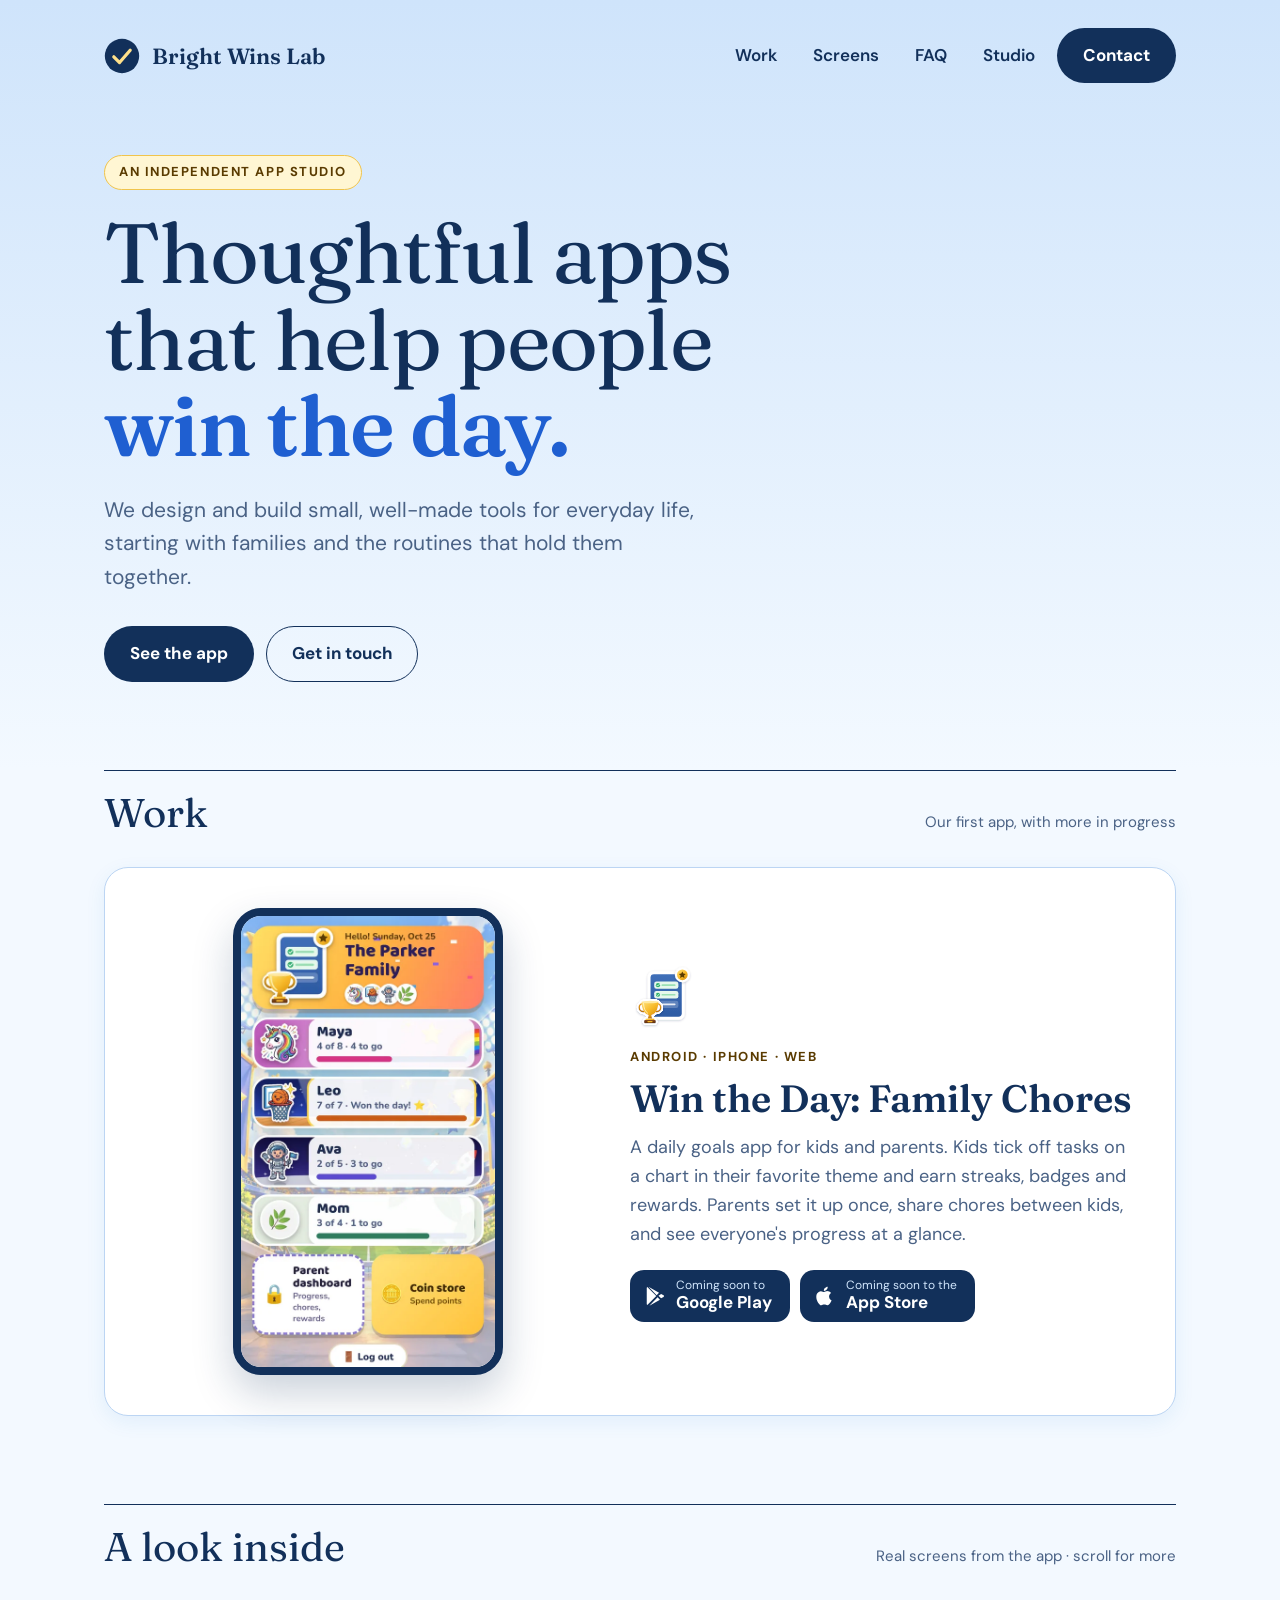
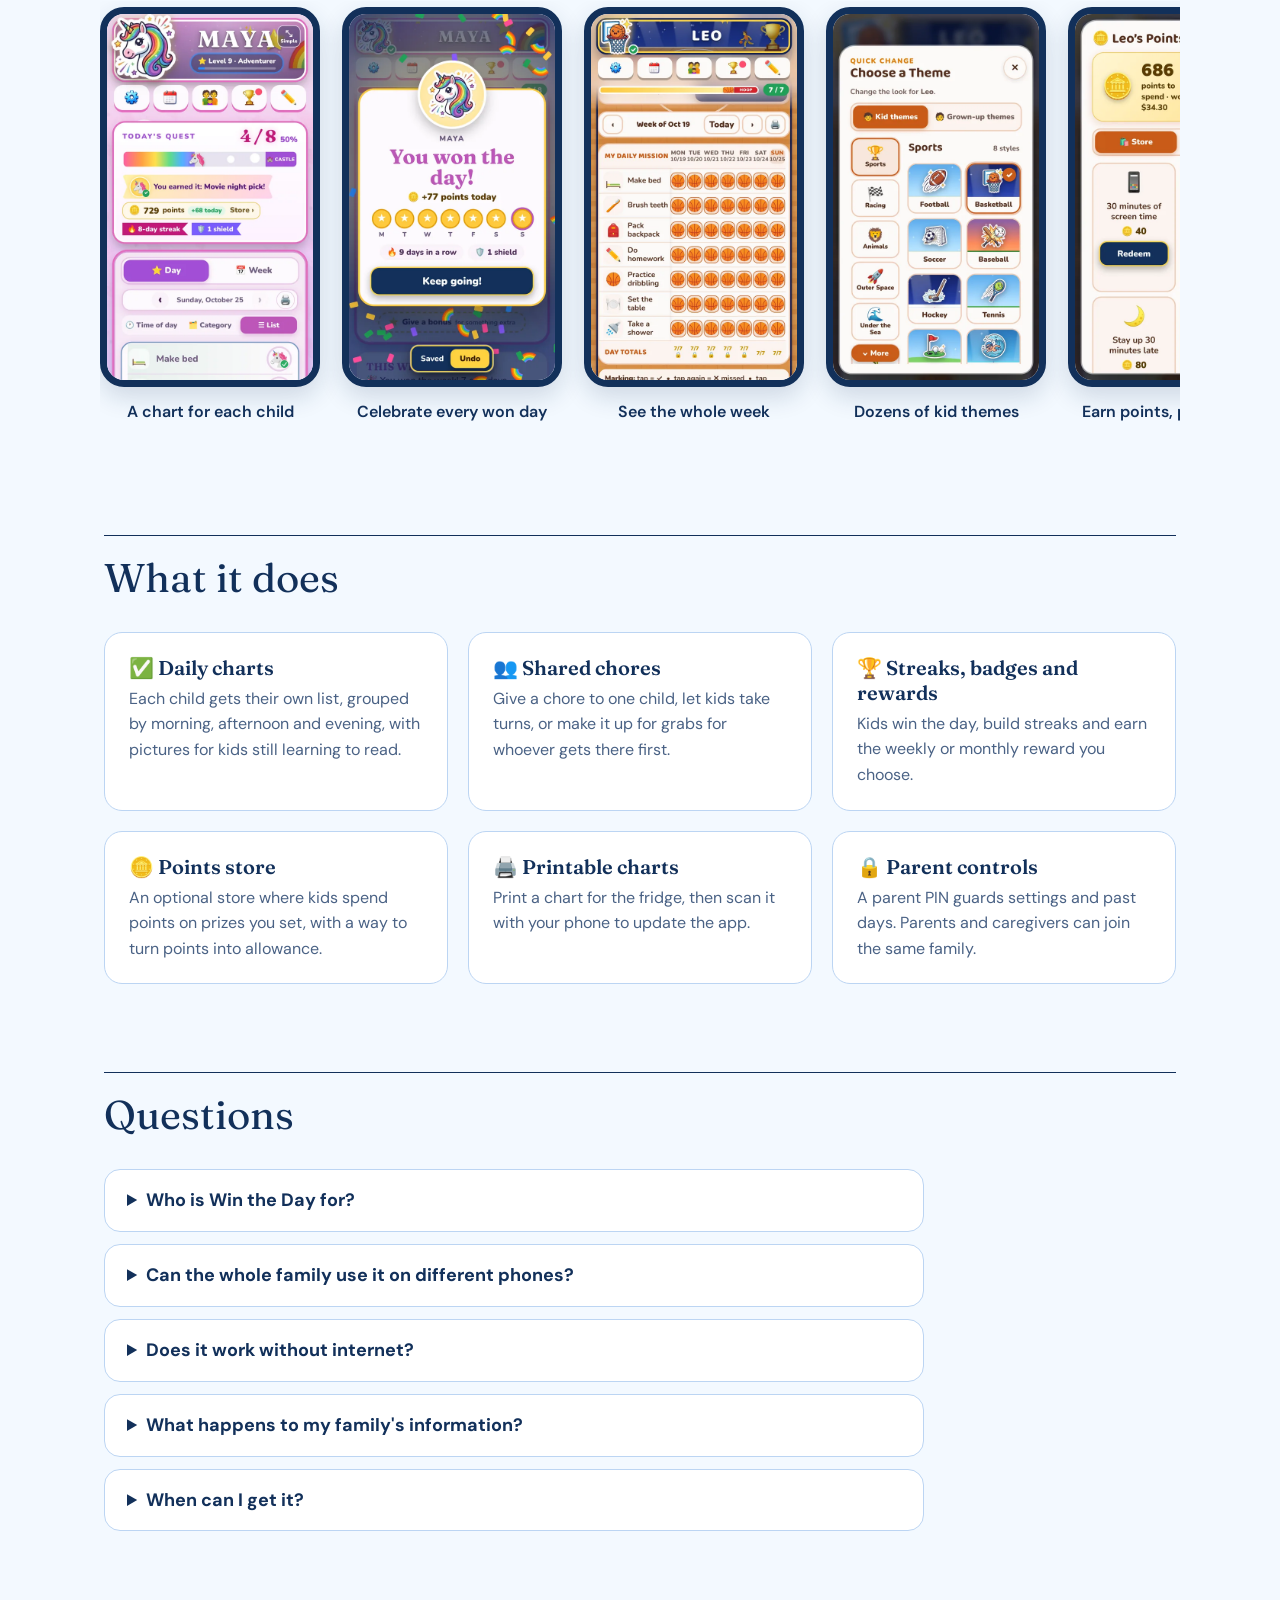
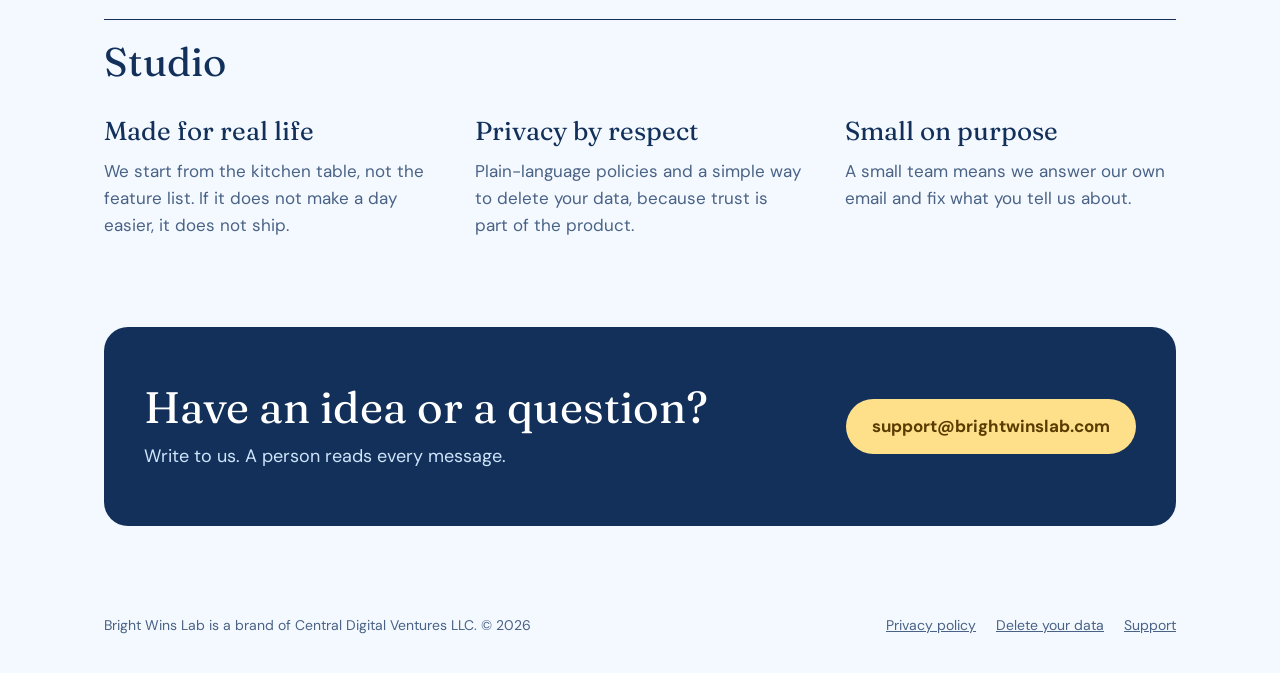
==== index.html @ b022440c "Add app screenshots, store badges, features and FAQ" ====
<!doctype html>
<html lang="en">
<head>
<meta charset="utf-8">
<meta name="viewport" content="width=device-width, initial-scale=1">
<title>Bright Wins Lab: thoughtful apps for everyday wins</title>
<meta name="description" content="Bright Wins Lab is an independent app studio. Our first app, Win the Day: Family Chores, helps kids and parents turn daily routines into wins.">
<meta property="og:title" content="Bright Wins Lab">
<meta property="og:description" content="Thoughtful apps that help people win the day.">
<meta property="og:type" content="website">
<meta property="og:url" content="https://brightwinslab.com/">
<meta property="og:image" content="https://brightwinslab.com/shots/family.webp">
<link rel="canonical" href="https://brightwinslab.com/">
<link rel="icon" href="favicon.png">
<script type="application/ld+json">{"@context":"https://schema.org","@graph":[{"@type":"Organization","name":"Bright Wins Lab","legalName":"Central Digital Ventures LLC","url":"https://brightwinslab.com/","logo":"https://brightwinslab.com/logo.svg","email":"support@brightwinslab.com"},{"@type":"SoftwareApplication","name":"Win the Day: Family Chores","applicationCategory":"LifestyleApplication","operatingSystem":"Android, iOS, Web","publisher":{"@type":"Organization","name":"Bright Wins Lab"}}]}</script>
<link rel="preload" href="fonts/fraunces-latin-400-normal.woff2" as="font" type="font/woff2" crossorigin>
<link rel="stylesheet" href="style.css">
</head>
<body>
<div class="hero">
<div class="wrap">
<header class="nav">
<a class="brand" href="./" aria-label="Bright Wins Lab home">
<svg width="36" height="36" viewBox="0 0 44 44" aria-hidden="true"><circle cx="22" cy="22" r="21" fill="#12305a"/><path d="M12 23l7 7 13-15" fill="none" stroke="#ffe08a" stroke-width="4" stroke-linecap="round" stroke-linejoin="round"/></svg>
<span>Bright Wins Lab</span>
</a>
<nav aria-label="Main"><ul>
<li><a class="link" href="#work">Work</a></li>
<li><a class="link" href="#inside">Screens</a></li>
<li><a class="link" href="#faq">FAQ</a></li>
<li><a class="link" href="#studio">Studio</a></li>
<li><a class="pill dark" href="#contact">Contact</a></li>
</ul></nav>
</header>
<div class="intro">
<span class="eyebrow">An independent app studio</span>
<h1>Thoughtful apps that help people <em>win the day.</em></h1>
<p class="lede">We design and build small, well-made tools for everyday life, starting with families and the routines that hold them together.</p>
<div class="row">
<a class="pill dark" href="#inside">See the app</a>
<a class="pill line" href="#contact">Get in touch</a>
</div>
</div>
</div>
</div>

<main class="wrap">
<section id="work" aria-labelledby="work-h">
<div class="head"><h2 id="work-h">Work</h2><span>Our first app, with more in progress</span></div>
<div class="work">
<div class="phone"><img class="shot" src="shots/family.webp" alt="Win the Day family page showing each family member's progress for the day" width="270" height="480"></div>
<div class="info">
<img class="appicon" src="logo.svg" alt="" width="72" height="72">
<div class="tag">Android · iPhone · Web</div>
<h3>Win the Day: Family Chores</h3>
<p>A daily goals app for kids and parents. Kids tick off tasks on a chart in their favorite theme and earn streaks, badges and rewards. Parents set it up once, share chores between kids, and see everyone's progress at a glance.</p>
<div class="stores">
<span class="store"><svg viewBox="0 0 24 24" width="22" height="22" aria-hidden="true"><path fill="currentColor" d="M3.6 2.3 13.4 12l-9.8 9.7c-.4-.2-.6-.6-.6-1.1V3.4c0-.5.2-.9.6-1.1Zm11.2 11.1 2.6 2.6-11.5 6.6 8.9-9.2Zm3.9-3.7 2.6 1.5c.7.4.7 1.4 0 1.8l-2.7 1.5-2.8-2.8 2.9-2Zm-13.8-7.8L16.4 8.5l-2.6 2.6-8.9-9.2Z"/></svg><span><small>Coming soon to</small>Google Play</span></span>
<span class="store"><svg viewBox="0 0 24 24" width="22" height="22" aria-hidden="true"><path fill="currentColor" d="M16.4 12.6c0-2.6 2.1-3.8 2.2-3.9-1.2-1.8-3.1-2-3.7-2-1.6-.2-3.1.9-3.9.9-.8 0-2-.9-3.4-.9-1.7 0-3.3 1-4.2 2.6-1.8 3.1-.5 7.7 1.3 10.2.9 1.2 1.9 2.6 3.2 2.6 1.3-.1 1.8-.8 3.3-.8s2 .8 3.4.8c1.4 0 2.3-1.3 3.1-2.5 1-1.4 1.4-2.8 1.4-2.9-.1 0-2.7-1-2.7-4.1ZM13.9 5c.7-.9 1.2-2 1-3.2-1 0-2.3.7-3 1.6-.7.8-1.3 2-1.1 3.1 1.2.1 2.4-.6 3.1-1.5Z"/></svg><span><small>Coming soon to the</small>App Store</span></span>
</div>
</div>
</div>
</section>

<section id="inside" aria-labelledby="inside-h">
<div class="head"><h2 id="inside-h">A look inside</h2><span>Real screens from the app · scroll for more</span></div>
<div class="gallery" tabindex="0" aria-label="App screenshots">
<figure><img src="shots/today.webp" alt="A child's chart for today with tasks to tick off" width="220" height="391" loading="lazy"><figcaption>A chart for each child</figcaption></figure>
<figure><img src="shots/win.webp" alt="You won the day celebration with a week of stars" width="220" height="391" loading="lazy"><figcaption>Celebrate every won day</figcaption></figure>
<figure><img src="shots/week.webp" alt="Week view with every task ticked" width="220" height="391" loading="lazy"><figcaption>See the whole week</figcaption></figure>
<figure><img src="shots/themes.webp" alt="Theme picker with sports, racing, animals, space and more" width="220" height="391" loading="lazy"><figcaption>Dozens of kid themes</figcaption></figure>
<figure><img src="shots/store.webp" alt="Points store with rewards set by the parent" width="220" height="391" loading="lazy"><figcaption>Earn points, pick rewards</figcaption></figure>
<figure><img src="shots/badges.webp" alt="Trophy room with earned badges" width="220" height="391" loading="lazy"><figcaption>Badges worth working for</figcaption></figure>
<figure><img src="shots/dashboard.webp" alt="Parent dashboard with progress for each family member" width="220" height="391" loading="lazy"><figcaption>A parent dashboard</figcaption></figure>
<figure><img src="shots/calendar.webp" alt="Monthly calendar with winning days marked" width="220" height="391" loading="lazy"><figcaption>A month at a glance</figcaption></figure>
</div>
</section>

<section id="features" aria-labelledby="features-h">
<div class="head"><h2 id="features-h">What it does</h2></div>
<div class="feats">
<div><b>✅ Daily charts</b><p>Each child gets their own list, grouped by morning, afternoon and evening, with pictures for kids still learning to read.</p></div>
<div><b>👥 Shared chores</b><p>Give a chore to one child, let kids take turns, or make it up for grabs for whoever gets there first.</p></div>
<div><b>🏆 Streaks, badges and rewards</b><p>Kids win the day, build streaks and earn the weekly or monthly reward you choose.</p></div>
<div><b>🪙 Points store</b><p>An optional store where kids spend points on prizes you set, with a way to turn points into allowance.</p></div>
<div><b>🖨️ Printable charts</b><p>Print a chart for the fridge, then scan it with your phone to update the app.</p></div>
<div><b>🔒 Parent controls</b><p>A parent PIN guards settings and past days. Parents and caregivers can join the same family.</p></div>
</div>
</section>

<section id="faq" aria-labelledby="faq-h">
<div class="head"><h2 id="faq-h">Questions</h2></div>
<div class="faq">
<details><summary>Who is Win the Day for?</summary><p>Families with kids of any age. Grown-ups can keep their own charts too, with themes made for adults.</p></details>
<details><summary>Can the whole family use it on different phones?</summary><p>Yes. Everyone joins the same family with a code, and check-offs sync between phones. Caregivers can be given access to just the kids they look after.</p></details>
<details><summary>Does it work without internet?</summary><p>Yes. Check-offs are saved on the phone and sync when you are back online.</p></details>
<details><summary>What happens to my family's information?</summary><p>We collect only what the app needs to work, we do not sell it, and you can delete your account and data at any time. See our <a href="/win-the-day-legal/privacy.html">privacy policy</a>.</p></details>
<details><summary>When can I get it?</summary><p>Win the Day is in testing now and is coming soon to Google Play and the App Store. <a href="mailto:support@brightwinslab.com?subject=Tell%20me%20when%20Win%20the%20Day%20launches">Write to us</a> to hear when it launches.</p></details>
</div>
</section>

<section id="studio" aria-labelledby="studio-h">
<div class="head"><h2 id="studio-h">Studio</h2></div>
<div class="cols">
<div><h3>Made for real life</h3><p>We start from the kitchen table, not the feature list. If it does not make a day easier, it does not ship.</p></div>
<div><h3>Privacy by respect</h3><p>Plain-language policies and a simple way to delete your data, because trust is part of the product.</p></div>
<div><h3>Small on purpose</h3><p>A small team means we answer our own email and fix what you tell us about.</p></div>
</div>
</section>

<section id="contact" aria-labelledby="contact-h">
<div class="contact">
<div><h2 id="contact-h">Have an idea or a question?</h2><p>Write to us. A person reads every message.</p></div>
<a class="pill gold" href="mailto:support@brightwinslab.com">support@brightwinslab.com</a>
</div>
</section>
</main>

<footer>
<div class="wrap">
<div>Bright Wins Lab is a brand of Central Digital Ventures LLC. &copy; 2026</div>
<nav aria-label="Legal">
<a href="/win-the-day-legal/privacy.html">Privacy policy</a>
<a href="/win-the-day-legal/delete-data.html">Delete your data</a>
<a href="mailto:support@brightwinslab.com">Support</a>
</nav>
</div>
</footer>
</body>
</html>
---- style.css ----
@font-face{font-family:'Fraunces';font-weight:400;font-style:normal;font-display:swap;src:url(fonts/fraunces-latin-400-normal.woff2) format('woff2')}
@font-face{font-family:'Fraunces';font-weight:600;font-style:normal;font-display:swap;src:url(fonts/fraunces-latin-600-normal.woff2) format('woff2')}
@font-face{font-family:'DM Sans';font-weight:400;font-style:normal;font-display:swap;src:url(fonts/dm-sans-latin-400-normal.woff2) format('woff2')}
@font-face{font-family:'DM Sans';font-weight:600;font-style:normal;font-display:swap;src:url(fonts/dm-sans-latin-600-normal.woff2) format('woff2')}
@font-face{font-family:'DM Sans';font-weight:700;font-style:normal;font-display:swap;src:url(fonts/dm-sans-latin-700-normal.woff2) format('woff2')}
:root{--ink:#12305a;--muted:#4a6285;--blue:#1f6fd1;--blue-deep:#1f5fd1;--sky:#cfe4fb;--bg:#f3f9ff;--line:#bcd5f3;--card:#fff;--gold:#ffe08a;--gold-soft:#fff6d3;--gold-line:#f0c44c;--gold-ink:#5a3b00;--good:#21a157;--track:#dbe7f5;color-scheme:light}
*{box-sizing:border-box}
html{scroll-behavior:smooth}
body{margin:0;background:var(--bg);color:var(--ink);font:400 17px/1.6 'DM Sans',system-ui,-apple-system,'Segoe UI',Roboto,sans-serif;-webkit-font-smoothing:antialiased}
a{color:var(--blue-deep)}a:hover{color:var(--ink)}
:focus-visible{outline:3px solid var(--blue);outline-offset:3px;border-radius:6px}
.wrap{max-width:1120px;margin:0 auto;padding:0 24px}
.serif{font-family:'Fraunces',Georgia,serif}
/* nav */
.nav{display:flex;flex-wrap:wrap;gap:12px 16px;align-items:center;justify-content:space-between;padding:28px 0}
.brand{display:flex;align-items:center;gap:12px;text-decoration:none;color:var(--ink)}
.brand span{font:600 22px/1 'Fraunces',Georgia,serif}
.nav ul{display:flex;flex-wrap:wrap;gap:8px;align-items:center;list-style:none;margin:0;padding:0;font-weight:600}
.nav a.link{text-decoration:none;color:var(--ink);padding:12px 14px;border-radius:999px}
.nav a.link:hover{background:#e3effc}
.pill{display:inline-block;text-decoration:none;font-weight:700;padding:14px 26px;border-radius:999px;font-size:17px}
.pill.dark{background:var(--ink);color:#fff}.pill.dark:hover{background:#0c2144;color:#fff}
.pill.line{border:1.5px solid var(--ink);color:var(--ink);padding:12.5px 24.5px}.pill.line:hover{background:#e3effc}
.pill.gold{background:var(--gold);color:var(--gold-ink)}.pill.gold:hover{background:#ffd566;color:var(--gold-ink)}
/* hero */
.hero{padding:0 0 88px;background:linear-gradient(180deg,var(--sky) 0,var(--bg) 100%)}
.intro{padding-top:44px}
.eyebrow{display:inline-block;background:var(--gold-soft);border:1px solid var(--gold-line);color:var(--gold-ink);font-weight:700;font-size:13px;letter-spacing:.12em;text-transform:uppercase;padding:6px 14px;border-radius:999px}
h1{font:400 clamp(44px,7vw,84px)/1.03 'Fraunces',Georgia,serif;letter-spacing:-.02em;margin:20px 0 24px;max-width:900px;text-wrap:balance}
h1 em{font-style:normal;font-weight:600;color:var(--blue-deep)}
.lede{font-size:clamp(18px,2vw,21px);line-height:1.6;color:var(--muted);max-width:600px;margin:0 0 32px}
.row{display:flex;flex-wrap:wrap;gap:12px}
/* sections */
section{padding:0 0 88px}
.head{display:flex;flex-wrap:wrap;gap:12px;align-items:baseline;justify-content:space-between;border-top:1.5px solid var(--ink);padding-top:20px;margin-bottom:32px}
h2{font:400 40px/1.1 'Fraunces',Georgia,serif;margin:0}
.head span{font-size:15px;color:var(--muted)}
.work{display:flex;flex-wrap:wrap;gap:40px;align-items:center;background:var(--card);border:1px solid var(--line);border-radius:24px;padding:40px;box-shadow:0 6px 20px rgba(31,111,209,.08)}
.phone{flex:1 1 320px;min-width:0;display:flex;justify-content:center}
.phone .frame{width:260px;max-width:100%;background:var(--sky);border-radius:32px;padding:22px}
.phone .screen{background:#fff;border-radius:20px;padding:18px}
.tiny{font-weight:700;font-size:12px;letter-spacing:.1em;text-transform:uppercase;color:#5a6f8c}
.big{font:400 40px/1.1 'Fraunces',Georgia,serif}
.bar{height:10px;border-radius:999px;background:var(--track);overflow:hidden;margin:8px 0 14px}.bar i{display:block;width:75%;height:100%;background:var(--good)}
.tasks{font-size:15px;line-height:2;margin:0;padding:0;list-style:none}.tasks .todo{color:#7589a8}
.info{flex:1 1 380px;min-width:0}
.info .tag{font-weight:700;font-size:13px;letter-spacing:.12em;text-transform:uppercase;color:var(--gold-ink)}
.info h3{font:600 clamp(28px,4vw,38px)/1.1 'Fraunces',Georgia,serif;margin:10px 0 14px;text-wrap:balance}
.appicon{display:block;width:72px;height:72px;border-radius:18px;margin-bottom:14px}
.info p{font-size:18px;color:var(--muted);margin:0 0 22px}
.soon{display:inline-block;font-weight:700;padding:14px 26px;border-radius:999px;background:var(--ink);color:#fff}
.cols{display:grid;grid-template-columns:repeat(auto-fit,minmax(260px,1fr));gap:40px}
.cols h3{font:400 26px/1.2 'Fraunces',Georgia,serif;margin:0 0 10px}
.cols p{margin:0;color:var(--muted)}
.contact{background:var(--ink);color:#fff;border-radius:24px;padding:56px 40px;display:flex;flex-wrap:wrap;gap:28px;align-items:center;justify-content:space-between}
.contact h2{font-size:clamp(30px,4vw,44px);margin:0 0 10px}
.contact p{margin:0;color:#cfe4fb;font-size:18px}
footer{padding:0 0 36px;color:var(--muted);font-size:14px}
footer .wrap{display:flex;flex-wrap:wrap;gap:12px 24px;justify-content:space-between}
footer nav{display:flex;gap:20px;flex-wrap:wrap}footer a{color:var(--muted)}
@media (max-width:560px){.work{padding:24px}.contact{padding:36px 24px}section{padding-bottom:64px}.hero{padding-bottom:64px}}
/* app screens, stores, features, faq */
.shot{display:block;width:270px;max-width:100%;height:auto;border-radius:28px;border:8px solid var(--ink);box-shadow:0 18px 40px rgba(18,48,90,.22);background:#fff}
.stores{display:flex;flex-wrap:wrap;gap:10px}
.store{display:inline-flex;align-items:center;gap:10px;background:var(--ink);color:#fff;border-radius:14px;padding:9px 18px 9px 14px;font-weight:700;font-size:17px;line-height:1.15}
.store small{display:block;font-weight:400;font-size:12px;color:#cfe4fb}
.gallery{display:flex;gap:22px;overflow-x:auto;scroll-snap-type:x mandatory;padding:6px 4px 22px;margin:0 -4px;scrollbar-width:thin}
.gallery figure{flex:0 0 220px;margin:0;scroll-snap-align:start;text-align:center}
.gallery img{display:block;width:220px;height:auto;border-radius:24px;border:7px solid var(--ink);box-shadow:0 10px 24px rgba(18,48,90,.16);background:#fff}
.gallery figcaption{font-weight:600;margin-top:12px;font-size:16px}
.feats{display:grid;grid-template-columns:repeat(auto-fit,minmax(260px,1fr));gap:20px}
.feats div{background:var(--card);border:1px solid var(--line);border-radius:18px;padding:22px 24px}
.feats b{display:block;font:600 20px/1.25 'Fraunces',Georgia,serif;margin-bottom:6px}
.feats p{margin:0;color:var(--muted);font-size:16px}
.faq{display:grid;gap:12px;max-width:820px}
.faq details{background:var(--card);border:1px solid var(--line);border-radius:16px;padding:16px 22px}
.faq summary{cursor:pointer;font-weight:700;font-size:18px}
.faq details p{margin:10px 0 2px;color:var(--muted)}
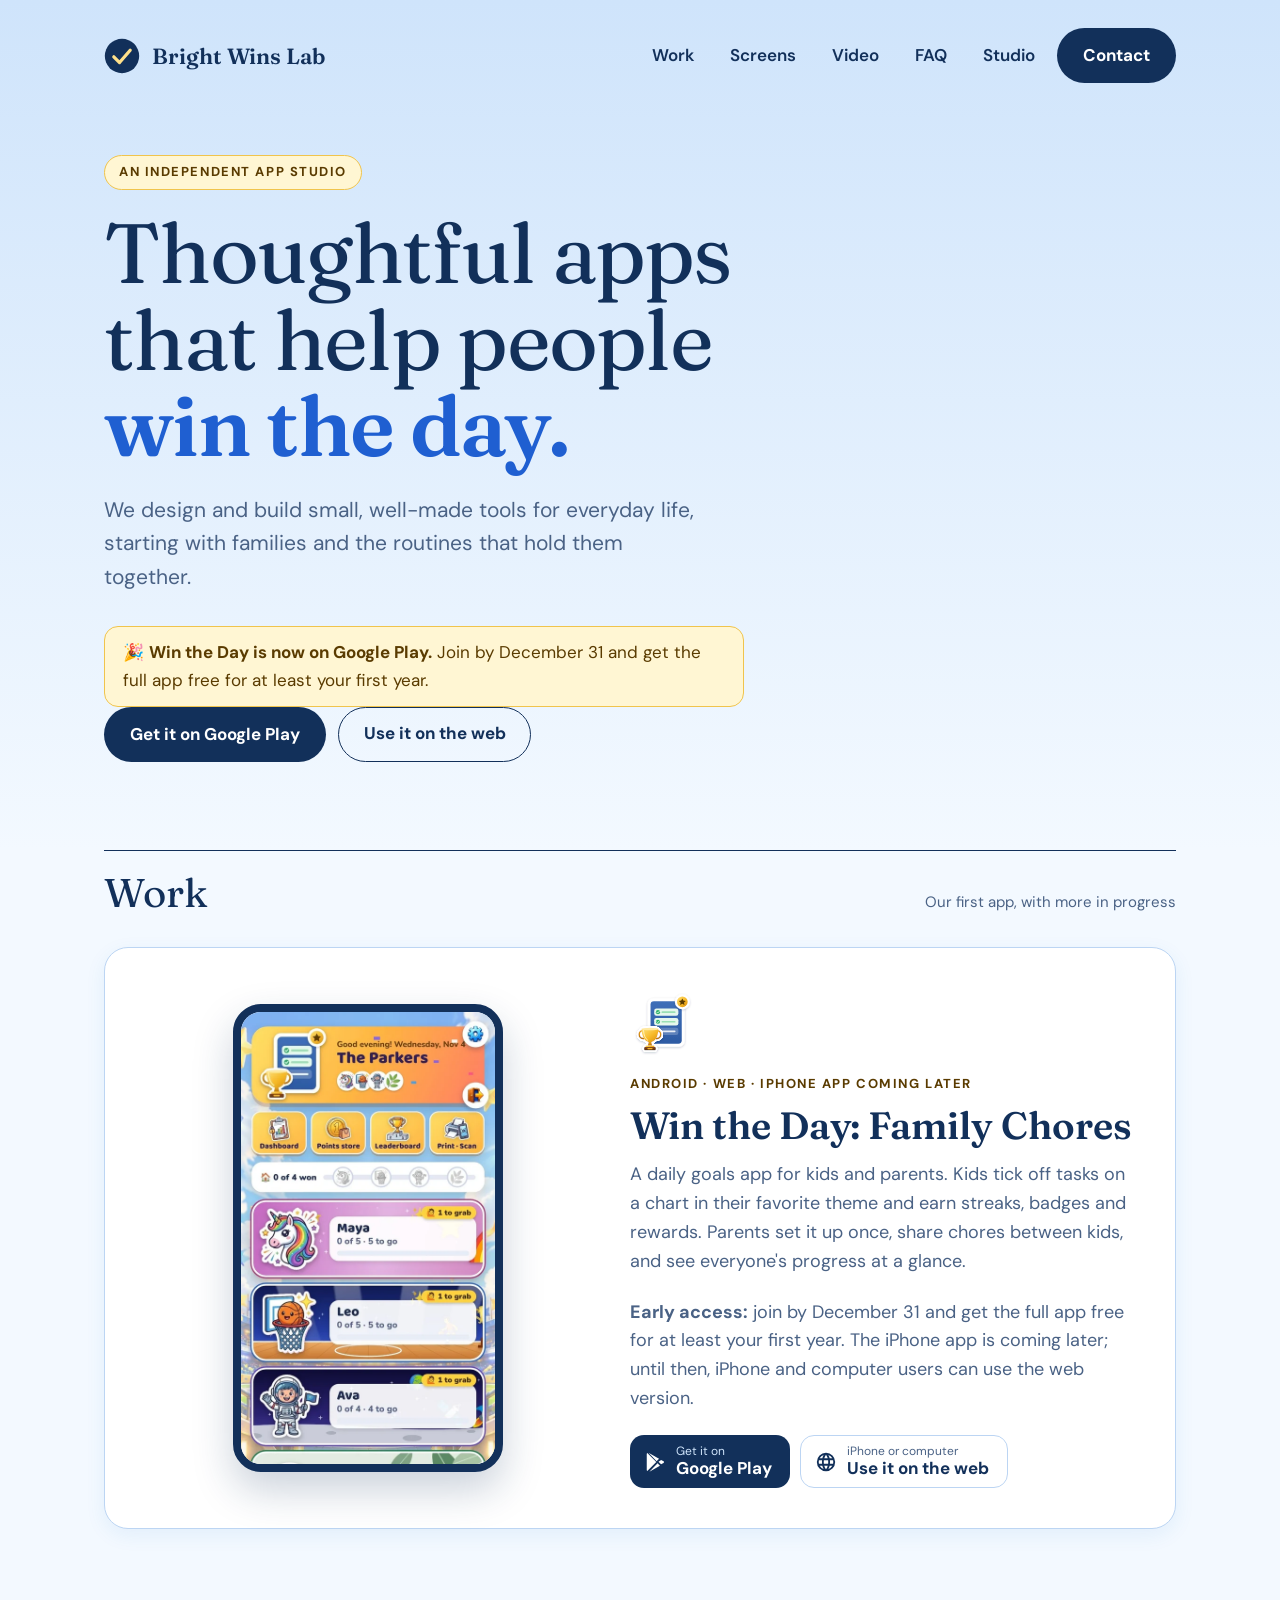
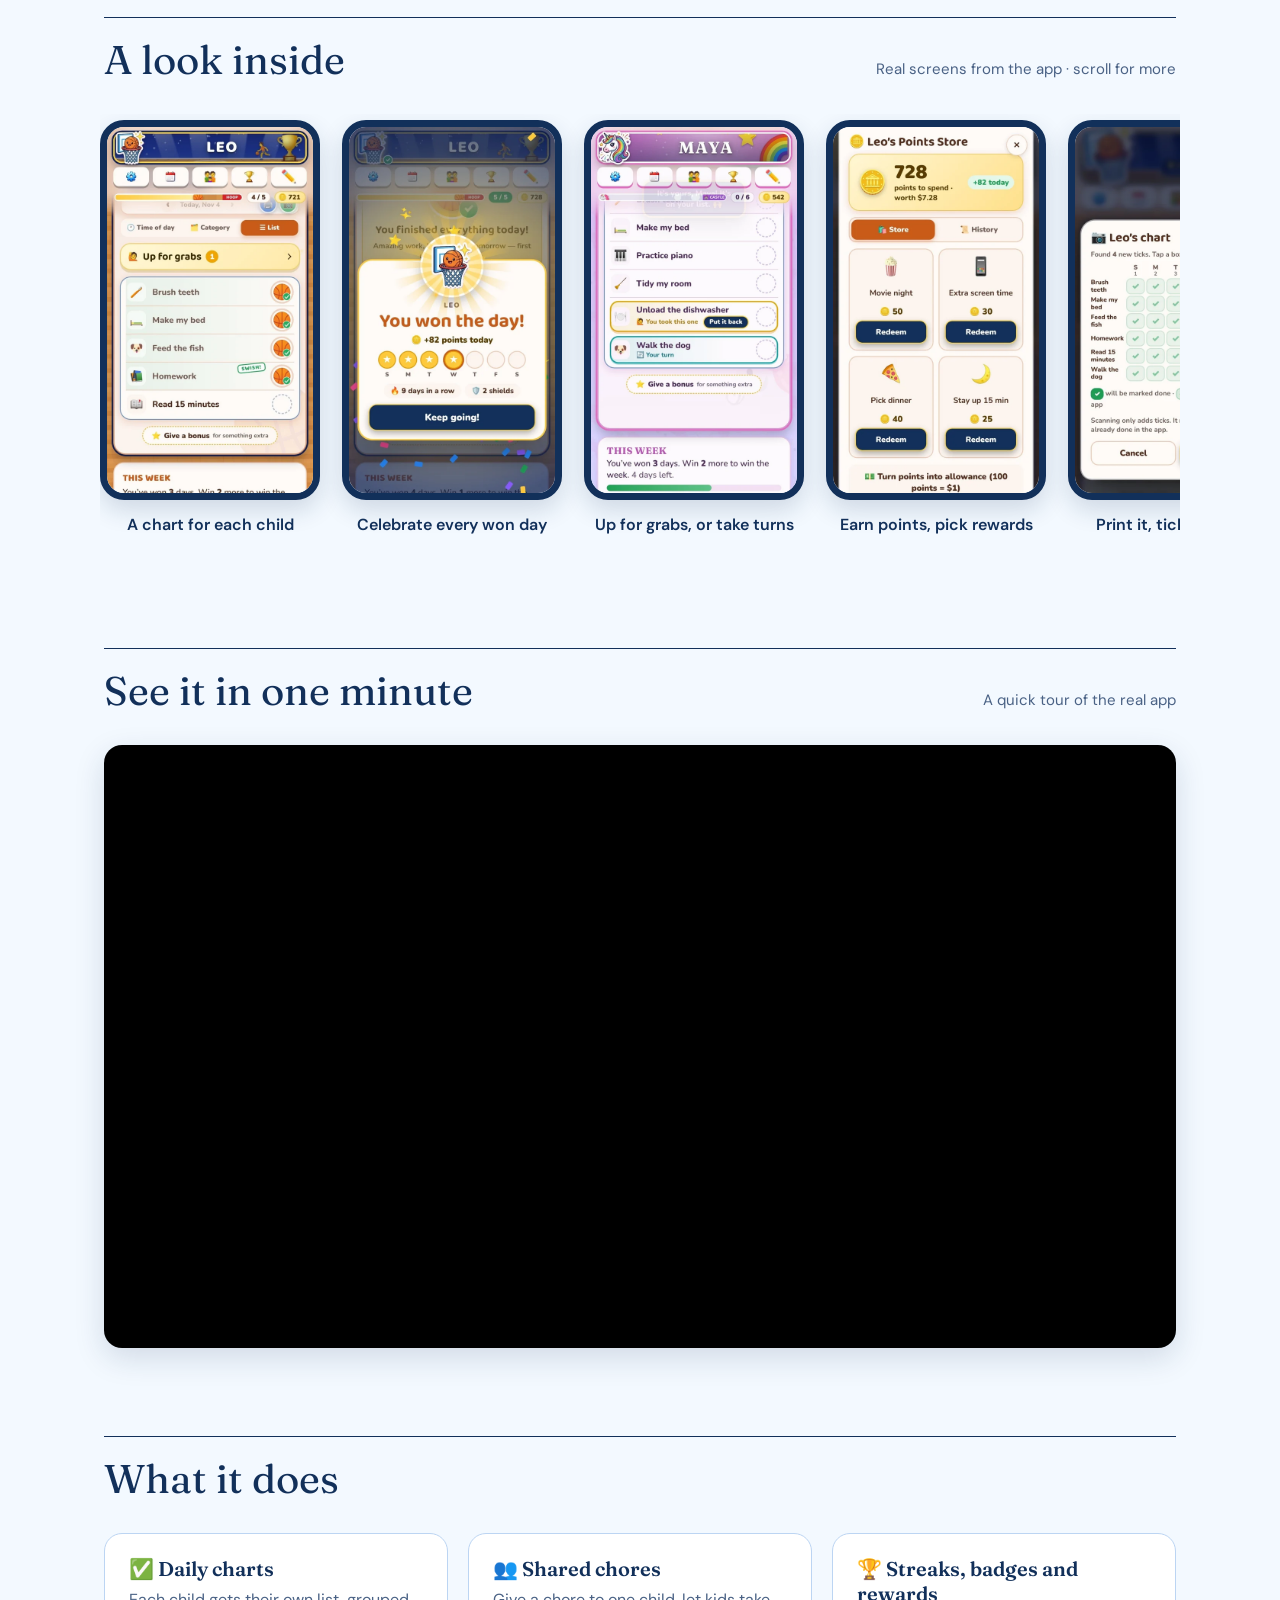
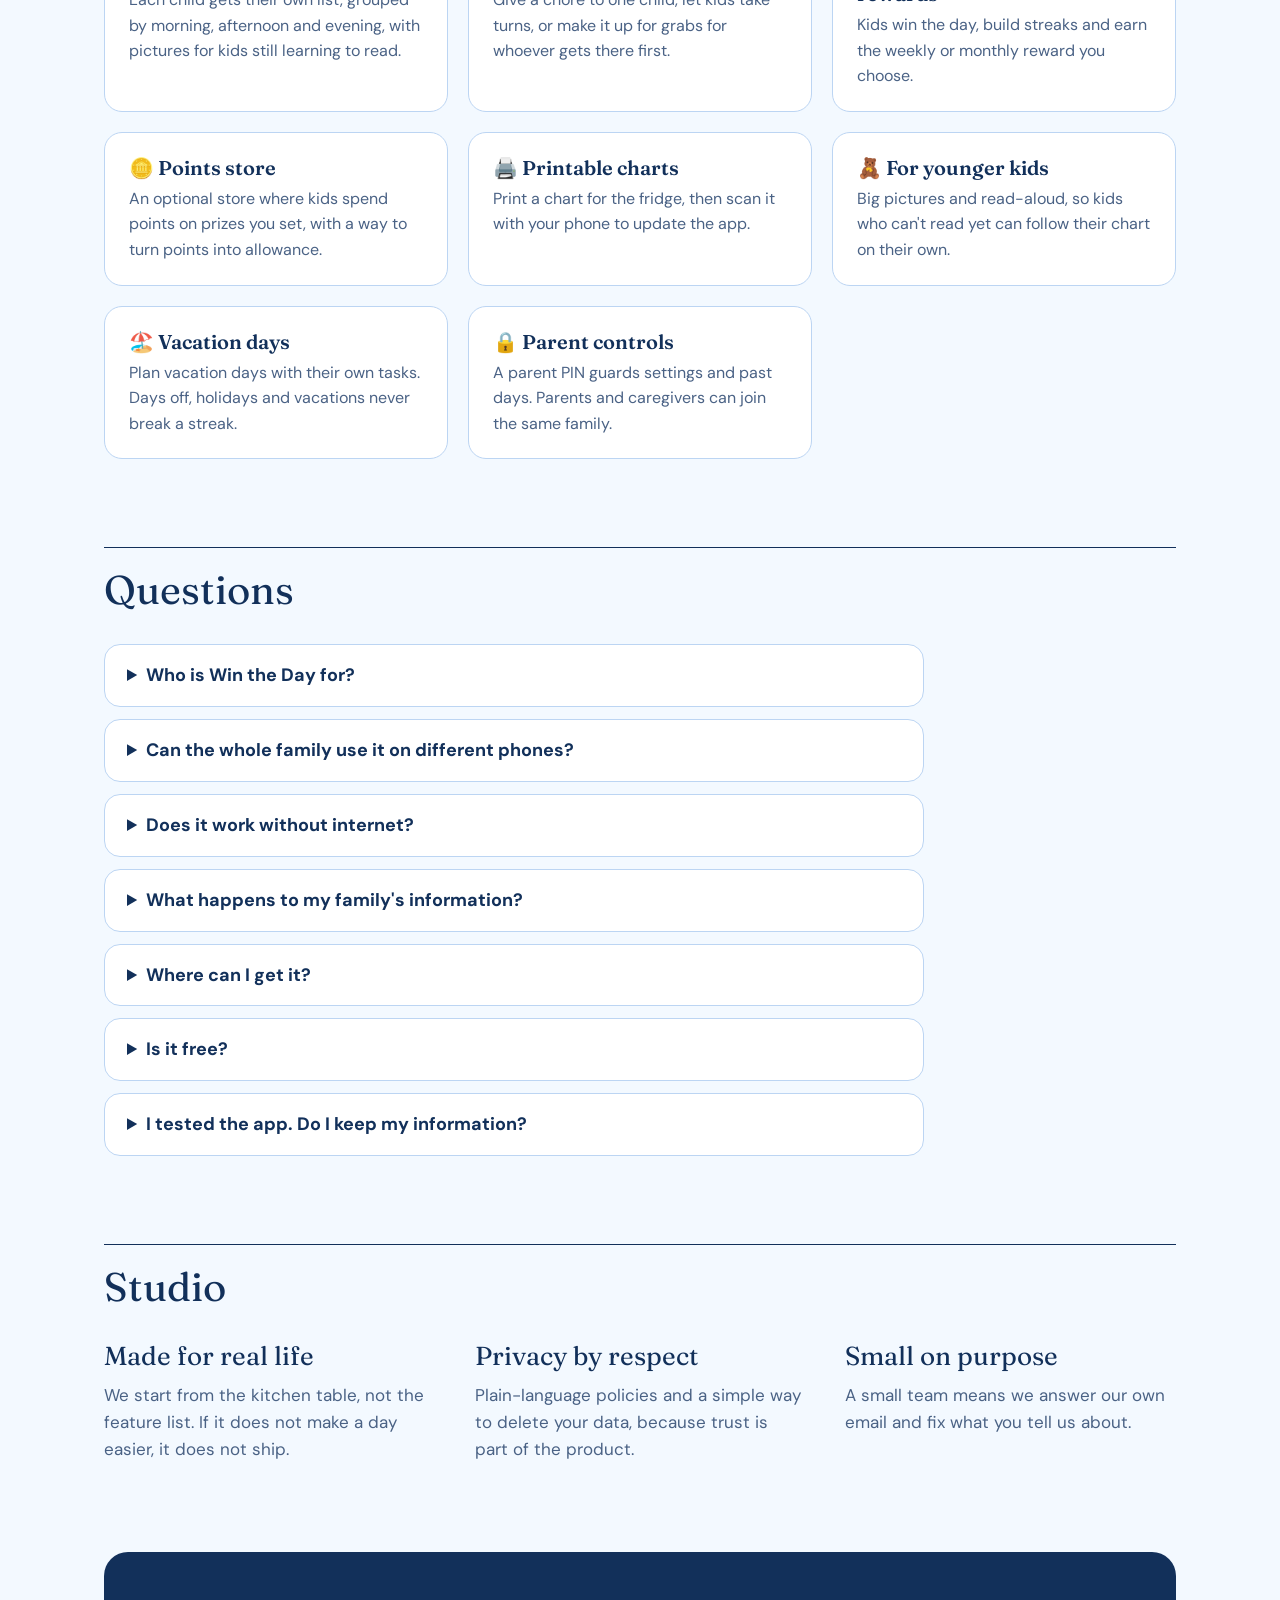
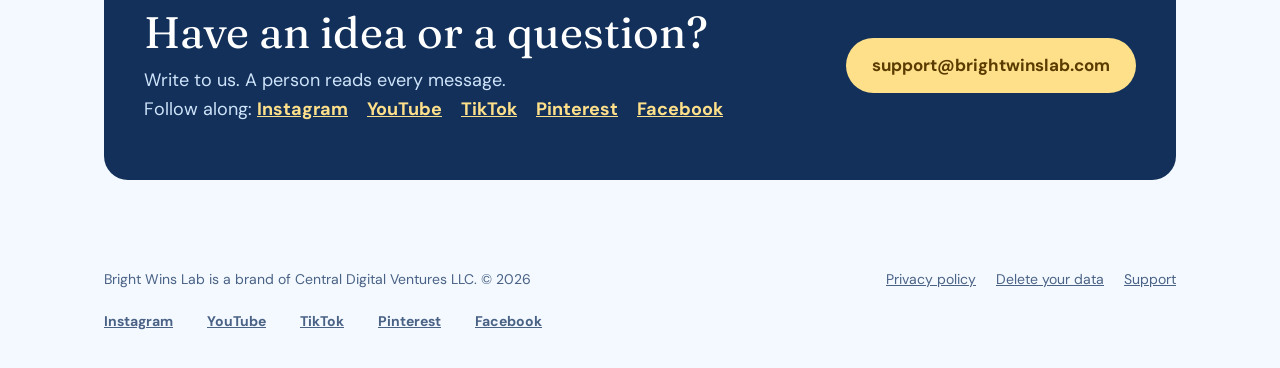
==== commit 72451de9: "Launch update: Google Play + web links, Dec 31 offer, video, 2.6.8 screens, social links, FAQ, link " ====
--- a/index.html
+++ b/index.html
@@ -5,14 +5,17 @@
 <meta name="viewport" content="width=device-width, initial-scale=1">
 <title>Bright Wins Lab: thoughtful apps for everyday wins</title>
 <meta name="description" content="Bright Wins Lab is an independent app studio. Our first app, Win the Day: Family Chores, helps kids and parents turn daily routines into wins.">
-<meta property="og:title" content="Bright Wins Lab">
-<meta property="og:description" content="Thoughtful apps that help people win the day.">
+<meta property="og:title" content="Win the Day: Family Chores, now on Google Play">
+<meta property="og:description" content="Chore charts kids want to finish. Join by Dec 31 and get the full app free for at least your first year.">
 <meta property="og:type" content="website">
 <meta property="og:url" content="https://brightwinslab.com/">
-<meta property="og:image" content="https://brightwinslab.com/shots/family.webp">
+<meta property="og:image" content="https://brightwinslab.com/og-image.jpg">
+<meta property="og:image:width" content="1200">
+<meta property="og:image:height" content="630">
+<meta name="twitter:card" content="summary_large_image">
 <link rel="canonical" href="https://brightwinslab.com/">
 <link rel="icon" href="favicon.png">
-<script type="application/ld+json">{"@context":"https://schema.org","@graph":[{"@type":"Organization","name":"Bright Wins Lab","legalName":"Central Digital Ventures LLC","url":"https://brightwinslab.com/","logo":"https://brightwinslab.com/logo.svg","email":"support@brightwinslab.com"},{"@type":"SoftwareApplication","name":"Win the Day: Family Chores","applicationCategory":"LifestyleApplication","operatingSystem":"Android, iOS, Web","publisher":{"@type":"Organization","name":"Bright Wins Lab"}}]}</script>
+<script type="application/ld+json">{"@context":"https://schema.org","@graph":[{"@type":"Organization","name":"Bright Wins Lab","legalName":"Central Digital Ventures LLC","url":"https://brightwinslab.com/","logo":"https://brightwinslab.com/logo.svg","sameAs":["https://www.instagram.com/brightwinslab/","https://www.youtube.com/@BrightWinsLab","https://www.tiktok.com/@brightwinslab","https://www.pinterest.com/brightwinslab/","https://www.facebook.com/brightwinslab"],"email":"support@brightwinslab.com"},{"@type":"SoftwareApplication","name":"Win the Day: Family Chores","applicationCategory":"LifestyleApplication","operatingSystem":"Android, iOS, Web","publisher":{"@type":"Organization","name":"Bright Wins Lab"}}]}</script>
 <link rel="preload" href="fonts/fraunces-latin-400-normal.woff2" as="font" type="font/woff2" crossorigin>
 <link rel="stylesheet" href="style.css">
 </head>
@@ -27,6 +30,7 @@
 <nav aria-label="Main"><ul>
 <li><a class="link" href="#work">Work</a></li>
 <li><a class="link" href="#inside">Screens</a></li>
+<li><a class="link" href="#video">Video</a></li>
 <li><a class="link" href="#faq">FAQ</a></li>
 <li><a class="link" href="#studio">Studio</a></li>
 <li><a class="pill dark" href="#contact">Contact</a></li>
@@ -36,9 +40,10 @@
 <span class="eyebrow">An independent app studio</span>
 <h1>Thoughtful apps that help people <em>win the day.</em></h1>
 <p class="lede">We design and build small, well-made tools for everyday life, starting with families and the routines that hold them together.</p>
+<p class="offer">🎉 <b>Win the Day is now on Google Play.</b> Join by December 31 and get the full app free for at least your first year.</p>
 <div class="row">
-<a class="pill dark" href="#inside">See the app</a>
-<a class="pill line" href="#contact">Get in touch</a>
+<a class="pill dark" href="https://play.google.com/store/apps/details?id=com.brightwinslab.winthedayfamily">Get it on Google Play</a>
+<a class="pill line" href="https://brightwinslab.com/win-the-day-legal/app/">Use it on the web</a>
 </div>
 </div>
 </div>
@@ -51,12 +56,13 @@
 <div class="phone"><img class="shot" src="shots/family.webp" alt="Win the Day family page showing each family member's progress for the day" width="270" height="480"></div>
 <div class="info">
 <img class="appicon" src="logo.svg" alt="" width="72" height="72">
-<div class="tag">Android · iPhone · Web</div>
+<div class="tag">Android · Web · iPhone app coming later</div>
 <h3>Win the Day: Family Chores</h3>
 <p>A daily goals app for kids and parents. Kids tick off tasks on a chart in their favorite theme and earn streaks, badges and rewards. Parents set it up once, share chores between kids, and see everyone's progress at a glance.</p>
+<p class="note"><b>Early access:</b> join by December 31 and get the full app free for at least your first year. The iPhone app is coming later; until then, iPhone and computer users can use the web version.</p>
 <div class="stores">
-<span class="store"><svg viewBox="0 0 24 24" width="22" height="22" aria-hidden="true"><path fill="currentColor" d="M3.6 2.3 13.4 12l-9.8 9.7c-.4-.2-.6-.6-.6-1.1V3.4c0-.5.2-.9.6-1.1Zm11.2 11.1 2.6 2.6-11.5 6.6 8.9-9.2Zm3.9-3.7 2.6 1.5c.7.4.7 1.4 0 1.8l-2.7 1.5-2.8-2.8 2.9-2Zm-13.8-7.8L16.4 8.5l-2.6 2.6-8.9-9.2Z"/></svg><span><small>Coming soon to</small>Google Play</span></span>
-<span class="store"><svg viewBox="0 0 24 24" width="22" height="22" aria-hidden="true"><path fill="currentColor" d="M16.4 12.6c0-2.6 2.1-3.8 2.2-3.9-1.2-1.8-3.1-2-3.7-2-1.6-.2-3.1.9-3.9.9-.8 0-2-.9-3.4-.9-1.7 0-3.3 1-4.2 2.6-1.8 3.1-.5 7.7 1.3 10.2.9 1.2 1.9 2.6 3.2 2.6 1.3-.1 1.8-.8 3.3-.8s2 .8 3.4.8c1.4 0 2.3-1.3 3.1-2.5 1-1.4 1.4-2.8 1.4-2.9-.1 0-2.7-1-2.7-4.1ZM13.9 5c.7-.9 1.2-2 1-3.2-1 0-2.3.7-3 1.6-.7.8-1.3 2-1.1 3.1 1.2.1 2.4-.6 3.1-1.5Z"/></svg><span><small>Coming soon to the</small>App Store</span></span>
+<a class="store" href="https://play.google.com/store/apps/details?id=com.brightwinslab.winthedayfamily"><svg viewBox="0 0 24 24" width="22" height="22" aria-hidden="true"><path fill="currentColor" d="M3.6 2.3 13.4 12l-9.8 9.7c-.4-.2-.6-.6-.6-1.1V3.4c0-.5.2-.9.6-1.1Zm11.2 11.1 2.6 2.6-11.5 6.6 8.9-9.2Zm3.9-3.7 2.6 1.5c.7.4.7 1.4 0 1.8l-2.7 1.5-2.8-2.8 2.9-2Zm-13.8-7.8L16.4 8.5l-2.6 2.6-8.9-9.2Z"/></svg><span><small>Get it on</small>Google Play</span></a>
+<a class="store web" href="https://brightwinslab.com/win-the-day-legal/app/"><svg viewBox="0 0 24 24" width="22" height="22" aria-hidden="true"><path fill="currentColor" d="M12 2a10 10 0 1 0 0 20 10 10 0 0 0 0-20Zm6.9 6h-2.9a15.7 15.7 0 0 0-1.4-3.6A8 8 0 0 1 18.9 8ZM12 4c.8 1.2 1.5 2.5 1.9 4h-3.8c.4-1.5 1.1-2.8 1.9-4ZM4.3 14a8.2 8.2 0 0 1 0-4h3.4a16.5 16.5 0 0 0 0 4H4.3Zm.8 2h2.9c.3 1.3.8 2.5 1.4 3.6A8 8 0 0 1 5.1 16ZM8 8H5.1a8 8 0 0 1 4.3-3.6C8.8 5.5 8.3 6.7 8 8Zm4 12c-.8-1.2-1.5-2.5-1.9-4h3.8c-.4 1.5-1.1 2.8-1.9 4Zm2.3-6H9.7a14.7 14.7 0 0 1 0-4h4.6a14.7 14.7 0 0 1 0 4Zm.3 5.6c.6-1.1 1.1-2.3 1.4-3.6h2.9a8 8 0 0 1-4.3 3.6Zm1.7-5.6a16.5 16.5 0 0 0 0-4h3.4a8.2 8.2 0 0 1 0 4h-3.4Z"/></svg><span><small>iPhone or computer</small>Use it on the web</span></a>
 </div>
 </div>
 </div>
@@ -65,15 +71,21 @@
 <section id="inside" aria-labelledby="inside-h">
 <div class="head"><h2 id="inside-h">A look inside</h2><span>Real screens from the app · scroll for more</span></div>
 <div class="gallery" tabindex="0" aria-label="App screenshots">
-<figure><img src="shots/today.webp" alt="A child's chart for today with tasks to tick off" width="220" height="391" loading="lazy"><figcaption>A chart for each child</figcaption></figure>
+<figure><img src="shots/today.webp" alt="A child's chart for today with tasks being ticked off" width="220" height="391" loading="lazy"><figcaption>A chart for each child</figcaption></figure>
 <figure><img src="shots/win.webp" alt="You won the day celebration with a week of stars" width="220" height="391" loading="lazy"><figcaption>Celebrate every won day</figcaption></figure>
-<figure><img src="shots/week.webp" alt="Week view with every task ticked" width="220" height="391" loading="lazy"><figcaption>See the whole week</figcaption></figure>
-<figure><img src="shots/themes.webp" alt="Theme picker with sports, racing, animals, space and more" width="220" height="391" loading="lazy"><figcaption>Dozens of kid themes</figcaption></figure>
+<figure><img src="shots/chores.webp" alt="A child's list with a chore she claimed and a chore that is her turn" width="220" height="391" loading="lazy"><figcaption>Up for grabs, or take turns</figcaption></figure>
 <figure><img src="shots/store.webp" alt="Points store with rewards set by the parent" width="220" height="391" loading="lazy"><figcaption>Earn points, pick rewards</figcaption></figure>
-<figure><img src="shots/badges.webp" alt="Trophy room with earned badges" width="220" height="391" loading="lazy"><figcaption>Badges worth working for</figcaption></figure>
-<figure><img src="shots/dashboard.webp" alt="Parent dashboard with progress for each family member" width="220" height="391" loading="lazy"><figcaption>A parent dashboard</figcaption></figure>
-<figure><img src="shots/calendar.webp" alt="Monthly calendar with winning days marked" width="220" height="391" loading="lazy"><figcaption>A month at a glance</figcaption></figure>
+<figure><img src="shots/scan.webp" alt="Scan review showing ticks found on a printed chart" width="220" height="391" loading="lazy"><figcaption>Print it, tick it, scan it</figcaption></figure>
+<figure><img src="shots/young.webp" alt="Big pictures and a read-aloud speaker button on each task" width="220" height="391" loading="lazy"><figcaption>Big pictures and read-aloud</figcaption></figure>
+<figure><img src="shots/themes.webp" alt="Theme picker showing under-the-sea themes" width="220" height="391" loading="lazy"><figcaption>67 kid themes</figcaption></figure>
+<figure><img src="shots/vacation.webp" alt="Vacation days with skip and vacation-only tasks" width="220" height="391" loading="lazy"><figcaption>Vacation days</figcaption></figure>
+<figure><img src="shots/dashboard.webp" alt="Parent progress graphs for each family member" width="220" height="391" loading="lazy"><figcaption>Parent progress graphs</figcaption></figure>
 </div>
+</section>
+
+<section id="video" aria-labelledby="video-h">
+<div class="head"><h2 id="video-h">See it in one minute</h2><span>A quick tour of the real app</span></div>
+<div class="video"><iframe src="https://www.youtube-nocookie.com/embed/7yNY72grVno" title="Win the Day: Family Chores app tour" loading="lazy" allow="accelerometer; encrypted-media; gyroscope; picture-in-picture; fullscreen" allowfullscreen></iframe></div>
 </section>
 
 <section id="features" aria-labelledby="features-h">
@@ -84,6 +96,8 @@
 <div><b>🏆 Streaks, badges and rewards</b><p>Kids win the day, build streaks and earn the weekly or monthly reward you choose.</p></div>
 <div><b>🪙 Points store</b><p>An optional store where kids spend points on prizes you set, with a way to turn points into allowance.</p></div>
 <div><b>🖨️ Printable charts</b><p>Print a chart for the fridge, then scan it with your phone to update the app.</p></div>
+<div><b>🧸 For younger kids</b><p>Big pictures and read-aloud, so kids who can't read yet can follow their chart on their own.</p></div>
+<div><b>🏖️ Vacation days</b><p>Plan vacation days with their own tasks. Days off, holidays and vacations never break a streak.</p></div>
 <div><b>🔒 Parent controls</b><p>A parent PIN guards settings and past days. Parents and caregivers can join the same family.</p></div>
 </div>
 </section>
@@ -95,7 +109,9 @@
 <details><summary>Can the whole family use it on different phones?</summary><p>Yes. Everyone joins the same family with a code, and check-offs sync between phones. Caregivers can be given access to just the kids they look after.</p></details>
 <details><summary>Does it work without internet?</summary><p>Yes. Check-offs are saved on the phone and sync when you are back online.</p></details>
 <details><summary>What happens to my family's information?</summary><p>We collect only what the app needs to work, we do not sell it, and you can delete your account and data at any time. See our <a href="/win-the-day-legal/privacy.html">privacy policy</a>.</p></details>
-<details><summary>When can I get it?</summary><p>Win the Day is in testing now and is coming soon to Google Play and the App Store. <a href="mailto:support@brightwinslab.com?subject=Tell%20me%20when%20Win%20the%20Day%20launches">Write to us</a> to hear when it launches.</p></details>
+<details><summary>Where can I get it?</summary><p>Win the Day is on <a href="https://play.google.com/store/apps/details?id=com.brightwinslab.winthedayfamily">Google Play</a> for Android. On an iPhone or a computer, use the <a href="https://brightwinslab.com/win-the-day-legal/app/">web version</a>; an iPhone app is coming later.</p></details>
+<details><summary>Is it free?</summary><p>Win the Day is in early access. Families who create an account by December 31, 2026 get the full app free for at least their first year. After early access, new families will get a free basic plan, with a paid plan for the full app.</p></details>
+<details><summary>I tested the app. Do I keep my information?</summary><p>Yes. Install the Google Play version and sign in with the same account: your family, tasks, streaks and points are all there. You can then delete the old test app.</p></details>
 </div>
 </section>
 
@@ -110,7 +126,7 @@
 
 <section id="contact" aria-labelledby="contact-h">
 <div class="contact">
-<div><h2 id="contact-h">Have an idea or a question?</h2><p>Write to us. A person reads every message.</p></div>
+<div><h2 id="contact-h">Have an idea or a question?</h2><p>Write to us. A person reads every message.</p><p class="social">Follow along: <a href="https://www.instagram.com/brightwinslab/" rel="me">Instagram</a> <a href="https://www.youtube.com/@BrightWinsLab" rel="me">YouTube</a> <a href="https://www.tiktok.com/@brightwinslab" rel="me">TikTok</a> <a href="https://www.pinterest.com/brightwinslab/" rel="me">Pinterest</a> <a href="https://www.facebook.com/brightwinslab" rel="me">Facebook</a></p></div>
 <a class="pill gold" href="mailto:support@brightwinslab.com">support@brightwinslab.com</a>
 </div>
 </section>
@@ -124,6 +140,7 @@
 <a href="/win-the-day-legal/delete-data.html">Delete your data</a>
 <a href="mailto:support@brightwinslab.com">Support</a>
 </nav>
+<nav aria-label="Social" class="social"><a href="https://www.instagram.com/brightwinslab/" rel="me">Instagram</a> <a href="https://www.youtube.com/@BrightWinsLab" rel="me">YouTube</a> <a href="https://www.tiktok.com/@brightwinslab" rel="me">TikTok</a> <a href="https://www.pinterest.com/brightwinslab/" rel="me">Pinterest</a> <a href="https://www.facebook.com/brightwinslab" rel="me">Facebook</a></nav>
 </div>
 </footer>
 </body>
--- a/style.css
+++ b/style.css
@@ -76,3 +76,16 @@
 .faq details{background:var(--card);border:1px solid var(--line);border-radius:16px;padding:16px 22px}
 .faq summary{cursor:pointer;font-weight:700;font-size:18px}
 .faq details p{margin:10px 0 2px;color:var(--muted)}
+
+/* launch update (Nov 2026) */
+.offer{margin:18px 0 0;padding:12px 18px;border-radius:14px;background:var(--gold-soft);border:1px solid var(--gold-line);color:var(--gold-ink);max-width:640px}
+.note{font-size:15px;color:var(--muted);margin-top:10px}
+a.store{text-decoration:none}
+a.store:hover{filter:brightness(1.15)}
+.store.web{background:#fff;color:var(--ink);border:1.5px solid var(--line)}
+.store.web small{color:var(--muted)}
+.video{position:relative;aspect-ratio:16/9;border-radius:18px;overflow:hidden;background:#000;box-shadow:0 10px 30px rgba(18,48,90,.15)}
+.video iframe{position:absolute;inset:0;width:100%;height:100%;border:0}
+.social a{margin-right:14px;font-weight:700}
+footer .social{margin-top:8px}
+.contact .social a{color:#ffe08a}
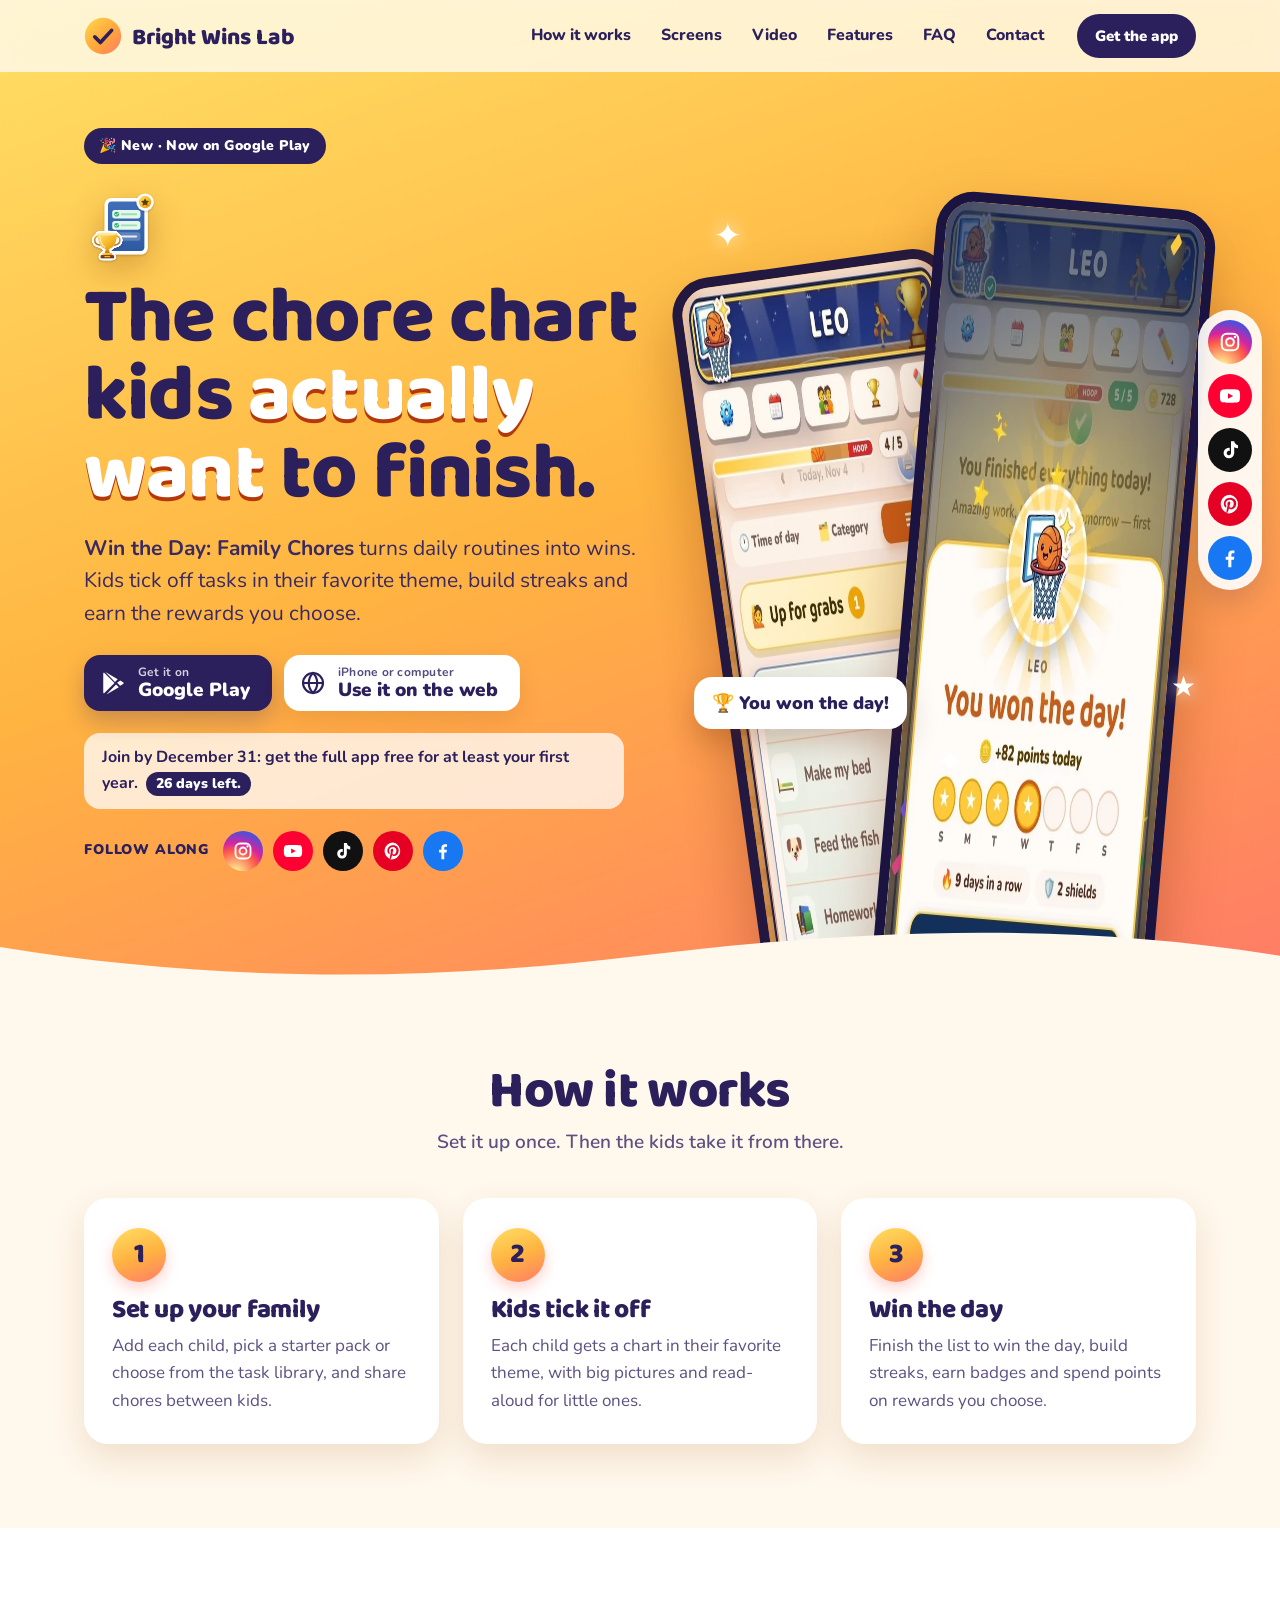
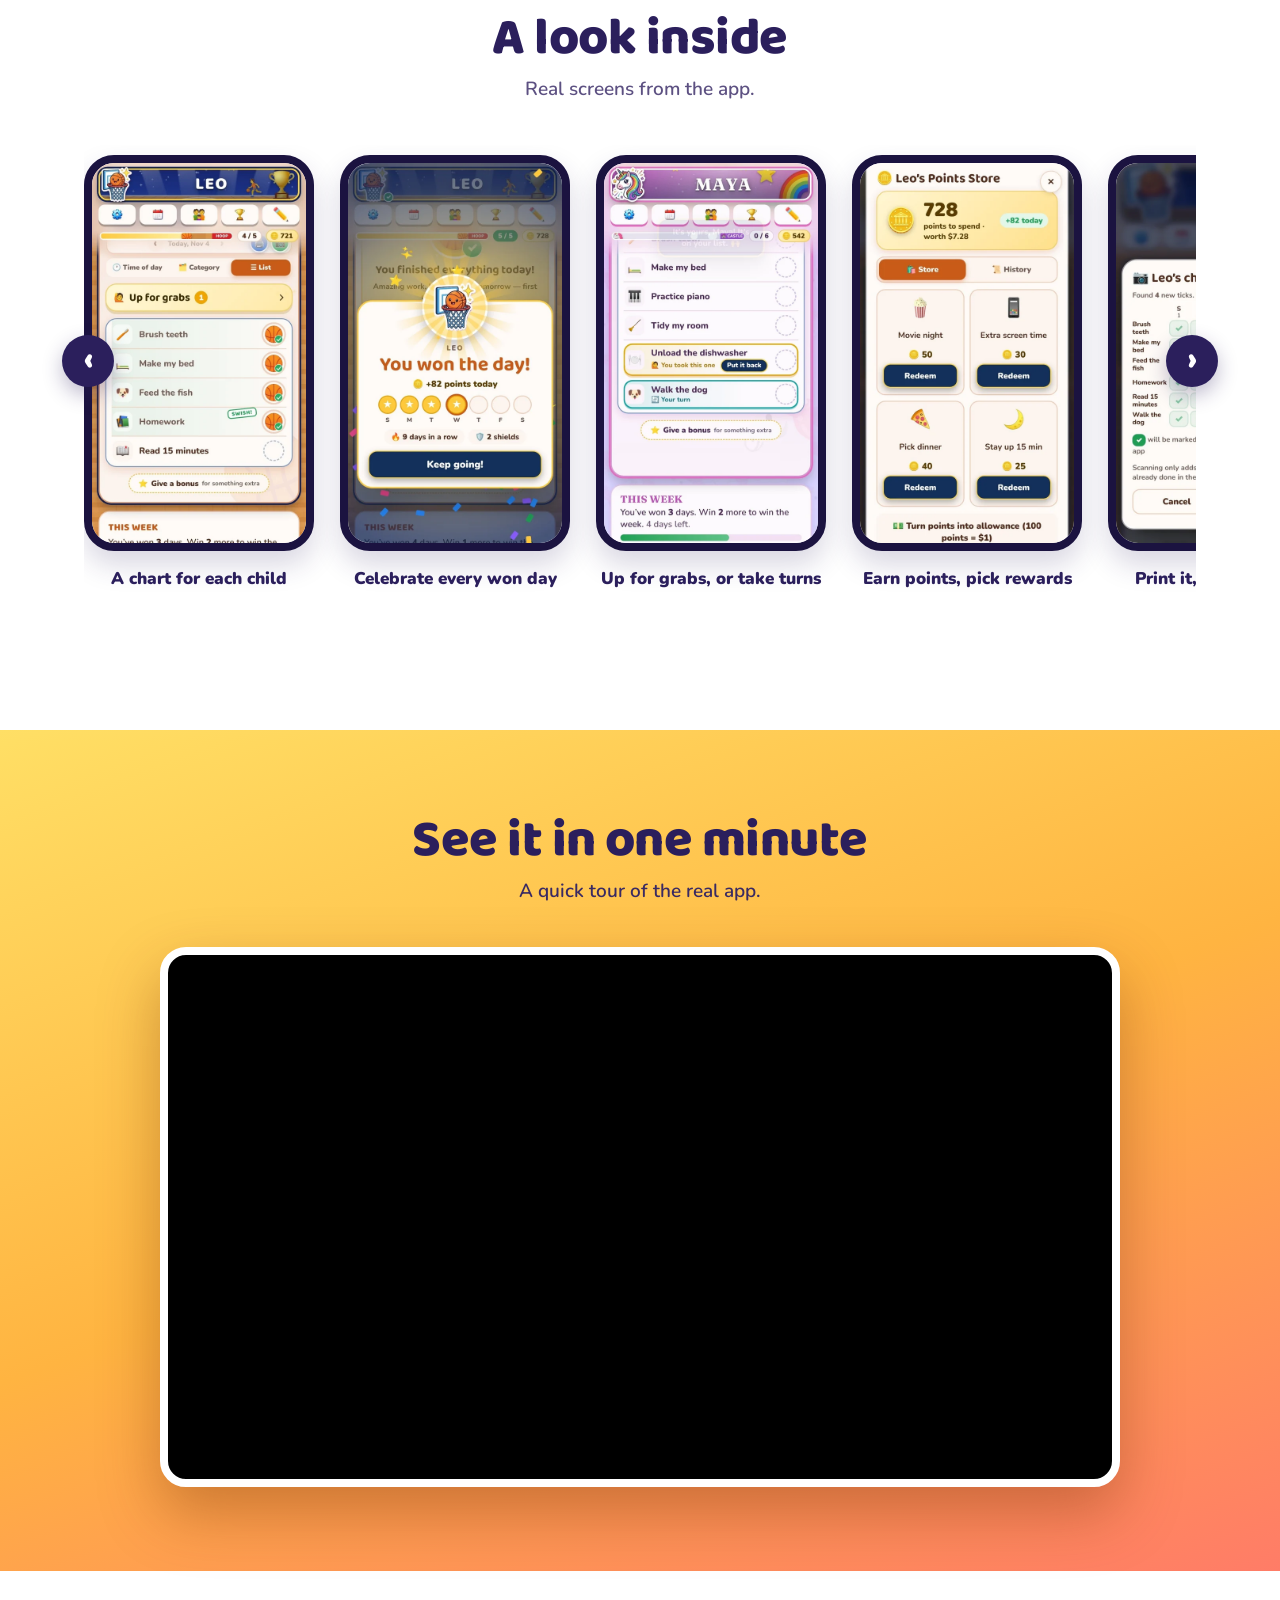
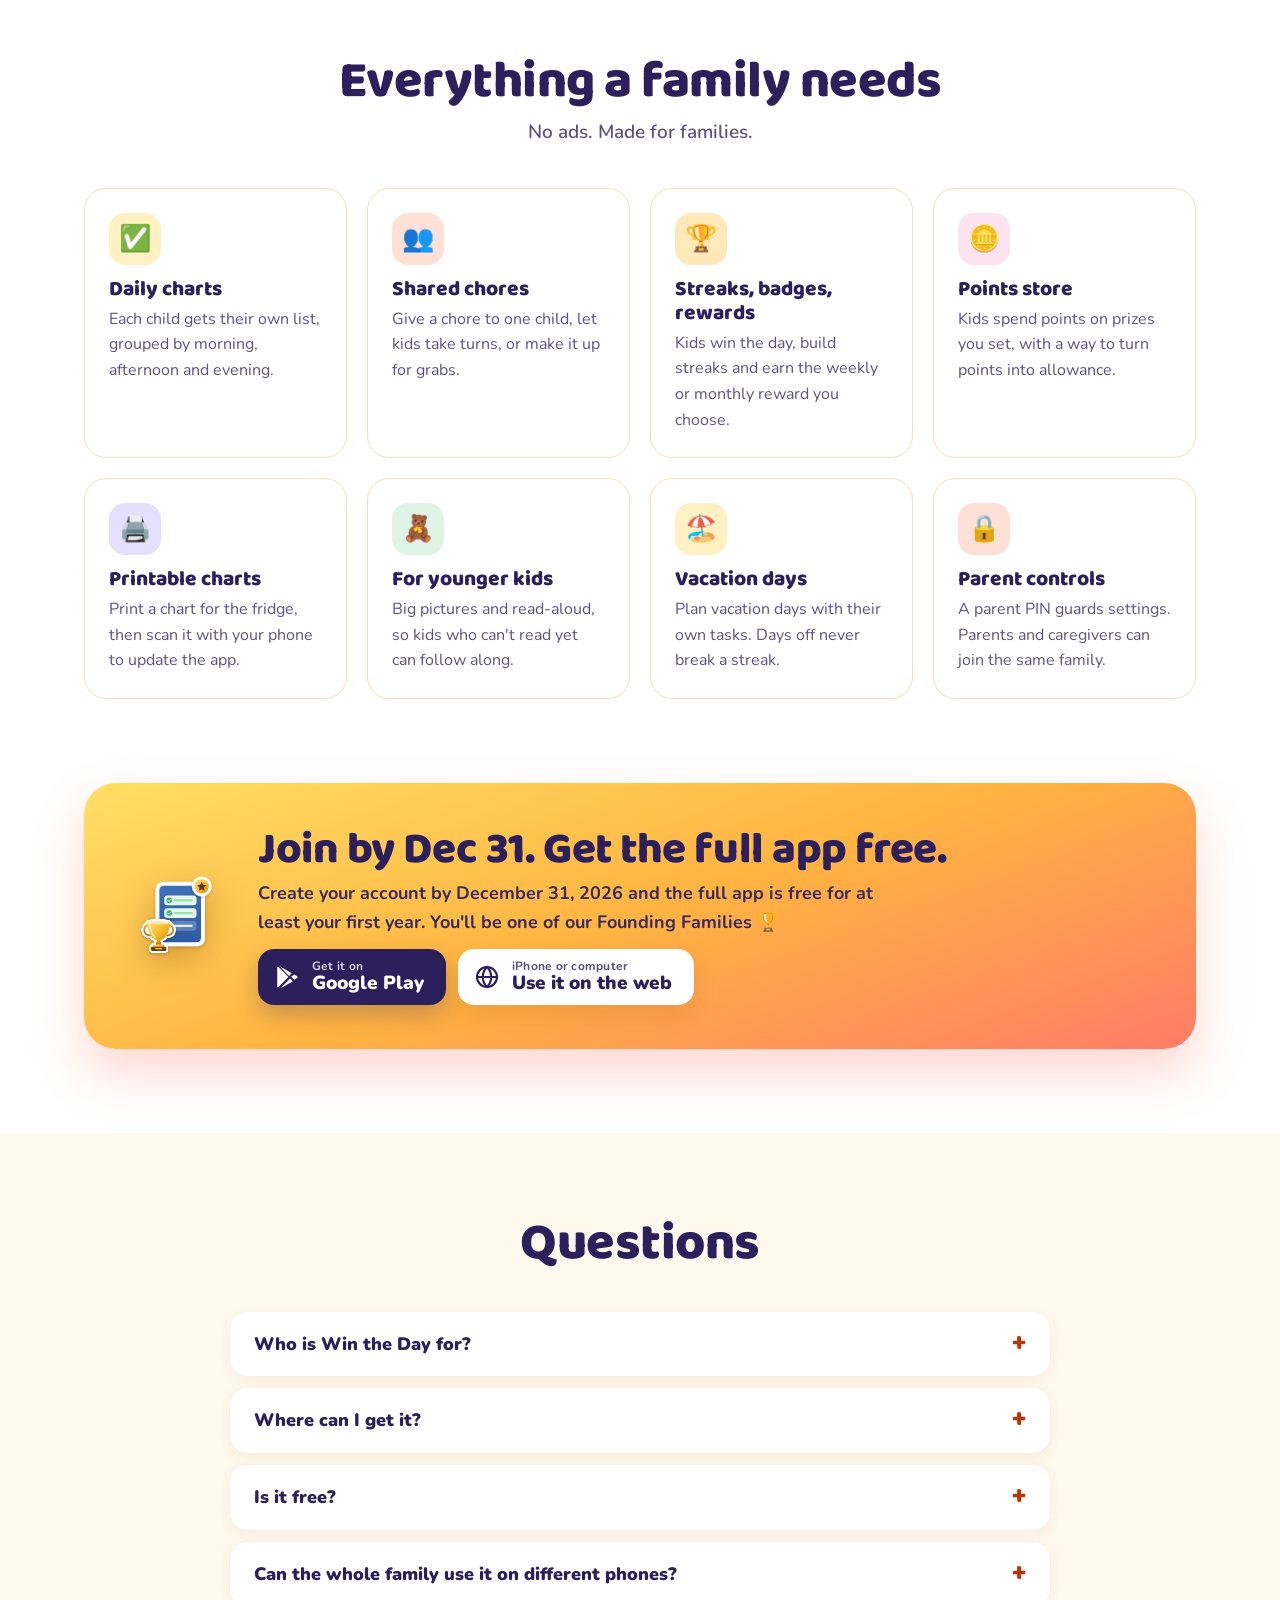
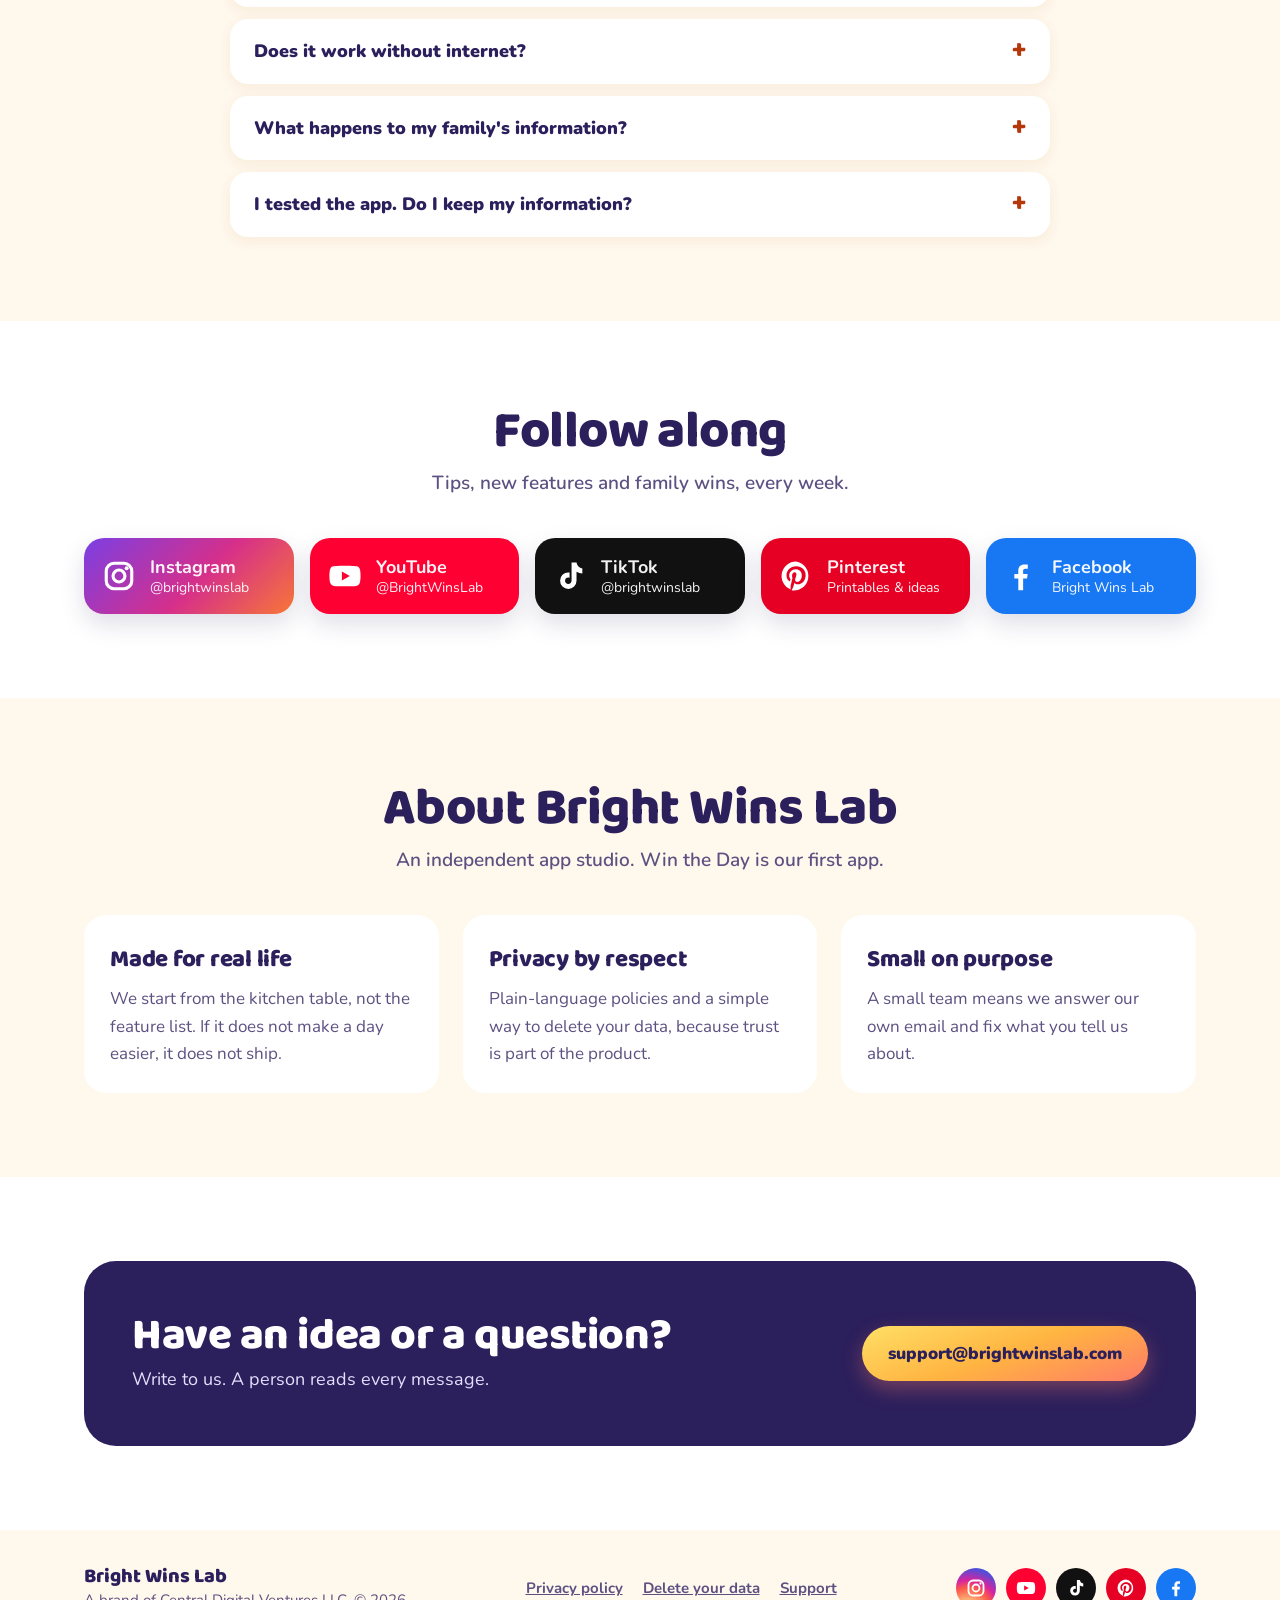
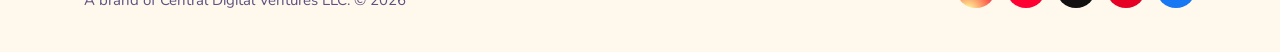
==== commit 6ae4776b: "Redesign: orange family colors, sticky header, social sidebar and icons, how-it-works, join banner, " ====
--- a/index.html
+++ b/index.html
@@ -3,8 +3,9 @@
 <head>
 <meta charset="utf-8">
 <meta name="viewport" content="width=device-width, initial-scale=1">
-<title>Bright Wins Lab: thoughtful apps for everyday wins</title>
-<meta name="description" content="Bright Wins Lab is an independent app studio. Our first app, Win the Day: Family Chores, helps kids and parents turn daily routines into wins.">
+<title>Win the Day: Family Chores · Bright Wins Lab</title>
+<meta name="description" content="Win the Day: Family Chores is the chore chart kids actually want to finish. Now on Google Play and the web, from Bright Wins Lab. Join by Dec 31 and get the full app free for at least your first year.">
+<meta name="theme-color" content="#ffb441">
 <meta property="og:title" content="Win the Day: Family Chores, now on Google Play">
 <meta property="og:description" content="Chore charts kids want to finish. Join by Dec 31 and get the full app free for at least your first year.">
 <meta property="og:type" content="website">
@@ -16,60 +17,98 @@
 <link rel="canonical" href="https://brightwinslab.com/">
 <link rel="icon" href="favicon.png">
 <script type="application/ld+json">{"@context":"https://schema.org","@graph":[{"@type":"Organization","name":"Bright Wins Lab","legalName":"Central Digital Ventures LLC","url":"https://brightwinslab.com/","logo":"https://brightwinslab.com/logo.svg","sameAs":["https://www.instagram.com/brightwinslab/","https://www.youtube.com/@BrightWinsLab","https://www.tiktok.com/@brightwinslab","https://www.pinterest.com/brightwinslab/","https://www.facebook.com/brightwinslab"],"email":"support@brightwinslab.com"},{"@type":"SoftwareApplication","name":"Win the Day: Family Chores","applicationCategory":"LifestyleApplication","operatingSystem":"Android, iOS, Web","publisher":{"@type":"Organization","name":"Bright Wins Lab"}}]}</script>
-<link rel="preload" href="fonts/fraunces-latin-400-normal.woff2" as="font" type="font/woff2" crossorigin>
+<link rel="preload" href="fonts/baloo-2-latin-800-normal.woff2" as="font" type="font/woff2" crossorigin>
+<link rel="preload" href="fonts/nunito-latin-400-normal.woff2" as="font" type="font/woff2" crossorigin>
 <link rel="stylesheet" href="style.css">
 </head>
 <body>
-<div class="hero">
-<div class="wrap">
-<header class="nav">
+<svg width="0" height="0" style="position:absolute" aria-hidden="true">
+<symbol id="i-ig" viewBox="0 0 24 24"><rect x="3" y="3" width="18" height="18" rx="5.5" fill="none" stroke="currentColor" stroke-width="2.2"/><circle cx="12" cy="12" r="4.2" fill="none" stroke="currentColor" stroke-width="2.2"/><circle cx="17.4" cy="6.6" r="1.4" fill="currentColor"/></symbol>
+<symbol id="i-yt" viewBox="0 0 24 24"><path fill="currentColor" d="M22.5 7.2a2.8 2.8 0 0 0-2-2C18.8 4.7 12 4.7 12 4.7s-6.8 0-8.5.5a2.8 2.8 0 0 0-2 2C1 8.9 1 12 1 12s0 3.1.5 4.8a2.8 2.8 0 0 0 2 2c1.7.5 8.5.5 8.5.5s6.8 0 8.5-.5a2.8 2.8 0 0 0 2-2c.5-1.7.5-4.8.5-4.8s0-3.1-.5-4.8ZM9.8 15.1V8.9l5.6 3.1-5.6 3.1Z"/></symbol>
+<symbol id="i-tt" viewBox="0 0 24 24"><path fill="currentColor" d="M16.6 2.5c.4 2.3 1.9 3.9 4.1 4.2v3.5a7.7 7.7 0 0 1-4.1-1.2v6.3a5.8 5.8 0 1 1-5.8-5.8l.9.1v3.6a2.3 2.3 0 1 0 1.4 2.1V2.5h3.5Z"/></symbol>
+<symbol id="i-pin" viewBox="0 0 24 24"><path fill="currentColor" d="M12 1.8a10.2 10.2 0 0 0-3.7 19.7c-.1-.8-.2-2.1 0-3l1.2-5.1s-.3-.6-.3-1.5c0-1.4.8-2.5 1.8-2.5.9 0 1.3.7 1.3 1.5 0 .9-.6 2.2-.9 3.4-.2 1 .5 1.9 1.5 1.9 1.8 0 3.2-1.9 3.2-4.7 0-2.5-1.8-4.2-4.3-4.2-2.9 0-4.6 2.2-4.6 4.4 0 .9.3 1.8.8 2.3.1.1.1.2.1.3l-.3 1.2c0 .2-.2.3-.4.2-1.3-.6-2.1-2.5-2.1-4.1 0-3.3 2.4-6.4 7-6.4 3.7 0 6.5 2.6 6.5 6.1 0 3.7-2.3 6.6-5.5 6.6-1.1 0-2.1-.6-2.4-1.2l-.7 2.5c-.2.9-.9 2.1-1.3 2.9A10.2 10.2 0 1 0 12 1.8Z"/></symbol>
+<symbol id="i-fb" viewBox="0 0 24 24"><path fill="currentColor" d="M13.5 22v-8.2h2.8l.4-3.3h-3.2V8.4c0-.9.3-1.6 1.6-1.6h1.7V3.9a23 23 0 0 0-2.5-.1c-2.5 0-4.2 1.5-4.2 4.3v2.4H7.3v3.3h2.8V22h3.4Z"/></symbol>
+<symbol id="i-play" viewBox="0 0 24 24"><path fill="currentColor" d="M3.6 2.3 13.4 12l-9.8 9.7c-.4-.2-.6-.6-.6-1.1V3.4c0-.5.2-.9.6-1.1Zm11.2 11.1 2.6 2.6-11.5 6.6 8.9-9.2Zm3.9-3.7 2.6 1.5c.7.4.7 1.4 0 1.8l-2.7 1.5-2.8-2.8 2.9-2Zm-13.8-7.8L16.4 8.5l-2.6 2.6-8.9-9.2Z"/></symbol>
+<symbol id="i-web" viewBox="0 0 24 24"><circle cx="12" cy="12" r="9.2" fill="none" stroke="currentColor" stroke-width="2"/><path d="M2.8 12h18.4M12 2.8c2.6 2.6 3.9 5.6 3.9 9.2s-1.3 6.6-3.9 9.2c-2.6-2.6-3.9-5.6-3.9-9.2S9.4 5.4 12 2.8Z" fill="none" stroke="currentColor" stroke-width="2"/></symbol>
+</svg>
+
+<a class="skip" href="#main">Skip to content</a>
+
+<header class="top" id="top">
+<div class="wrap bar">
 <a class="brand" href="./" aria-label="Bright Wins Lab home">
-<svg width="36" height="36" viewBox="0 0 44 44" aria-hidden="true"><circle cx="22" cy="22" r="21" fill="#12305a"/><path d="M12 23l7 7 13-15" fill="none" stroke="#ffe08a" stroke-width="4" stroke-linecap="round" stroke-linejoin="round"/></svg>
+<svg width="38" height="38" viewBox="0 0 44 44" aria-hidden="true"><defs><linearGradient id="bg" x1="0" y1="0" x2="1" y2="1"><stop offset="0" stop-color="#ffd84f"/><stop offset=".55" stop-color="#ffa63a"/><stop offset="1" stop-color="#ff7c67"/></linearGradient></defs><circle cx="22" cy="22" r="21" fill="url(#bg)"/><path d="M12.5 23l6.5 6.5 13-14" fill="none" stroke="#2b1f5c" stroke-width="4.2" stroke-linecap="round" stroke-linejoin="round"/></svg>
 <span>Bright Wins Lab</span>
 </a>
-<nav aria-label="Main"><ul>
-<li><a class="link" href="#work">Work</a></li>
-<li><a class="link" href="#inside">Screens</a></li>
-<li><a class="link" href="#video">Video</a></li>
-<li><a class="link" href="#faq">FAQ</a></li>
-<li><a class="link" href="#studio">Studio</a></li>
-<li><a class="pill dark" href="#contact">Contact</a></li>
+<nav id="menu" aria-label="Main"><ul>
+<li><a href="#how">How it works</a></li>
+<li><a href="#inside">Screens</a></li>
+<li><a href="#video">Video</a></li>
+<li><a href="#features">Features</a></li>
+<li><a href="#faq">FAQ</a></li>
+<li><a href="#contact">Contact</a></li>
 </ul></nav>
+<a class="btn sm ink" href="#get">Get the app</a>
+<button class="menu-btn" aria-expanded="false" aria-controls="menu" aria-label="Menu"><span></span><span></span><span></span></button>
+</div>
 </header>
-<div class="intro">
-<span class="eyebrow">An independent app studio</span>
-<h1>Thoughtful apps that help people <em>win the day.</em></h1>
-<p class="lede">We design and build small, well-made tools for everyday life, starting with families and the routines that hold them together.</p>
-<p class="offer">🎉 <b>Win the Day is now on Google Play.</b> Join by December 31 and get the full app free for at least your first year.</p>
-<div class="row">
-<a class="pill dark" href="https://play.google.com/store/apps/details?id=com.brightwinslab.winthedayfamily">Get it on Google Play</a>
-<a class="pill line" href="https://brightwinslab.com/win-the-day-legal/app/">Use it on the web</a>
-</div>
-</div>
-</div>
-</div>
-
-<main class="wrap">
-<section id="work" aria-labelledby="work-h">
-<div class="head"><h2 id="work-h">Work</h2><span>Our first app, with more in progress</span></div>
-<div class="work">
-<div class="phone"><img class="shot" src="shots/family.webp" alt="Win the Day family page showing each family member's progress for the day" width="270" height="480"></div>
-<div class="info">
-<img class="appicon" src="logo.svg" alt="" width="72" height="72">
-<div class="tag">Android · Web · iPhone app coming later</div>
-<h3>Win the Day: Family Chores</h3>
-<p>A daily goals app for kids and parents. Kids tick off tasks on a chart in their favorite theme and earn streaks, badges and rewards. Parents set it up once, share chores between kids, and see everyone's progress at a glance.</p>
-<p class="note"><b>Early access:</b> join by December 31 and get the full app free for at least your first year. The iPhone app is coming later; until then, iPhone and computer users can use the web version.</p>
-<div class="stores">
-<a class="store" href="https://play.google.com/store/apps/details?id=com.brightwinslab.winthedayfamily"><svg viewBox="0 0 24 24" width="22" height="22" aria-hidden="true"><path fill="currentColor" d="M3.6 2.3 13.4 12l-9.8 9.7c-.4-.2-.6-.6-.6-1.1V3.4c0-.5.2-.9.6-1.1Zm11.2 11.1 2.6 2.6-11.5 6.6 8.9-9.2Zm3.9-3.7 2.6 1.5c.7.4.7 1.4 0 1.8l-2.7 1.5-2.8-2.8 2.9-2Zm-13.8-7.8L16.4 8.5l-2.6 2.6-8.9-9.2Z"/></svg><span><small>Get it on</small>Google Play</span></a>
-<a class="store web" href="https://brightwinslab.com/win-the-day-legal/app/"><svg viewBox="0 0 24 24" width="22" height="22" aria-hidden="true"><path fill="currentColor" d="M12 2a10 10 0 1 0 0 20 10 10 0 0 0 0-20Zm6.9 6h-2.9a15.7 15.7 0 0 0-1.4-3.6A8 8 0 0 1 18.9 8ZM12 4c.8 1.2 1.5 2.5 1.9 4h-3.8c.4-1.5 1.1-2.8 1.9-4ZM4.3 14a8.2 8.2 0 0 1 0-4h3.4a16.5 16.5 0 0 0 0 4H4.3Zm.8 2h2.9c.3 1.3.8 2.5 1.4 3.6A8 8 0 0 1 5.1 16ZM8 8H5.1a8 8 0 0 1 4.3-3.6C8.8 5.5 8.3 6.7 8 8Zm4 12c-.8-1.2-1.5-2.5-1.9-4h3.8c-.4 1.5-1.1 2.8-1.9 4Zm2.3-6H9.7a14.7 14.7 0 0 1 0-4h4.6a14.7 14.7 0 0 1 0 4Zm.3 5.6c.6-1.1 1.1-2.3 1.4-3.6h2.9a8 8 0 0 1-4.3 3.6Zm1.7-5.6a16.5 16.5 0 0 0 0-4h3.4a8.2 8.2 0 0 1 0 4h-3.4Z"/></svg><span><small>iPhone or computer</small>Use it on the web</span></a>
-</div>
-</div>
-</div>
-</section>
-
-<section id="inside" aria-labelledby="inside-h">
-<div class="head"><h2 id="inside-h">A look inside</h2><span>Real screens from the app · scroll for more</span></div>
+
+<aside class="side" aria-label="Follow Bright Wins Lab">
+<a class="s ig" href="https://www.instagram.com/brightwinslab/" rel="me" aria-label="Instagram"><svg><use href="#i-ig"/></svg><b>Instagram</b></a>
+<a class="s yt" href="https://www.youtube.com/@BrightWinsLab" rel="me" aria-label="YouTube"><svg><use href="#i-yt"/></svg><b>YouTube</b></a>
+<a class="s tt" href="https://www.tiktok.com/@brightwinslab" rel="me" aria-label="TikTok"><svg><use href="#i-tt"/></svg><b>TikTok</b></a>
+<a class="s pin" href="https://www.pinterest.com/brightwinslab/" rel="me" aria-label="Pinterest"><svg><use href="#i-pin"/></svg><b>Pinterest</b></a>
+<a class="s fb" href="https://www.facebook.com/brightwinslab" rel="me" aria-label="Facebook"><svg><use href="#i-fb"/></svg><b>Facebook</b></a>
+</aside>
+
+<div class="hero">
+<div class="wrap hero-in">
+<div class="hero-copy">
+<span class="chip">🎉 New · Now on Google Play</span>
+<img class="appicon" src="logo.svg" alt="" width="84" height="84">
+<h1>The chore chart kids <em>actually want</em> to finish.</h1>
+<p class="lede"><b>Win the Day: Family Chores</b> turns daily routines into wins. Kids tick off tasks in their favorite theme, build streaks and earn the rewards you choose.</p>
+<div class="row" id="get">
+<a class="store" href="https://play.google.com/store/apps/details?id=com.brightwinslab.winthedayfamily"><svg width="26" height="26"><use href="#i-play"/></svg><span><small>Get it on</small>Google Play</span></a>
+<a class="store web" href="https://brightwinslab.com/win-the-day-legal/app/"><svg width="26" height="26"><use href="#i-web"/></svg><span><small>iPhone or computer</small>Use it on the web</span></a>
+</div>
+<p class="offer"><b>Join by December 31:</b> get the full app free for at least your first year. <span class="days" hidden></span></p>
+<div class="follow-mini" aria-label="Follow us">
+<span>Follow along</span>
+<a class="s ig" href="https://www.instagram.com/brightwinslab/" aria-label="Instagram"><svg><use href="#i-ig"/></svg></a>
+<a class="s yt" href="https://www.youtube.com/@BrightWinsLab" aria-label="YouTube"><svg><use href="#i-yt"/></svg></a>
+<a class="s tt" href="https://www.tiktok.com/@brightwinslab" aria-label="TikTok"><svg><use href="#i-tt"/></svg></a>
+<a class="s pin" href="https://www.pinterest.com/brightwinslab/" aria-label="Pinterest"><svg><use href="#i-pin"/></svg></a>
+<a class="s fb" href="https://www.facebook.com/brightwinslab" aria-label="Facebook"><svg><use href="#i-fb"/></svg></a>
+</div>
+</div>
+<div class="hero-art" aria-hidden="true">
+<img class="ph back" src="shots/today.webp" alt="" width="540" height="960">
+<img class="ph front" src="shots/win.webp" alt="" width="540" height="960">
+<span class="spark s1">✦</span><span class="spark s2">★</span><span class="spark s3">✦</span>
+<span class="badge-float">🏆 You won the day!</span>
+</div>
+</div>
+<svg class="wave" viewBox="0 0 1440 80" preserveAspectRatio="none" aria-hidden="true"><path d="M0 40c240 40 480 40 720 10s480-40 720 0v30H0z" fill="#fff8ec"/></svg>
+</div>
+
+<main id="main">
+<section id="how" class="band cream" aria-labelledby="how-h">
+<div class="wrap">
+<div class="head"><h2 id="how-h">How it works</h2><p>Set it up once. Then the kids take it from there.</p></div>
+<ol class="steps">
+<li><i>1</i><h3>Set up your family</h3><p>Add each child, pick a starter pack or choose from the task library, and share chores between kids.</p></li>
+<li><i>2</i><h3>Kids tick it off</h3><p>Each child gets a chart in their favorite theme, with big pictures and read-aloud for little ones.</p></li>
+<li><i>3</i><h3>Win the day</h3><p>Finish the list to win the day, build streaks, earn badges and spend points on rewards you choose.</p></li>
+</ol>
+</div>
+</section>
+
+<section id="inside" class="band" aria-labelledby="inside-h">
+<div class="wrap">
+<div class="head"><h2 id="inside-h">A look inside</h2><p>Real screens from the app.</p></div>
+<div class="gal-wrap">
+<button class="gal-btn prev" aria-label="Previous screens">‹</button>
 <div class="gallery" tabindex="0" aria-label="App screenshots">
 <figure><img src="shots/today.webp" alt="A child's chart for today with tasks being ticked off" width="220" height="391" loading="lazy"><figcaption>A chart for each child</figcaption></figure>
 <figure><img src="shots/win.webp" alt="You won the day celebration with a week of stars" width="220" height="391" loading="lazy"><figcaption>Celebrate every won day</figcaption></figure>
@@ -81,67 +120,131 @@
 <figure><img src="shots/vacation.webp" alt="Vacation days with skip and vacation-only tasks" width="220" height="391" loading="lazy"><figcaption>Vacation days</figcaption></figure>
 <figure><img src="shots/dashboard.webp" alt="Parent progress graphs for each family member" width="220" height="391" loading="lazy"><figcaption>Parent progress graphs</figcaption></figure>
 </div>
-</section>
-
-<section id="video" aria-labelledby="video-h">
-<div class="head"><h2 id="video-h">See it in one minute</h2><span>A quick tour of the real app</span></div>
+<button class="gal-btn next" aria-label="More screens">›</button>
+</div>
+</div>
+</section>
+
+<section id="video" class="band sun" aria-labelledby="video-h">
+<div class="wrap">
+<div class="head"><h2 id="video-h">See it in one minute</h2><p>A quick tour of the real app.</p></div>
 <div class="video"><iframe src="https://www.youtube-nocookie.com/embed/7yNY72grVno" title="Win the Day: Family Chores app tour" loading="lazy" allow="accelerometer; encrypted-media; gyroscope; picture-in-picture; fullscreen" allowfullscreen></iframe></div>
-</section>
-
-<section id="features" aria-labelledby="features-h">
-<div class="head"><h2 id="features-h">What it does</h2></div>
+</div>
+</section>
+
+<section id="features" class="band" aria-labelledby="features-h">
+<div class="wrap">
+<div class="head"><h2 id="features-h">Everything a family needs</h2><p>No ads. Made for families.</p></div>
 <div class="feats">
-<div><b>✅ Daily charts</b><p>Each child gets their own list, grouped by morning, afternoon and evening, with pictures for kids still learning to read.</p></div>
-<div><b>👥 Shared chores</b><p>Give a chore to one child, let kids take turns, or make it up for grabs for whoever gets there first.</p></div>
-<div><b>🏆 Streaks, badges and rewards</b><p>Kids win the day, build streaks and earn the weekly or monthly reward you choose.</p></div>
-<div><b>🪙 Points store</b><p>An optional store where kids spend points on prizes you set, with a way to turn points into allowance.</p></div>
-<div><b>🖨️ Printable charts</b><p>Print a chart for the fridge, then scan it with your phone to update the app.</p></div>
-<div><b>🧸 For younger kids</b><p>Big pictures and read-aloud, so kids who can't read yet can follow their chart on their own.</p></div>
-<div><b>🏖️ Vacation days</b><p>Plan vacation days with their own tasks. Days off, holidays and vacations never break a streak.</p></div>
-<div><b>🔒 Parent controls</b><p>A parent PIN guards settings and past days. Parents and caregivers can join the same family.</p></div>
-</div>
-</section>
-
-<section id="faq" aria-labelledby="faq-h">
+<div><span class="ic c1">✅</span><b>Daily charts</b><p>Each child gets their own list, grouped by morning, afternoon and evening.</p></div>
+<div><span class="ic c2">👥</span><b>Shared chores</b><p>Give a chore to one child, let kids take turns, or make it up for grabs.</p></div>
+<div><span class="ic c3">🏆</span><b>Streaks, badges, rewards</b><p>Kids win the day, build streaks and earn the weekly or monthly reward you choose.</p></div>
+<div><span class="ic c4">🪙</span><b>Points store</b><p>Kids spend points on prizes you set, with a way to turn points into allowance.</p></div>
+<div><span class="ic c5">🖨️</span><b>Printable charts</b><p>Print a chart for the fridge, then scan it with your phone to update the app.</p></div>
+<div><span class="ic c6">🧸</span><b>For younger kids</b><p>Big pictures and read-aloud, so kids who can't read yet can follow along.</p></div>
+<div><span class="ic c1">🏖️</span><b>Vacation days</b><p>Plan vacation days with their own tasks. Days off never break a streak.</p></div>
+<div><span class="ic c2">🔒</span><b>Parent controls</b><p>A parent PIN guards settings. Parents and caregivers can join the same family.</p></div>
+</div>
+</div>
+</section>
+
+<section id="join" class="band" aria-labelledby="join-h">
+<div class="wrap">
+<div class="cta">
+<img src="logo.svg" alt="" width="96" height="96">
+<div>
+<h2 id="join-h">Join by Dec 31. Get the full app free.</h2>
+<p>Create your account by December 31, 2026 and the full app is free for at least your first year. You'll be one of our Founding Families 🏆</p>
+</div>
+<div class="row">
+<a class="store" href="https://play.google.com/store/apps/details?id=com.brightwinslab.winthedayfamily"><svg width="26" height="26"><use href="#i-play"/></svg><span><small>Get it on</small>Google Play</span></a>
+<a class="store web" href="https://brightwinslab.com/win-the-day-legal/app/"><svg width="26" height="26"><use href="#i-web"/></svg><span><small>iPhone or computer</small>Use it on the web</span></a>
+</div>
+</div>
+</div>
+</section>
+
+<section id="faq" class="band cream" aria-labelledby="faq-h">
+<div class="wrap">
 <div class="head"><h2 id="faq-h">Questions</h2></div>
 <div class="faq">
 <details><summary>Who is Win the Day for?</summary><p>Families with kids of any age. Grown-ups can keep their own charts too, with themes made for adults.</p></details>
+<details><summary>Where can I get it?</summary><p>Win the Day is on <a href="https://play.google.com/store/apps/details?id=com.brightwinslab.winthedayfamily">Google Play</a> for Android. On an iPhone or a computer, use the <a href="https://brightwinslab.com/win-the-day-legal/app/">web version</a>; an iPhone app is coming later.</p></details>
+<details><summary>Is it free?</summary><p>Win the Day is in early access. Families who create an account by December 31, 2026 get the full app free for at least their first year. After early access, new families will get a free basic plan, with a paid plan for the full app.</p></details>
 <details><summary>Can the whole family use it on different phones?</summary><p>Yes. Everyone joins the same family with a code, and check-offs sync between phones. Caregivers can be given access to just the kids they look after.</p></details>
 <details><summary>Does it work without internet?</summary><p>Yes. Check-offs are saved on the phone and sync when you are back online.</p></details>
 <details><summary>What happens to my family's information?</summary><p>We collect only what the app needs to work, we do not sell it, and you can delete your account and data at any time. See our <a href="/win-the-day-legal/privacy.html">privacy policy</a>.</p></details>
-<details><summary>Where can I get it?</summary><p>Win the Day is on <a href="https://play.google.com/store/apps/details?id=com.brightwinslab.winthedayfamily">Google Play</a> for Android. On an iPhone or a computer, use the <a href="https://brightwinslab.com/win-the-day-legal/app/">web version</a>; an iPhone app is coming later.</p></details>
-<details><summary>Is it free?</summary><p>Win the Day is in early access. Families who create an account by December 31, 2026 get the full app free for at least their first year. After early access, new families will get a free basic plan, with a paid plan for the full app.</p></details>
 <details><summary>I tested the app. Do I keep my information?</summary><p>Yes. Install the Google Play version and sign in with the same account: your family, tasks, streaks and points are all there. You can then delete the old test app.</p></details>
 </div>
-</section>
-
-<section id="studio" aria-labelledby="studio-h">
-<div class="head"><h2 id="studio-h">Studio</h2></div>
+</div>
+</section>
+
+<section id="follow" class="band" aria-labelledby="follow-h">
+<div class="wrap">
+<div class="head"><h2 id="follow-h">Follow along</h2><p>Tips, new features and family wins, every week.</p></div>
+<div class="follow">
+<a class="f ig" href="https://www.instagram.com/brightwinslab/" rel="me"><svg><use href="#i-ig"/></svg><span><b>Instagram</b>@brightwinslab</span></a>
+<a class="f yt" href="https://www.youtube.com/@BrightWinsLab" rel="me"><svg><use href="#i-yt"/></svg><span><b>YouTube</b>@BrightWinsLab</span></a>
+<a class="f tt" href="https://www.tiktok.com/@brightwinslab" rel="me"><svg><use href="#i-tt"/></svg><span><b>TikTok</b>@brightwinslab</span></a>
+<a class="f pin" href="https://www.pinterest.com/brightwinslab/" rel="me"><svg><use href="#i-pin"/></svg><span><b>Pinterest</b>Printables &amp; ideas</span></a>
+<a class="f fb" href="https://www.facebook.com/brightwinslab" rel="me"><svg><use href="#i-fb"/></svg><span><b>Facebook</b>Bright Wins Lab</span></a>
+</div>
+</div>
+</section>
+
+<section id="studio" class="band cream" aria-labelledby="studio-h">
+<div class="wrap">
+<div class="head"><h2 id="studio-h">About Bright Wins Lab</h2><p>An independent app studio. Win the Day is our first app.</p></div>
 <div class="cols">
 <div><h3>Made for real life</h3><p>We start from the kitchen table, not the feature list. If it does not make a day easier, it does not ship.</p></div>
 <div><h3>Privacy by respect</h3><p>Plain-language policies and a simple way to delete your data, because trust is part of the product.</p></div>
 <div><h3>Small on purpose</h3><p>A small team means we answer our own email and fix what you tell us about.</p></div>
 </div>
-</section>
-
-<section id="contact" aria-labelledby="contact-h">
+</div>
+</section>
+
+<section id="contact" class="band" aria-labelledby="contact-h">
+<div class="wrap">
 <div class="contact">
-<div><h2 id="contact-h">Have an idea or a question?</h2><p>Write to us. A person reads every message.</p><p class="social">Follow along: <a href="https://www.instagram.com/brightwinslab/" rel="me">Instagram</a> <a href="https://www.youtube.com/@BrightWinsLab" rel="me">YouTube</a> <a href="https://www.tiktok.com/@brightwinslab" rel="me">TikTok</a> <a href="https://www.pinterest.com/brightwinslab/" rel="me">Pinterest</a> <a href="https://www.facebook.com/brightwinslab" rel="me">Facebook</a></p></div>
-<a class="pill gold" href="mailto:support@brightwinslab.com">support@brightwinslab.com</a>
+<div><h2 id="contact-h">Have an idea or a question?</h2><p>Write to us. A person reads every message.</p></div>
+<a class="btn sun" href="mailto:support@brightwinslab.com">support@brightwinslab.com</a>
+</div>
 </div>
 </section>
 </main>
 
 <footer>
-<div class="wrap">
-<div>Bright Wins Lab is a brand of Central Digital Ventures LLC. &copy; 2026</div>
+<div class="wrap foot">
+<div class="foot-brand"><b>Bright Wins Lab</b><span>A brand of Central Digital Ventures LLC. &copy; 2026</span></div>
 <nav aria-label="Legal">
 <a href="/win-the-day-legal/privacy.html">Privacy policy</a>
 <a href="/win-the-day-legal/delete-data.html">Delete your data</a>
 <a href="mailto:support@brightwinslab.com">Support</a>
 </nav>
-<nav aria-label="Social" class="social"><a href="https://www.instagram.com/brightwinslab/" rel="me">Instagram</a> <a href="https://www.youtube.com/@BrightWinsLab" rel="me">YouTube</a> <a href="https://www.tiktok.com/@brightwinslab" rel="me">TikTok</a> <a href="https://www.pinterest.com/brightwinslab/" rel="me">Pinterest</a> <a href="https://www.facebook.com/brightwinslab" rel="me">Facebook</a></nav>
+<div class="follow-mini" aria-label="Follow us">
+<a class="s ig" href="https://www.instagram.com/brightwinslab/" rel="me" aria-label="Instagram"><svg><use href="#i-ig"/></svg></a>
+<a class="s yt" href="https://www.youtube.com/@BrightWinsLab" rel="me" aria-label="YouTube"><svg><use href="#i-yt"/></svg></a>
+<a class="s tt" href="https://www.tiktok.com/@brightwinslab" rel="me" aria-label="TikTok"><svg><use href="#i-tt"/></svg></a>
+<a class="s pin" href="https://www.pinterest.com/brightwinslab/" rel="me" aria-label="Pinterest"><svg><use href="#i-pin"/></svg></a>
+<a class="s fb" href="https://www.facebook.com/brightwinslab" rel="me" aria-label="Facebook"><svg><use href="#i-fb"/></svg></a>
+</div>
 </div>
 </footer>
+
+<script>
+(function(){
+  var top=document.getElementById('top');
+  function sc(){top.classList.toggle('scrolled',window.scrollY>8)}
+  window.addEventListener('scroll',sc,{passive:true});sc();
+  var b=document.querySelector('.menu-btn'),m=document.getElementById('menu');
+  b.addEventListener('click',function(){var o=top.classList.toggle('open');b.setAttribute('aria-expanded',o)});
+  m.addEventListener('click',function(e){if(e.target.tagName==='A'){top.classList.remove('open');b.setAttribute('aria-expanded','false')}});
+  var end=new Date(2026,11,31,23,59,59),d=Math.ceil((end-new Date())/864e5),el=document.querySelector('.days');
+  if(d>0&&el){el.textContent=d===1?'Last day to join!':d+' days left.';el.hidden=false}
+  var g=document.querySelector('.gallery');
+  document.querySelector('.gal-btn.prev').onclick=function(){g.scrollBy({left:-g.clientWidth*.8,behavior:'smooth'})};
+  document.querySelector('.gal-btn.next').onclick=function(){g.scrollBy({left:g.clientWidth*.8,behavior:'smooth'})};
+})();
+</script>
 </body>
 </html>
--- a/style.css
+++ b/style.css
@@ -1,91 +1,214 @@
-@font-face{font-family:'Fraunces';font-weight:400;font-style:normal;font-display:swap;src:url(fonts/fraunces-latin-400-normal.woff2) format('woff2')}
-@font-face{font-family:'Fraunces';font-weight:600;font-style:normal;font-display:swap;src:url(fonts/fraunces-latin-600-normal.woff2) format('woff2')}
-@font-face{font-family:'DM Sans';font-weight:400;font-style:normal;font-display:swap;src:url(fonts/dm-sans-latin-400-normal.woff2) format('woff2')}
-@font-face{font-family:'DM Sans';font-weight:600;font-style:normal;font-display:swap;src:url(fonts/dm-sans-latin-600-normal.woff2) format('woff2')}
-@font-face{font-family:'DM Sans';font-weight:700;font-style:normal;font-display:swap;src:url(fonts/dm-sans-latin-700-normal.woff2) format('woff2')}
-:root{--ink:#12305a;--muted:#4a6285;--blue:#1f6fd1;--blue-deep:#1f5fd1;--sky:#cfe4fb;--bg:#f3f9ff;--line:#bcd5f3;--card:#fff;--gold:#ffe08a;--gold-soft:#fff6d3;--gold-line:#f0c44c;--gold-ink:#5a3b00;--good:#21a157;--track:#dbe7f5;color-scheme:light}
+@font-face{font-family:'Baloo 2';font-weight:700;font-display:swap;src:url(fonts/baloo-2-latin-700-normal.woff2) format('woff2')}
+@font-face{font-family:'Baloo 2';font-weight:800;font-display:swap;src:url(fonts/baloo-2-latin-800-normal.woff2) format('woff2')}
+@font-face{font-family:'Nunito';font-weight:400;font-display:swap;src:url(fonts/nunito-latin-400-normal.woff2) format('woff2')}
+@font-face{font-family:'Nunito';font-weight:600;font-display:swap;src:url(fonts/nunito-latin-600-normal.woff2) format('woff2')}
+@font-face{font-family:'Nunito';font-weight:700;font-display:swap;src:url(fonts/nunito-latin-700-normal.woff2) format('woff2')}
+@font-face{font-family:'Nunito';font-weight:800;font-display:swap;src:url(fonts/nunito-latin-800-normal.woff2) format('woff2')}
+@font-face{font-family:'Nunito';font-weight:900;font-display:swap;src:url(fonts/nunito-latin-900-normal.woff2) format('woff2')}
+:root{
+  --sun1:#ffdf65;--sun2:#ffb441;--sun3:#ff7c67;
+  --sun:linear-gradient(160deg,#ffdf65 0%,#ffb441 50%,#ff7c67 100%);
+  --ink:#2b1f5c;--ink2:#41337d;--muted:#5d5182;--cream:#fff8ec;--card:#fff;--line:#f3dfc0;
+  --deep:#b4380a;--shadow:0 14px 34px rgba(150,70,10,.14);
+  --hh:72px;color-scheme:light}
 *{box-sizing:border-box}
-html{scroll-behavior:smooth}
-body{margin:0;background:var(--bg);color:var(--ink);font:400 17px/1.6 'DM Sans',system-ui,-apple-system,'Segoe UI',Roboto,sans-serif;-webkit-font-smoothing:antialiased}
-a{color:var(--blue-deep)}a:hover{color:var(--ink)}
-:focus-visible{outline:3px solid var(--blue);outline-offset:3px;border-radius:6px}
-.wrap{max-width:1120px;margin:0 auto;padding:0 24px}
-.serif{font-family:'Fraunces',Georgia,serif}
-/* nav */
-.nav{display:flex;flex-wrap:wrap;gap:12px 16px;align-items:center;justify-content:space-between;padding:28px 0}
-.brand{display:flex;align-items:center;gap:12px;text-decoration:none;color:var(--ink)}
-.brand span{font:600 22px/1 'Fraunces',Georgia,serif}
-.nav ul{display:flex;flex-wrap:wrap;gap:8px;align-items:center;list-style:none;margin:0;padding:0;font-weight:600}
-.nav a.link{text-decoration:none;color:var(--ink);padding:12px 14px;border-radius:999px}
-.nav a.link:hover{background:#e3effc}
-.pill{display:inline-block;text-decoration:none;font-weight:700;padding:14px 26px;border-radius:999px;font-size:17px}
-.pill.dark{background:var(--ink);color:#fff}.pill.dark:hover{background:#0c2144;color:#fff}
-.pill.line{border:1.5px solid var(--ink);color:var(--ink);padding:12.5px 24.5px}.pill.line:hover{background:#e3effc}
-.pill.gold{background:var(--gold);color:var(--gold-ink)}.pill.gold:hover{background:#ffd566;color:var(--gold-ink)}
+html{scroll-behavior:smooth;scroll-padding-top:calc(var(--hh) + 12px)}
+body{margin:0;background:#fff;color:var(--ink);font:400 17px/1.6 'Nunito',system-ui,-apple-system,'Segoe UI',Roboto,sans-serif;-webkit-font-smoothing:antialiased;overflow-x:hidden}
+img{max-width:100%}
+a{color:var(--deep)}a:hover{color:var(--ink)}
+:focus-visible{outline:3px solid var(--ink);outline-offset:3px;border-radius:8px}
+.wrap{max-width:1160px;margin:0 auto;padding:0 24px}
+h1,h2,h3{font-family:'Baloo 2','Nunito',sans-serif;font-weight:800;letter-spacing:-.01em}
+.skip{position:absolute;left:-999px;top:8px;z-index:100;background:var(--ink);color:#fff;padding:10px 16px;border-radius:10px}
+.skip:focus{left:12px}
+
+/* sticky header */
+.top{position:sticky;top:0;z-index:50;background:rgba(255,248,236,.86);backdrop-filter:saturate(1.4) blur(12px);-webkit-backdrop-filter:saturate(1.4) blur(12px);transition:box-shadow .2s,background .2s}
+.top.scrolled{box-shadow:0 6px 24px rgba(120,60,10,.12);background:rgba(255,250,242,.94)}
+.bar{display:flex;align-items:center;gap:20px;height:var(--hh)}
+.brand{display:flex;align-items:center;gap:10px;text-decoration:none;color:var(--ink);margin-right:auto}
+.brand span{font:800 23px/1 'Baloo 2',sans-serif;padding-top:3px}
+.top nav ul{display:flex;gap:4px;list-style:none;margin:0;padding:0}
+.top nav a{display:block;text-decoration:none;color:var(--ink);font-weight:800;font-size:16px;padding:10px 13px;border-radius:999px}
+.top nav a:hover{background:rgba(255,180,65,.25)}
+.menu-btn{display:none;width:44px;height:44px;border:0;background:transparent;border-radius:12px;cursor:pointer;padding:11px 10px;flex-direction:column;justify-content:space-between}
+.menu-btn span{display:block;height:3px;border-radius:3px;background:var(--ink);transition:transform .2s,opacity .2s}
+.open .menu-btn span:nth-child(1){transform:translateY(8.5px) rotate(45deg)}
+.open .menu-btn span:nth-child(2){opacity:0}
+.open .menu-btn span:nth-child(3){transform:translateY(-8.5px) rotate(-45deg)}
+
+/* buttons */
+.btn{display:inline-block;text-decoration:none;font-weight:900;border-radius:999px;padding:14px 26px;font-size:17px;transition:transform .15s,box-shadow .15s}
+.btn:hover{transform:translateY(-2px)}
+.btn.sm{padding:10px 18px;font-size:15px}
+.btn.ink{background:var(--ink);color:#fff}.btn.ink:hover{color:#fff;box-shadow:0 8px 18px rgba(43,31,92,.3)}
+.btn.sun{background:var(--sun);color:var(--ink);box-shadow:0 8px 20px rgba(255,124,103,.35)}
+.row{display:flex;flex-wrap:wrap;gap:12px}
+.store{display:inline-flex;align-items:center;gap:12px;background:var(--ink);color:#fff;text-decoration:none;border-radius:16px;padding:11px 22px 11px 16px;font-weight:900;font-size:19px;line-height:1.1;box-shadow:0 10px 22px rgba(43,31,92,.25);transition:transform .15s,box-shadow .15s}
+.store:hover{color:#fff;transform:translateY(-2px);box-shadow:0 14px 28px rgba(43,31,92,.32)}
+.store small{display:block;font-weight:700;font-size:12px;opacity:.8;letter-spacing:.02em}
+.store.web{background:#fff;color:var(--ink);box-shadow:0 10px 22px rgba(150,70,10,.14)}
+.store.web:hover{color:var(--ink)}
+
+/* social sidebar */
+.side{position:fixed;right:18px;top:50%;transform:translateY(-50%);z-index:40;display:flex;flex-direction:column;gap:10px;padding:10px;background:rgba(255,255,255,.9);border-radius:999px;box-shadow:0 12px 30px rgba(43,31,92,.18);backdrop-filter:blur(8px)}
+.s{position:relative;display:grid;place-items:center;width:44px;height:44px;border-radius:50%;color:#fff;text-decoration:none;transition:transform .15s}
+.s svg{width:22px;height:22px}
+.s:hover{transform:scale(1.12);color:#fff}
+.side .s b{position:absolute;right:56px;white-space:nowrap;background:var(--ink);color:#fff;font-size:13px;font-weight:800;padding:5px 10px;border-radius:8px;opacity:0;pointer-events:none;transform:translateX(6px);transition:.15s}
+.side .s:hover b,.side .s:focus-visible b{opacity:1;transform:none}
+.ig{background:radial-gradient(circle at 30% 107%,#fdf497 0%,#fdf497 5%,#fd5949 45%,#d6249f 60%,#285aeb 90%)}
+.yt{background:#ff0033}.tt{background:#111}.pin{background:#e60023}.fb{background:#1877f2}
+
 /* hero */
-.hero{padding:0 0 88px;background:linear-gradient(180deg,var(--sky) 0,var(--bg) 100%)}
-.intro{padding-top:44px}
-.eyebrow{display:inline-block;background:var(--gold-soft);border:1px solid var(--gold-line);color:var(--gold-ink);font-weight:700;font-size:13px;letter-spacing:.12em;text-transform:uppercase;padding:6px 14px;border-radius:999px}
-h1{font:400 clamp(44px,7vw,84px)/1.03 'Fraunces',Georgia,serif;letter-spacing:-.02em;margin:20px 0 24px;max-width:900px;text-wrap:balance}
-h1 em{font-style:normal;font-weight:600;color:var(--blue-deep)}
-.lede{font-size:clamp(18px,2vw,21px);line-height:1.6;color:var(--muted);max-width:600px;margin:0 0 32px}
-.row{display:flex;flex-wrap:wrap;gap:12px}
-/* sections */
-section{padding:0 0 88px}
-.head{display:flex;flex-wrap:wrap;gap:12px;align-items:baseline;justify-content:space-between;border-top:1.5px solid var(--ink);padding-top:20px;margin-bottom:32px}
-h2{font:400 40px/1.1 'Fraunces',Georgia,serif;margin:0}
-.head span{font-size:15px;color:var(--muted)}
-.work{display:flex;flex-wrap:wrap;gap:40px;align-items:center;background:var(--card);border:1px solid var(--line);border-radius:24px;padding:40px;box-shadow:0 6px 20px rgba(31,111,209,.08)}
-.phone{flex:1 1 320px;min-width:0;display:flex;justify-content:center}
-.phone .frame{width:260px;max-width:100%;background:var(--sky);border-radius:32px;padding:22px}
-.phone .screen{background:#fff;border-radius:20px;padding:18px}
-.tiny{font-weight:700;font-size:12px;letter-spacing:.1em;text-transform:uppercase;color:#5a6f8c}
-.big{font:400 40px/1.1 'Fraunces',Georgia,serif}
-.bar{height:10px;border-radius:999px;background:var(--track);overflow:hidden;margin:8px 0 14px}.bar i{display:block;width:75%;height:100%;background:var(--good)}
-.tasks{font-size:15px;line-height:2;margin:0;padding:0;list-style:none}.tasks .todo{color:#7589a8}
-.info{flex:1 1 380px;min-width:0}
-.info .tag{font-weight:700;font-size:13px;letter-spacing:.12em;text-transform:uppercase;color:var(--gold-ink)}
-.info h3{font:600 clamp(28px,4vw,38px)/1.1 'Fraunces',Georgia,serif;margin:10px 0 14px;text-wrap:balance}
-.appicon{display:block;width:72px;height:72px;border-radius:18px;margin-bottom:14px}
-.info p{font-size:18px;color:var(--muted);margin:0 0 22px}
-.soon{display:inline-block;font-weight:700;padding:14px 26px;border-radius:999px;background:var(--ink);color:#fff}
-.cols{display:grid;grid-template-columns:repeat(auto-fit,minmax(260px,1fr));gap:40px}
-.cols h3{font:400 26px/1.2 'Fraunces',Georgia,serif;margin:0 0 10px}
+.hero{position:relative;background:var(--sun);margin-top:calc(-1 * var(--hh));padding-top:var(--hh);overflow:hidden}
+.hero-in{display:grid;grid-template-columns:1.1fr .9fr;gap:40px;align-items:center;padding-top:56px;padding-bottom:110px}
+.chip{display:inline-block;background:var(--ink);color:#fff;font-weight:900;font-size:14px;letter-spacing:.03em;padding:7px 15px;border-radius:999px}
+.hero .appicon{display:block;width:84px;height:84px;margin:22px 0 4px;filter:drop-shadow(0 10px 16px rgba(120,50,0,.3))}
+h1{font-size:clamp(44px,6.2vw,80px);line-height:.98;margin:10px 0 18px;text-wrap:balance}
+h1 em{font-style:normal;color:#fff;text-shadow:0 4px 0 var(--deep)}
+.lede{font-size:clamp(18px,1.9vw,21px);line-height:1.55;margin:0 0 26px;max-width:560px;color:#3a2a62}
+.offer{margin:22px 0 0;padding:12px 18px;border-radius:16px;background:rgba(255,255,255,.75);max-width:540px;font-weight:700;font-size:16px}
+.offer .days{display:inline-block;margin-left:4px;background:var(--ink);color:#fff;padding:1px 10px;border-radius:999px;font-weight:900;font-size:14px}
+.follow-mini{display:flex;align-items:center;gap:10px;margin-top:22px;flex-wrap:wrap}
+.follow-mini span{font-weight:900;font-size:14px;letter-spacing:.06em;text-transform:uppercase;margin-right:4px}
+.follow-mini .s{width:40px;height:40px}.follow-mini .s svg{width:20px;height:20px}
+.hero-art{position:relative;height:600px}
+.ph{position:absolute;width:280px;border-radius:38px;border:10px solid #1b1340;background:#1b1340;box-shadow:0 30px 60px rgba(110,40,0,.35)}
+.ph.back{left:4%;top:60px;transform:rotate(-8deg);opacity:.96}
+.ph.front{right:4%;top:0;transform:rotate(5deg)}
+.spark{position:absolute;color:#fff;font-size:34px;text-shadow:0 0 18px rgba(255,255,255,.9);animation:tw 2.6s ease-in-out infinite}
+.s1{left:0;top:10px}.s2{right:0;bottom:90px;font-size:28px;animation-delay:.8s}.s3{left:46%;bottom:10px;animation-delay:1.5s}
+@keyframes tw{50%{opacity:.35;transform:scale(.8)}}
+.badge-float{position:absolute;left:-4%;bottom:70px;background:#fff;color:var(--ink);font-weight:900;font-size:18px;padding:12px 18px;border-radius:18px;box-shadow:0 14px 30px rgba(110,40,0,.25);animation:bob 4s ease-in-out infinite}
+@keyframes bob{50%{transform:translateY(-8px)}}
+.wave{position:absolute;left:0;bottom:-1px;width:100%;height:70px}
+
+/* bands */
+.band{padding:84px 0}
+.band.cream{background:var(--cream)}
+.band.sun{background:var(--sun)}
+.head{text-align:center;max-width:720px;margin:0 auto 40px}
+h2{font-size:clamp(34px,4.4vw,52px);line-height:1.05;margin:0 0 8px;text-wrap:balance}
+.head p{margin:0;color:var(--muted);font-size:19px;font-weight:600}
+.sun .head p{color:#3a2a62}
+
+.steps{list-style:none;margin:0;padding:0;display:grid;grid-template-columns:repeat(3,1fr);gap:24px;counter-reset:s}
+.steps li{background:#fff;border-radius:24px;padding:30px 28px;box-shadow:var(--shadow);position:relative}
+.steps i{display:grid;place-items:center;width:54px;height:54px;border-radius:50%;background:var(--sun);font:800 28px/1 'Baloo 2';font-style:normal;color:var(--ink);margin-bottom:14px;box-shadow:0 6px 14px rgba(255,124,103,.35)}
+.steps h3{font-size:26px;line-height:1.1;margin:0 0 8px}
+.steps p{margin:0;color:var(--muted)}
+
+.gal-wrap{position:relative}
+.gallery{display:flex;gap:26px;overflow-x:auto;scroll-snap-type:x mandatory;padding:10px 6px 26px;scrollbar-width:thin;scrollbar-color:var(--sun2) transparent}
+.gallery figure{flex:0 0 230px;margin:0;scroll-snap-align:start;text-align:center}
+.gallery img{display:block;width:230px;height:auto;border-radius:30px;border:8px solid #1b1340;background:#1b1340;box-shadow:0 14px 28px rgba(43,31,92,.18);transition:transform .2s}
+.gallery figure:hover img{transform:translateY(-6px) rotate(-1deg)}
+.gallery figcaption{font-weight:900;margin-top:14px;font-size:17px}
+.gal-btn{position:absolute;top:190px;z-index:2;width:52px;height:52px;border-radius:50%;border:0;background:var(--ink);color:#fff;font:900 34px/1 'Nunito';cursor:pointer;box-shadow:0 8px 20px rgba(43,31,92,.3);padding-bottom:5px}
+.gal-btn.prev{left:-22px}.gal-btn.next{right:-22px}
+.gal-btn:hover{background:var(--ink2)}
+
+.video{position:relative;max-width:960px;margin:0 auto;aspect-ratio:16/9;border-radius:26px;overflow:hidden;background:#000;box-shadow:0 26px 60px rgba(110,40,0,.35);border:8px solid #fff}
+.video iframe{position:absolute;inset:0;width:100%;height:100%;border:0}
+
+.feats{display:grid;grid-template-columns:repeat(4,1fr);gap:20px}
+.feats div{background:#fff;border:1.5px solid var(--line);border-radius:22px;padding:24px;transition:transform .15s,box-shadow .15s}
+.feats div:hover{transform:translateY(-4px);box-shadow:var(--shadow)}
+.ic{display:grid;place-items:center;width:52px;height:52px;border-radius:16px;font-size:26px;margin-bottom:12px}
+.c1{background:#fff1c2}.c2{background:#ffe0d6}.c3{background:#ffe9b8}.c4{background:#fde2ef}.c5{background:#e5e0ff}.c6{background:#dff3e6}
+.feats b{display:block;font:800 21px/1.15 'Baloo 2';margin-bottom:6px}
+.feats p{margin:0;color:var(--muted);font-size:16px}
+
+.cta{display:grid;grid-template-columns:auto 1fr;gap:12px 30px;align-items:center;background:var(--sun);border-radius:32px;padding:44px 48px;box-shadow:0 24px 50px rgba(255,124,103,.3)}
+.cta img{width:96px;height:96px;grid-row:span 2;filter:drop-shadow(0 10px 16px rgba(120,50,0,.3))}
+.cta h2{margin:0 0 6px;font-size:clamp(30px,3.6vw,44px)}
+.cta p{margin:0;font-size:18px;font-weight:700;color:#3a2a62;max-width:640px}
+.cta .row{grid-column:2}
+
+.faq{display:grid;gap:12px;max-width:820px;margin:0 auto}
+.faq details{background:#fff;border-radius:18px;padding:18px 24px;box-shadow:0 4px 14px rgba(150,70,10,.07)}
+.faq summary{cursor:pointer;font-weight:900;font-size:18px;list-style:none;display:flex;justify-content:space-between;gap:16px}
+.faq summary::-webkit-details-marker{display:none}
+.faq summary::after{content:'+';font:800 26px/1 'Baloo 2';color:var(--deep);transition:transform .2s}
+.faq details[open] summary::after{transform:rotate(45deg)}
+.faq details p{margin:10px 0 2px;color:var(--muted)}
+
+.follow{display:grid;grid-template-columns:repeat(5,1fr);gap:16px}
+.f{display:flex;align-items:center;gap:14px;padding:18px;border-radius:20px;color:#fff;text-decoration:none;box-shadow:0 10px 24px rgba(43,31,92,.15);transition:transform .15s}
+.f:hover{color:#fff;transform:translateY(-4px)}
+.f svg{width:34px;height:34px;flex:none}
+.f span{font-size:14px;line-height:1.25;opacity:.95}
+.f b{display:block;font-size:18px}
+
+.cols{display:grid;grid-template-columns:repeat(3,1fr);gap:24px}
+.cols div{background:#fff;border-radius:22px;padding:26px}
+.cols h3{font-size:24px;margin:0 0 6px}
 .cols p{margin:0;color:var(--muted)}
-.contact{background:var(--ink);color:#fff;border-radius:24px;padding:56px 40px;display:flex;flex-wrap:wrap;gap:28px;align-items:center;justify-content:space-between}
-.contact h2{font-size:clamp(30px,4vw,44px);margin:0 0 10px}
-.contact p{margin:0;color:#cfe4fb;font-size:18px}
-footer{padding:0 0 36px;color:var(--muted);font-size:14px}
-footer .wrap{display:flex;flex-wrap:wrap;gap:12px 24px;justify-content:space-between}
-footer nav{display:flex;gap:20px;flex-wrap:wrap}footer a{color:var(--muted)}
-@media (max-width:560px){.work{padding:24px}.contact{padding:36px 24px}section{padding-bottom:64px}.hero{padding-bottom:64px}}
-/* app screens, stores, features, faq */
-.shot{display:block;width:270px;max-width:100%;height:auto;border-radius:28px;border:8px solid var(--ink);box-shadow:0 18px 40px rgba(18,48,90,.22);background:#fff}
-.stores{display:flex;flex-wrap:wrap;gap:10px}
-.store{display:inline-flex;align-items:center;gap:10px;background:var(--ink);color:#fff;border-radius:14px;padding:9px 18px 9px 14px;font-weight:700;font-size:17px;line-height:1.15}
-.store small{display:block;font-weight:400;font-size:12px;color:#cfe4fb}
-.gallery{display:flex;gap:22px;overflow-x:auto;scroll-snap-type:x mandatory;padding:6px 4px 22px;margin:0 -4px;scrollbar-width:thin}
-.gallery figure{flex:0 0 220px;margin:0;scroll-snap-align:start;text-align:center}
-.gallery img{display:block;width:220px;height:auto;border-radius:24px;border:7px solid var(--ink);box-shadow:0 10px 24px rgba(18,48,90,.16);background:#fff}
-.gallery figcaption{font-weight:600;margin-top:12px;font-size:16px}
-.feats{display:grid;grid-template-columns:repeat(auto-fit,minmax(260px,1fr));gap:20px}
-.feats div{background:var(--card);border:1px solid var(--line);border-radius:18px;padding:22px 24px}
-.feats b{display:block;font:600 20px/1.25 'Fraunces',Georgia,serif;margin-bottom:6px}
-.feats p{margin:0;color:var(--muted);font-size:16px}
-.faq{display:grid;gap:12px;max-width:820px}
-.faq details{background:var(--card);border:1px solid var(--line);border-radius:16px;padding:16px 22px}
-.faq summary{cursor:pointer;font-weight:700;font-size:18px}
-.faq details p{margin:10px 0 2px;color:var(--muted)}
-
-/* launch update (Nov 2026) */
-.offer{margin:18px 0 0;padding:12px 18px;border-radius:14px;background:var(--gold-soft);border:1px solid var(--gold-line);color:var(--gold-ink);max-width:640px}
-.note{font-size:15px;color:var(--muted);margin-top:10px}
-a.store{text-decoration:none}
-a.store:hover{filter:brightness(1.15)}
-.store.web{background:#fff;color:var(--ink);border:1.5px solid var(--line)}
-.store.web small{color:var(--muted)}
-.video{position:relative;aspect-ratio:16/9;border-radius:18px;overflow:hidden;background:#000;box-shadow:0 10px 30px rgba(18,48,90,.15)}
-.video iframe{position:absolute;inset:0;width:100%;height:100%;border:0}
-.social a{margin-right:14px;font-weight:700}
-footer .social{margin-top:8px}
-.contact .social a{color:#ffe08a}
+
+.contact{background:var(--ink);color:#fff;border-radius:32px;padding:52px 48px;display:flex;flex-wrap:wrap;gap:24px;align-items:center;justify-content:space-between}
+.contact h2{color:#fff;font-size:clamp(30px,3.6vw,44px);margin:0 0 6px}
+.contact p{margin:0;color:#e6defc;font-size:18px}
+
+footer{background:var(--cream);padding:34px 0 40px;color:var(--muted);font-size:15px}
+.foot{display:flex;flex-wrap:wrap;gap:18px 30px;align-items:center;justify-content:space-between}
+.foot-brand b{display:block;color:var(--ink);font:800 20px/1.2 'Baloo 2'}
+footer nav{display:flex;gap:20px;flex-wrap:wrap}footer nav a{color:var(--muted);font-weight:700}
+footer .follow-mini{margin:0}
+
+/* responsive */
+@media (max-width:1100px){.feats{grid-template-columns:repeat(2,1fr)}.follow{grid-template-columns:repeat(3,1fr)}}
+@media (max-width:1240px){.side{right:10px}}
+@media (max-width:980px){
+  .side{display:none}
+  .menu-btn{display:flex}
+  .top nav{position:absolute;left:0;right:0;top:var(--hh);background:#fffaf2;box-shadow:0 18px 30px rgba(120,60,10,.15);display:none}
+  .open nav{display:block}
+  .top nav ul{flex-direction:column;padding:8px 16px 16px}
+  .top nav a{padding:14px 12px;font-size:18px;border-radius:12px}
+  .bar{gap:10px}
+  .hero-in{grid-template-columns:1fr;padding-top:36px;padding-bottom:90px}
+  .hero-art{height:470px;max-width:460px;width:100%;margin:0 auto}
+  .ph{width:220px}
+  .steps{grid-template-columns:1fr}
+  .cols{grid-template-columns:1fr}
+  .gal-btn{display:none}
+}
+@media (max-width:640px){
+  .wrap{padding:0 16px}
+  .brand span{font-size:20px}
+  .band{padding:64px 0}
+  .feats{grid-template-columns:1fr}
+  .follow{grid-template-columns:1fr 1fr}
+  .cta{grid-template-columns:1fr;padding:32px 24px;text-align:left}
+  .cta img{grid-row:auto;width:72px;height:72px}
+  .cta .row{grid-column:1}
+  .contact{padding:36px 24px}
+  .store{font-size:17px;padding:10px 18px 10px 14px}
+  .hero-art{height:400px}
+  .ph{width:185px;border-width:7px;border-radius:30px}
+  .badge-float{font-size:15px;bottom:40px;left:0}
+  .hero .appicon{width:68px;height:68px}
+  .gallery figure{flex-basis:200px}.gallery img{width:200px}
+}
+@media (max-width:400px){.btn.sm{padding:9px 13px;font-size:14px}.brand span{font-size:18px}.brand svg{width:32px;height:32px}}
+@media (prefers-reduced-motion:reduce){*{animation:none!important;transition:none!important}html{scroll-behavior:auto}}
+
+/* polish pass */
+.ig{background:radial-gradient(circle at 30% 107%,#fdf497 0%,#fdf497 5%,#fd5949 45%,#d6249f 60%,#285aeb 90%)}
+.f.ig{background:linear-gradient(135deg,#7b3fe4 0%,#d62f8a 55%,#f77737 100%)}
+.f{min-width:0}.f span{min-width:0;overflow-wrap:anywhere}
+#join{padding-top:0}
+@media (min-width:1320px){.gal-btn.prev{left:-70px}.gal-btn.next{right:-70px}}
+.hero-art{overflow:visible}
+@media (max-width:640px){
+  .follow{grid-template-columns:repeat(2,minmax(0,1fr));gap:12px}
+  .f{padding:14px;gap:10px}.f svg{width:28px;height:28px}.f b{font-size:16px}.f span{font-size:13px}
+  .follow-mini{gap:8px}.follow-mini span{width:100%;margin:0}
+  .hero .follow-mini span{width:auto;margin-right:2px}
+  .follow-mini .s{width:36px;height:36px}.follow-mini .s svg{width:18px;height:18px}
+  .ph.back{left:0}.ph.front{right:0}
+  .hero-art{height:380px}
+}
+@media (max-width:400px){.hero .follow-mini span{width:100%}}
+@media (max-width:980px){.hero-in{padding-top:52px}}
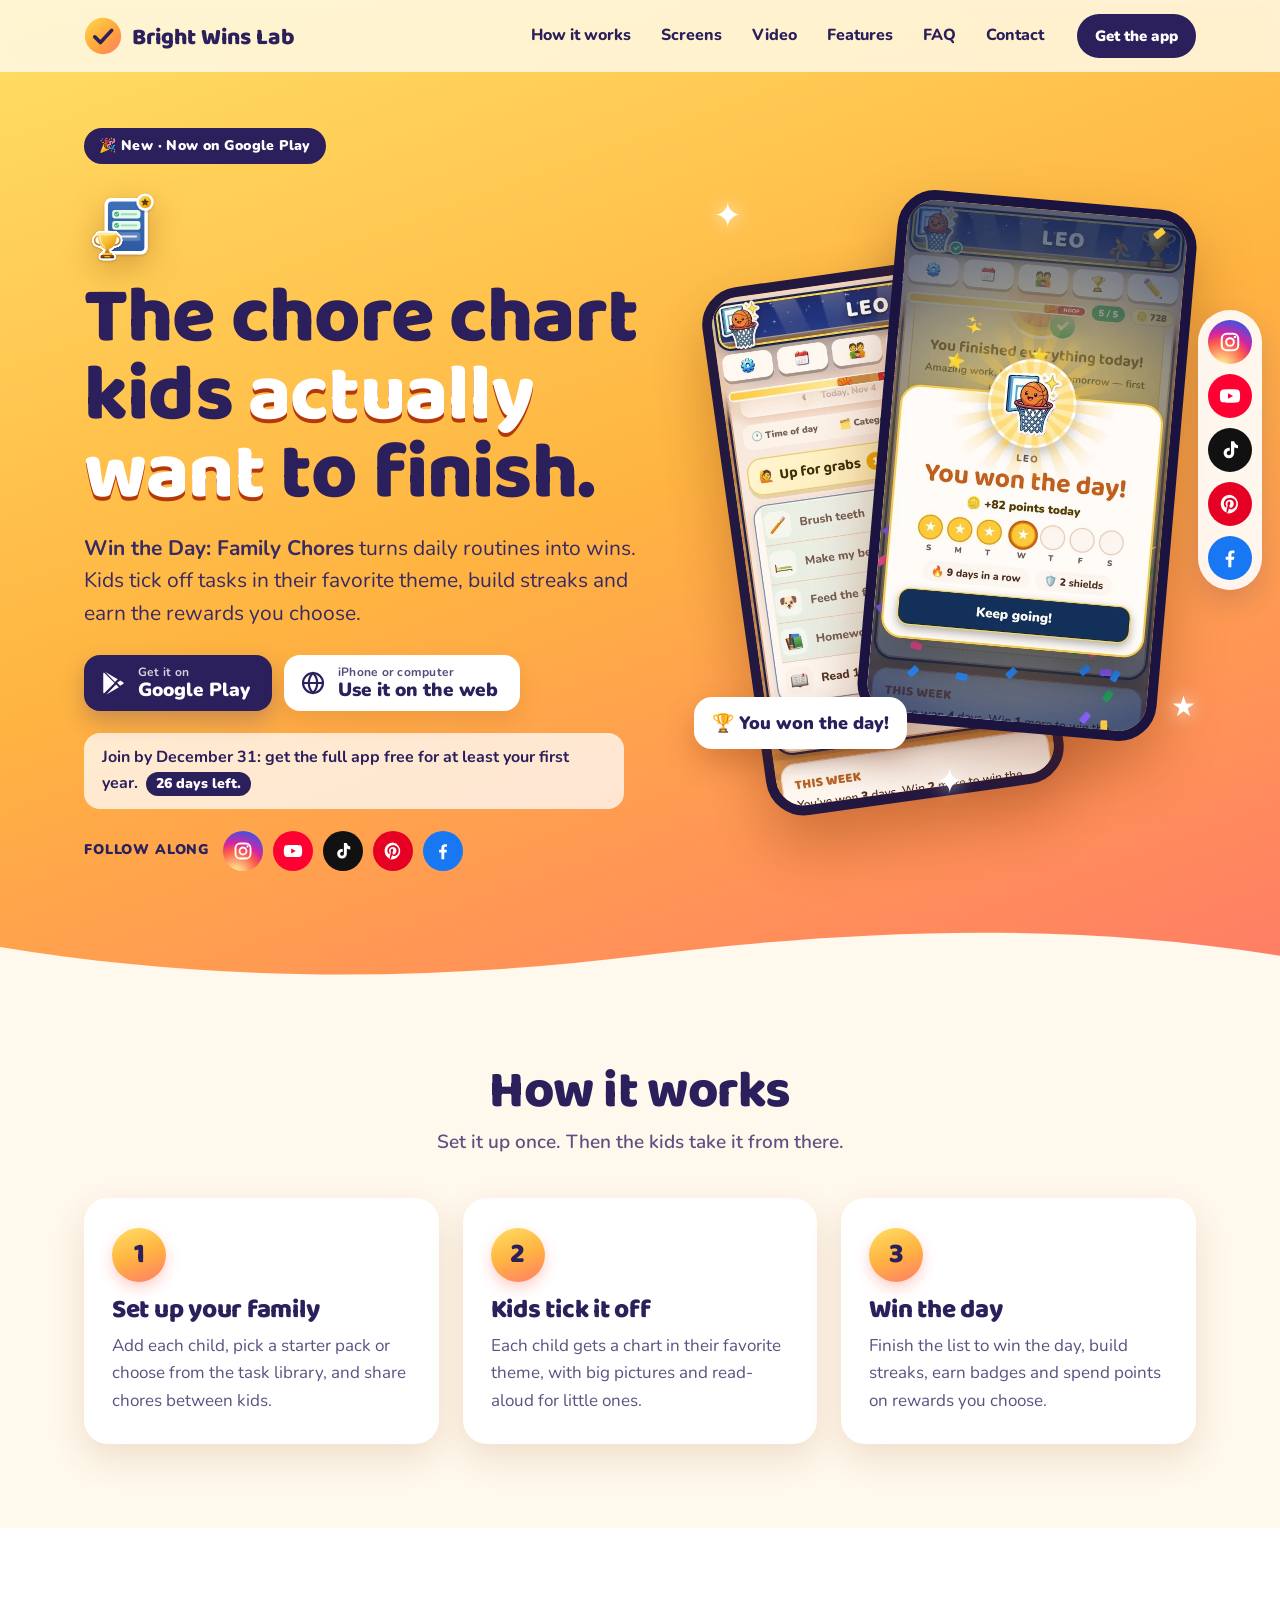
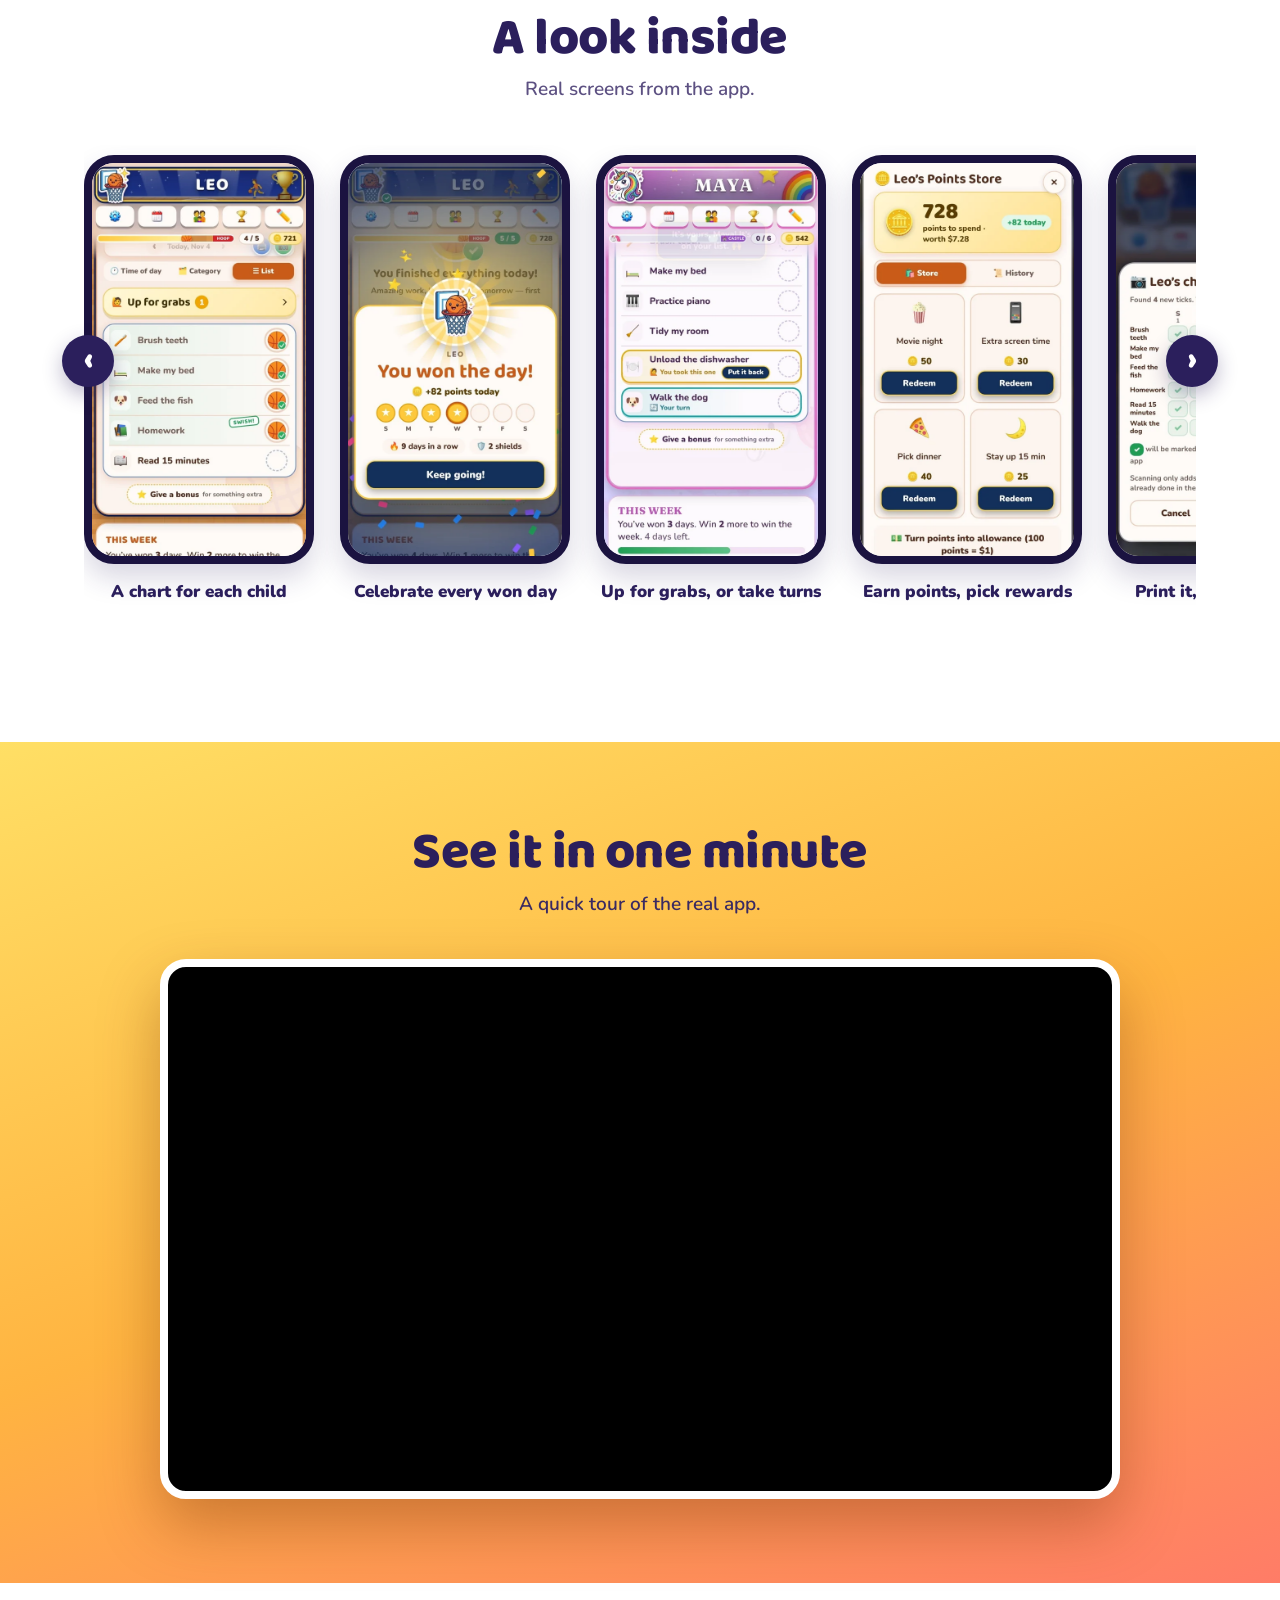
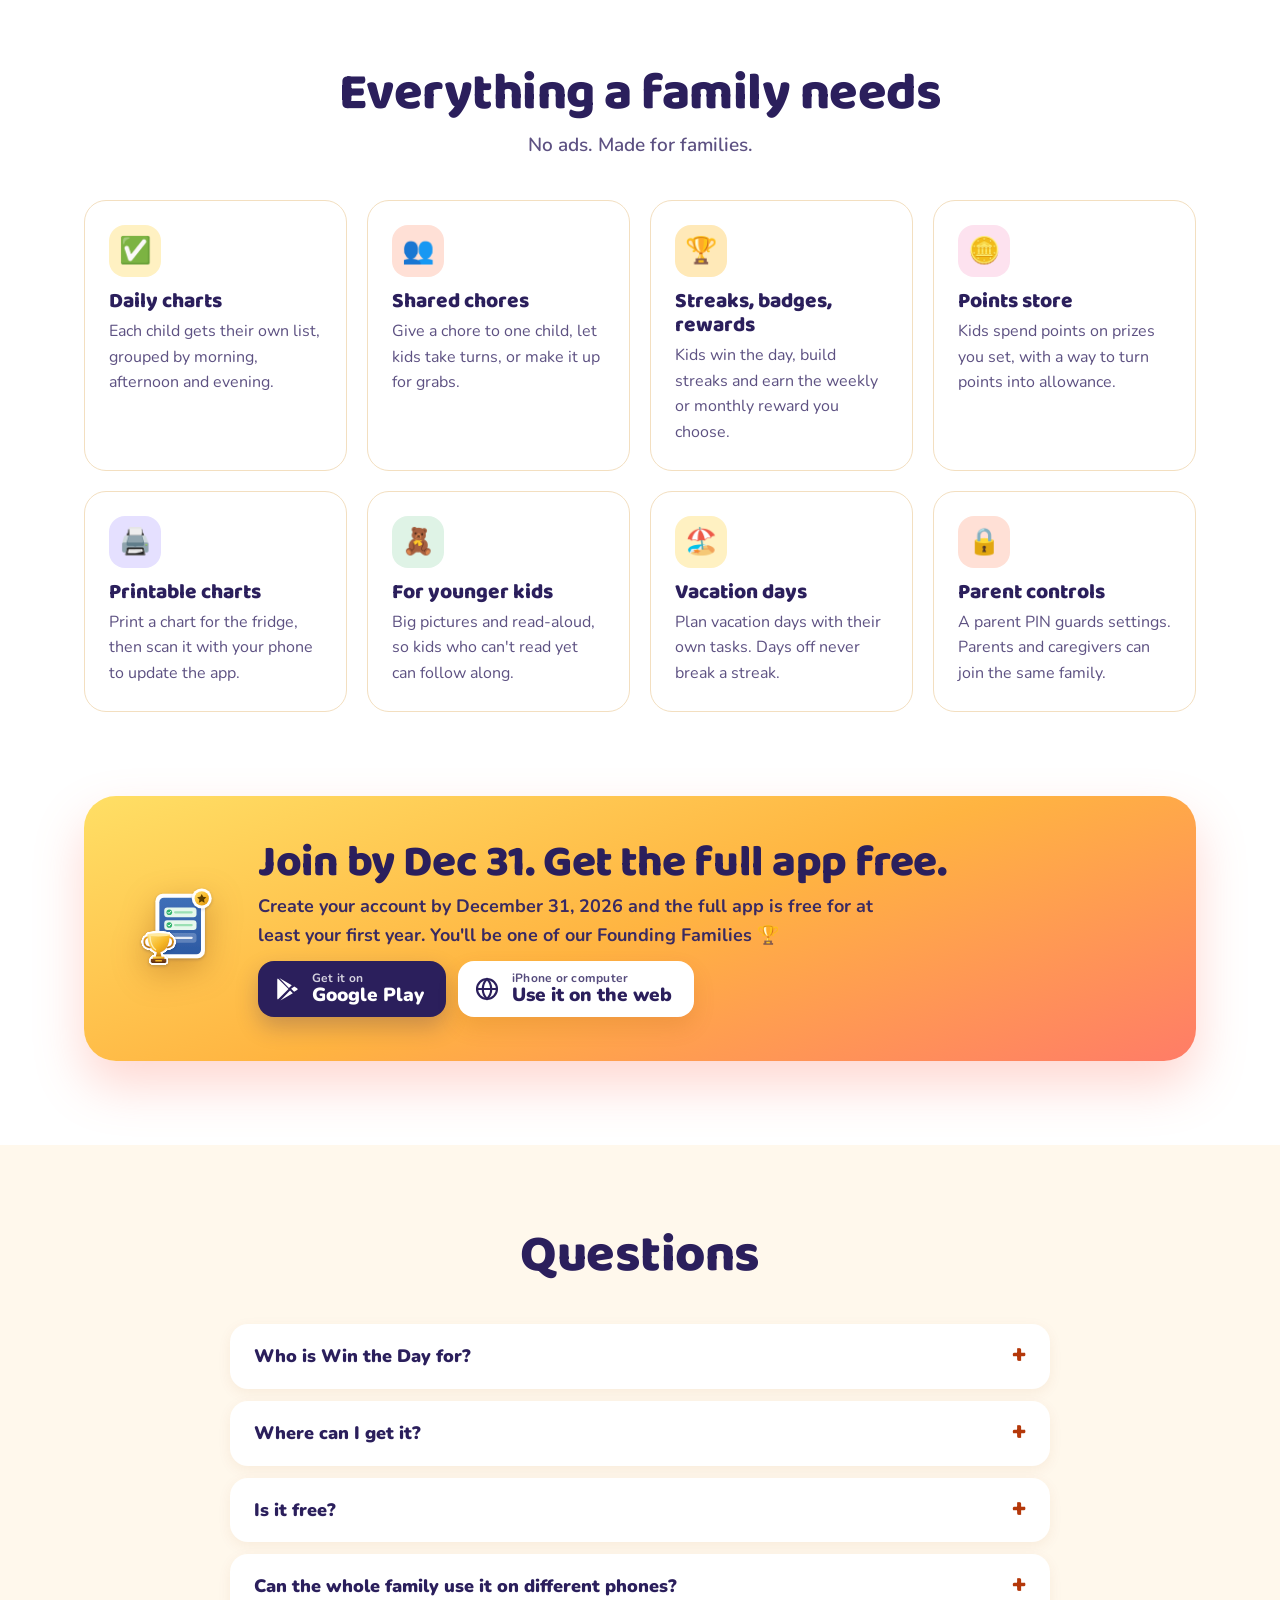
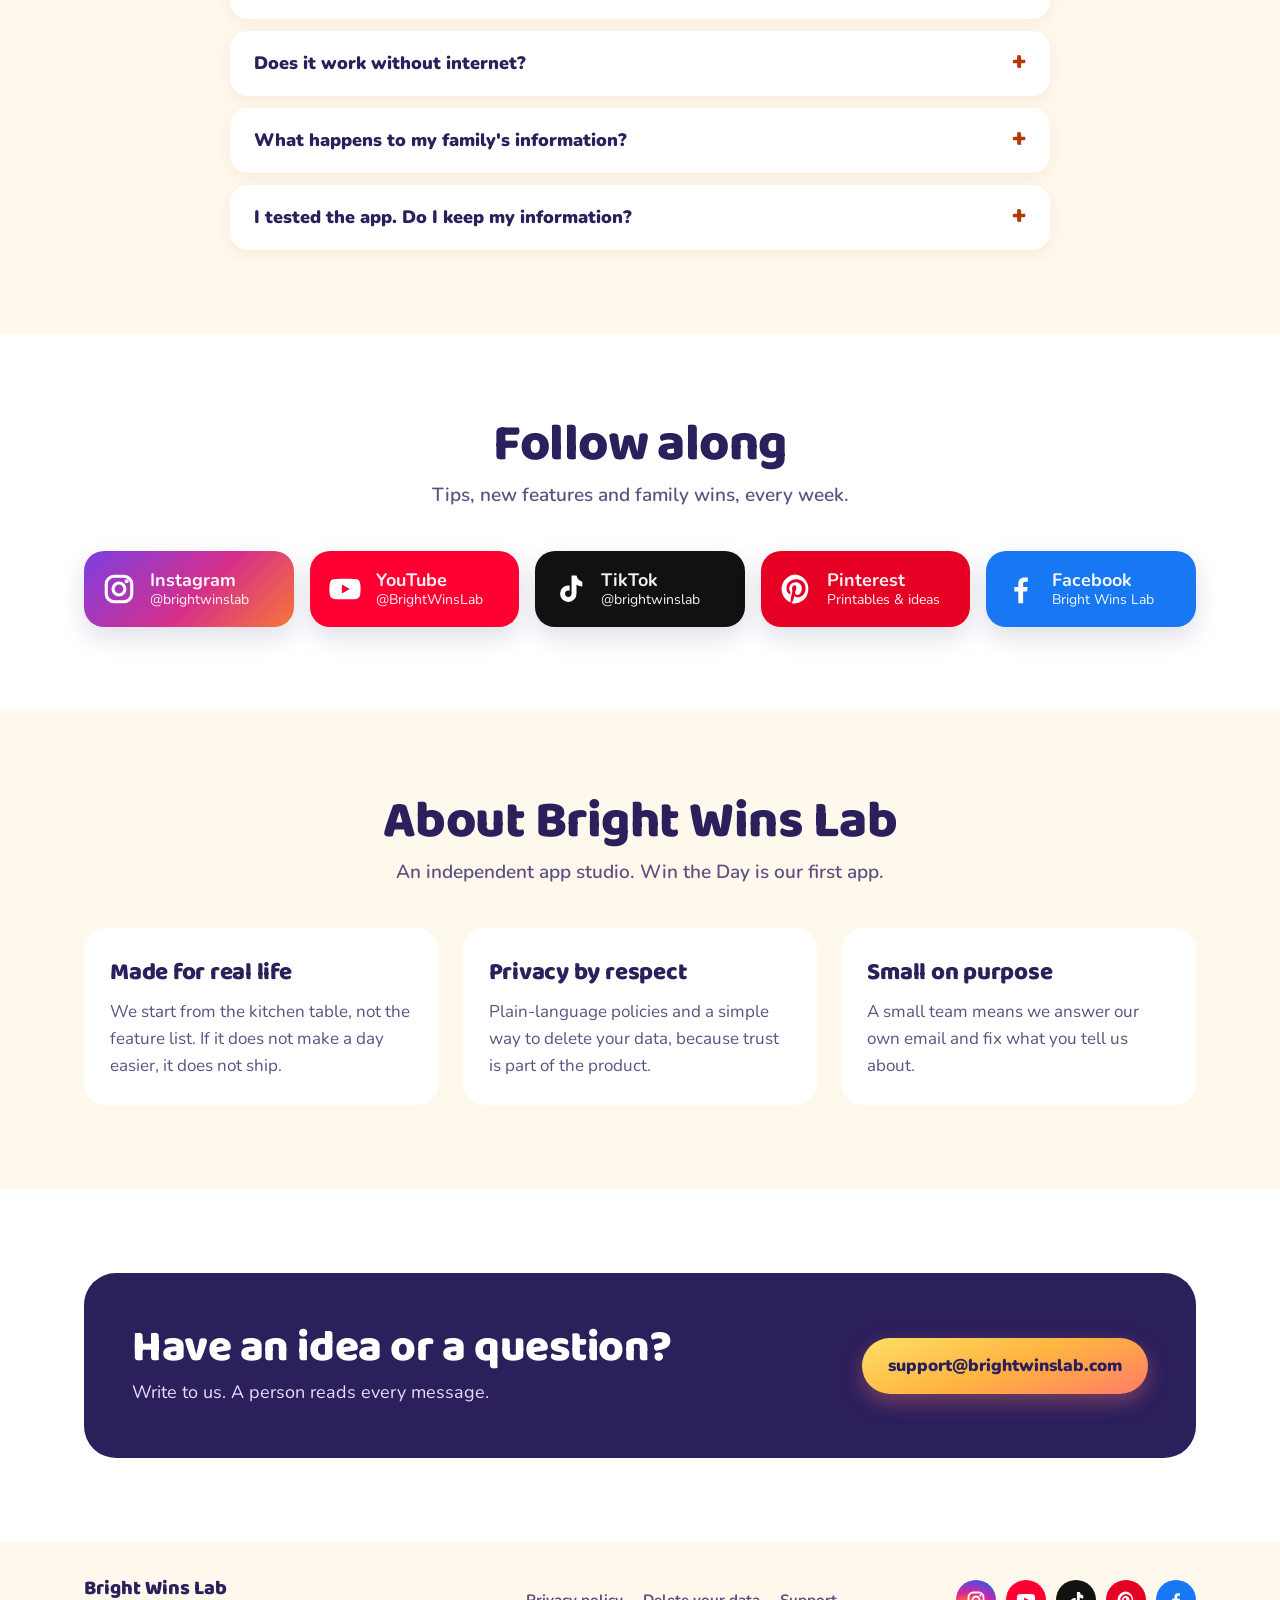
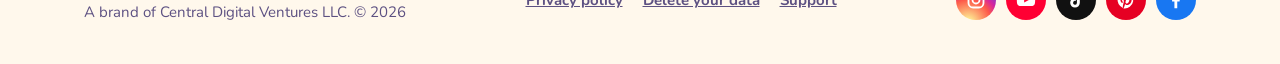
==== commit 45fc808a: "SEO: robots.txt, sitemap, keyword title/description, app + video structured data Co-Authored-By: Cla" ====
--- a/index.html
+++ b/index.html
@@ -3,9 +3,10 @@
 <head>
 <meta charset="utf-8">
 <meta name="viewport" content="width=device-width, initial-scale=1">
-<title>Win the Day: Family Chores · Bright Wins Lab</title>
-<meta name="description" content="Win the Day: Family Chores is the chore chart kids actually want to finish. Now on Google Play and the web, from Bright Wins Lab. Join by Dec 31 and get the full app free for at least your first year.">
+<title>Win the Day: Chore Chart App for Kids &amp; Families · Bright Wins Lab</title>
+<meta name="description" content="Win the Day is a chore chart app kids actually want to finish: daily charts, shared chores, streaks, points and rewards, plus printable charts. Free on Google Play and the web. Join by Dec 31 for the full app free for at least your first year.">
 <meta name="theme-color" content="#ffb441">
+<meta name="robots" content="index,follow,max-image-preview:large">
 <meta property="og:title" content="Win the Day: Family Chores, now on Google Play">
 <meta property="og:description" content="Chore charts kids want to finish. Join by Dec 31 and get the full app free for at least your first year.">
 <meta property="og:type" content="website">
@@ -16,7 +17,7 @@
 <meta name="twitter:card" content="summary_large_image">
 <link rel="canonical" href="https://brightwinslab.com/">
 <link rel="icon" href="favicon.png">
-<script type="application/ld+json">{"@context":"https://schema.org","@graph":[{"@type":"Organization","name":"Bright Wins Lab","legalName":"Central Digital Ventures LLC","url":"https://brightwinslab.com/","logo":"https://brightwinslab.com/logo.svg","sameAs":["https://www.instagram.com/brightwinslab/","https://www.youtube.com/@BrightWinsLab","https://www.tiktok.com/@brightwinslab","https://www.pinterest.com/brightwinslab/","https://www.facebook.com/brightwinslab"],"email":"support@brightwinslab.com"},{"@type":"SoftwareApplication","name":"Win the Day: Family Chores","applicationCategory":"LifestyleApplication","operatingSystem":"Android, iOS, Web","publisher":{"@type":"Organization","name":"Bright Wins Lab"}}]}</script>
+<script type="application/ld+json">{"@context":"https://schema.org","@graph":[{"@type":"Organization","@id":"https://brightwinslab.com/#org","name":"Bright Wins Lab","legalName":"Central Digital Ventures LLC","url":"https://brightwinslab.com/","logo":"https://brightwinslab.com/logo.svg","email":"support@brightwinslab.com","sameAs":["https://www.instagram.com/brightwinslab/","https://www.youtube.com/@BrightWinsLab","https://www.tiktok.com/@brightwinslab","https://www.pinterest.com/brightwinslab/","https://www.facebook.com/brightwinslab","https://play.google.com/store/apps/details?id=com.brightwinslab.winthedayfamily"]},{"@type":"WebSite","@id":"https://brightwinslab.com/#site","url":"https://brightwinslab.com/","name":"Bright Wins Lab","publisher":{"@id":"https://brightwinslab.com/#org"}},{"@type":"MobileApplication","name":"Win the Day: Family Chores","alternateName":"Win the Day","description":"A chore chart and daily goals app for families: kids tick off tasks, build streaks, earn badges and points, and spend points on rewards parents choose. Shared chores, printable charts that scan back in, read-aloud for younger kids.","applicationCategory":"LifestyleApplication","operatingSystem":"Android, Web","url":"https://brightwinslab.com/","downloadUrl":"https://play.google.com/store/apps/details?id=com.brightwinslab.winthedayfamily","image":"https://brightwinslab.com/logo.svg","screenshot":["https://brightwinslab.com/shots/today.webp","https://brightwinslab.com/shots/win.webp","https://brightwinslab.com/shots/chores.webp"],"offers":{"@type":"Offer","price":"0","priceCurrency":"USD"},"publisher":{"@id":"https://brightwinslab.com/#org"}},{"@type":"VideoObject","name":"Win the Day: Family Chores app tour","description":"A one-minute tour of the Win the Day chore chart app: kids tick off tasks, win the day, share chores, earn points for rewards, and print charts that scan back in.","thumbnailUrl":"https://i.ytimg.com/vi/7yNY72grVno/maxresdefault.jpg","uploadDate":"2026-11-05","duration":"PT1M8S","embedUrl":"https://www.youtube.com/embed/7yNY72grVno","contentUrl":"https://www.youtube.com/watch?v=7yNY72grVno"}]}</script>
 <link rel="preload" href="fonts/baloo-2-latin-800-normal.woff2" as="font" type="font/woff2" crossorigin>
 <link rel="preload" href="fonts/nunito-latin-400-normal.woff2" as="font" type="font/woff2" crossorigin>
 <link rel="stylesheet" href="style.css">
--- a/style.css
+++ b/style.css
@@ -212,3 +212,6 @@
 }
 @media (max-width:400px){.hero .follow-mini span{width:100%}}
 @media (max-width:980px){.hero-in{padding-top:52px}}
+/* keep app screenshots at their true shape */
+.ph,.gallery img{height:auto;aspect-ratio:540/960;object-fit:cover}
+@media (min-width:981px){.ph{width:300px}.ph.front{top:20px}.ph.back{top:90px}.hero-art{height:640px}}
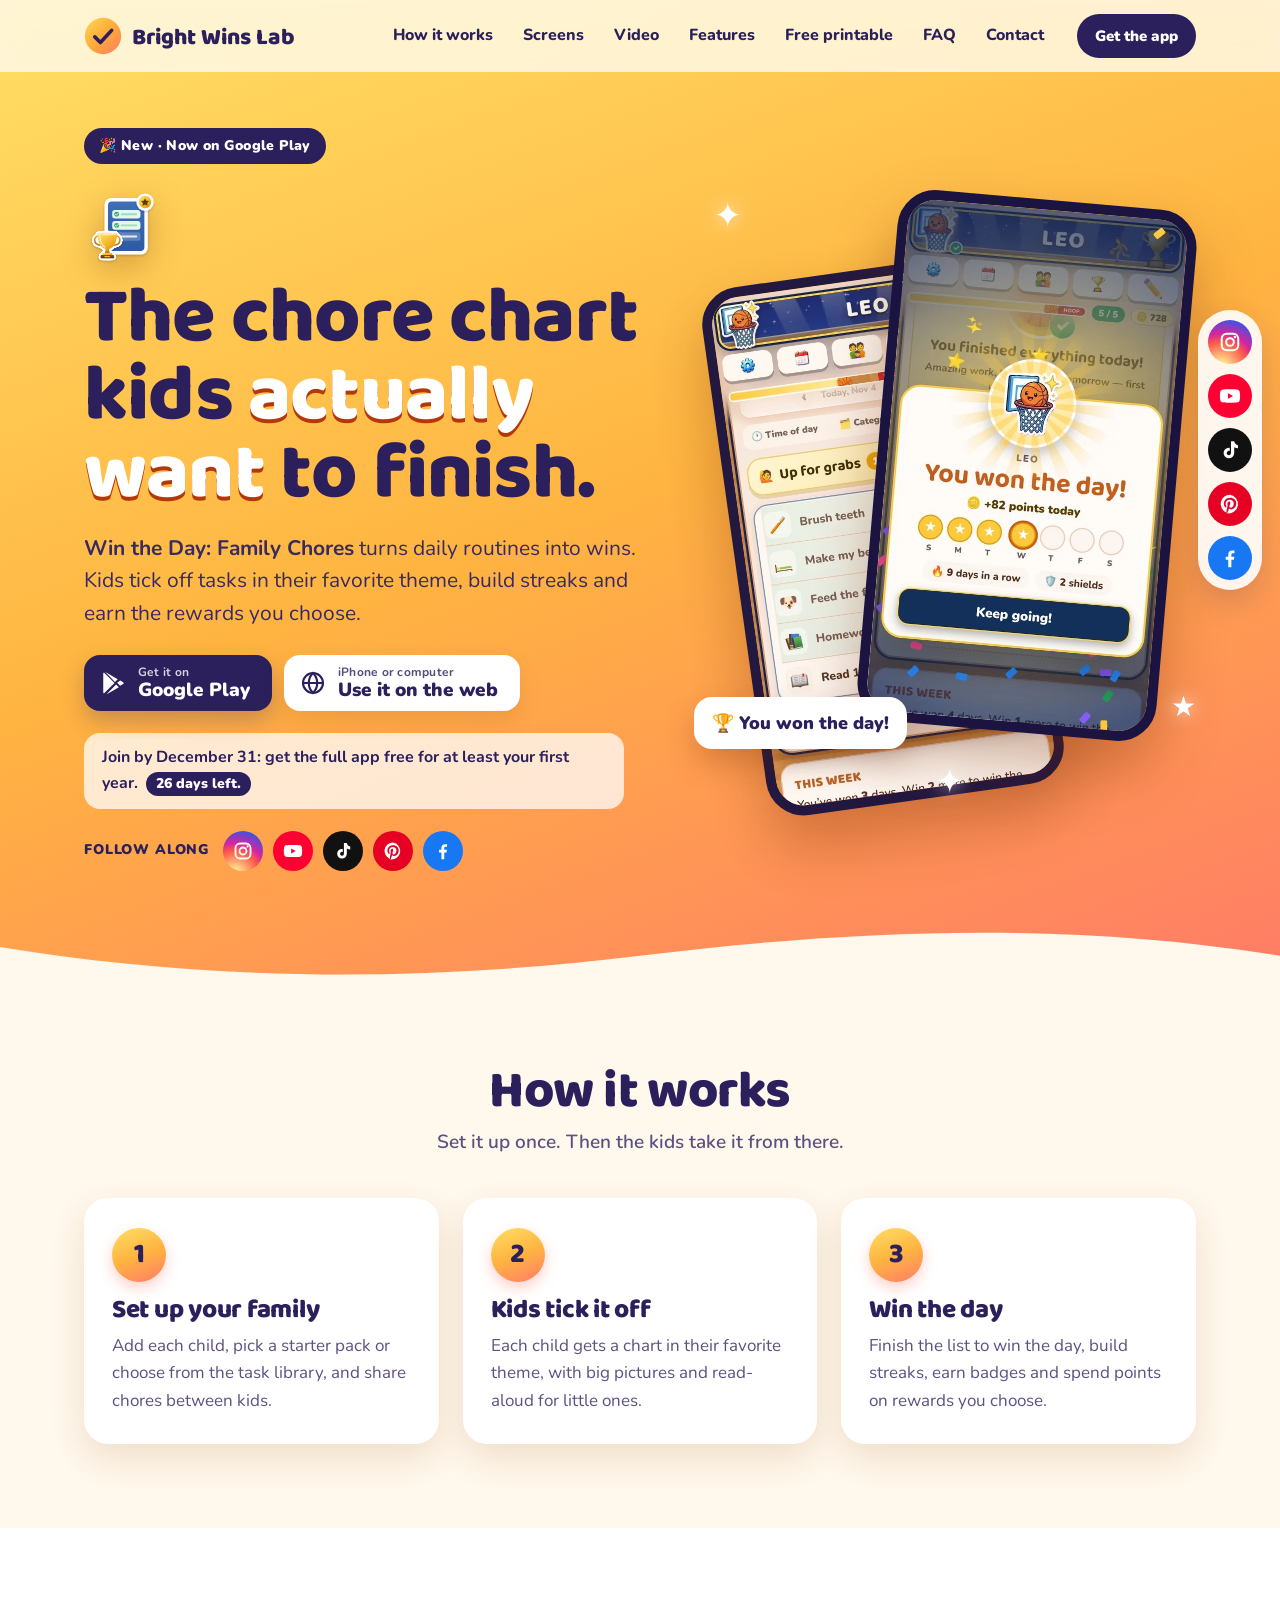
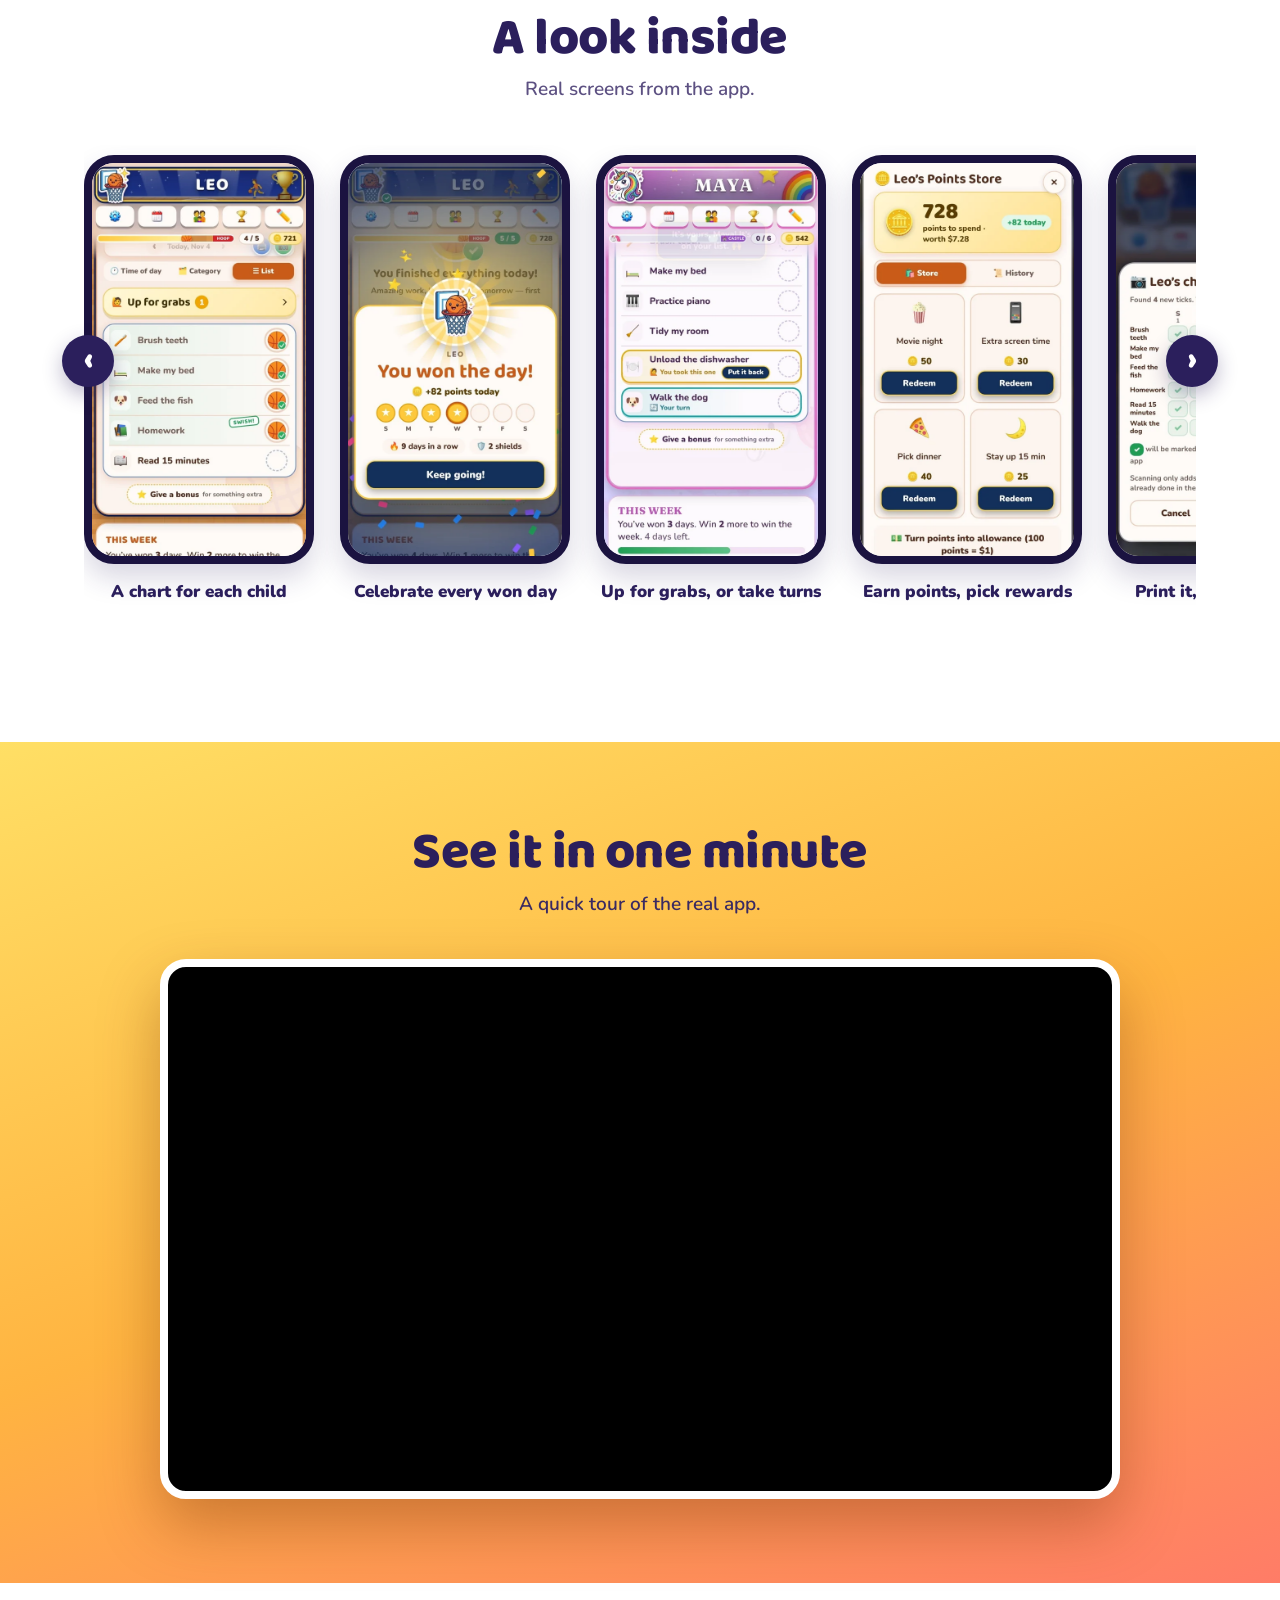
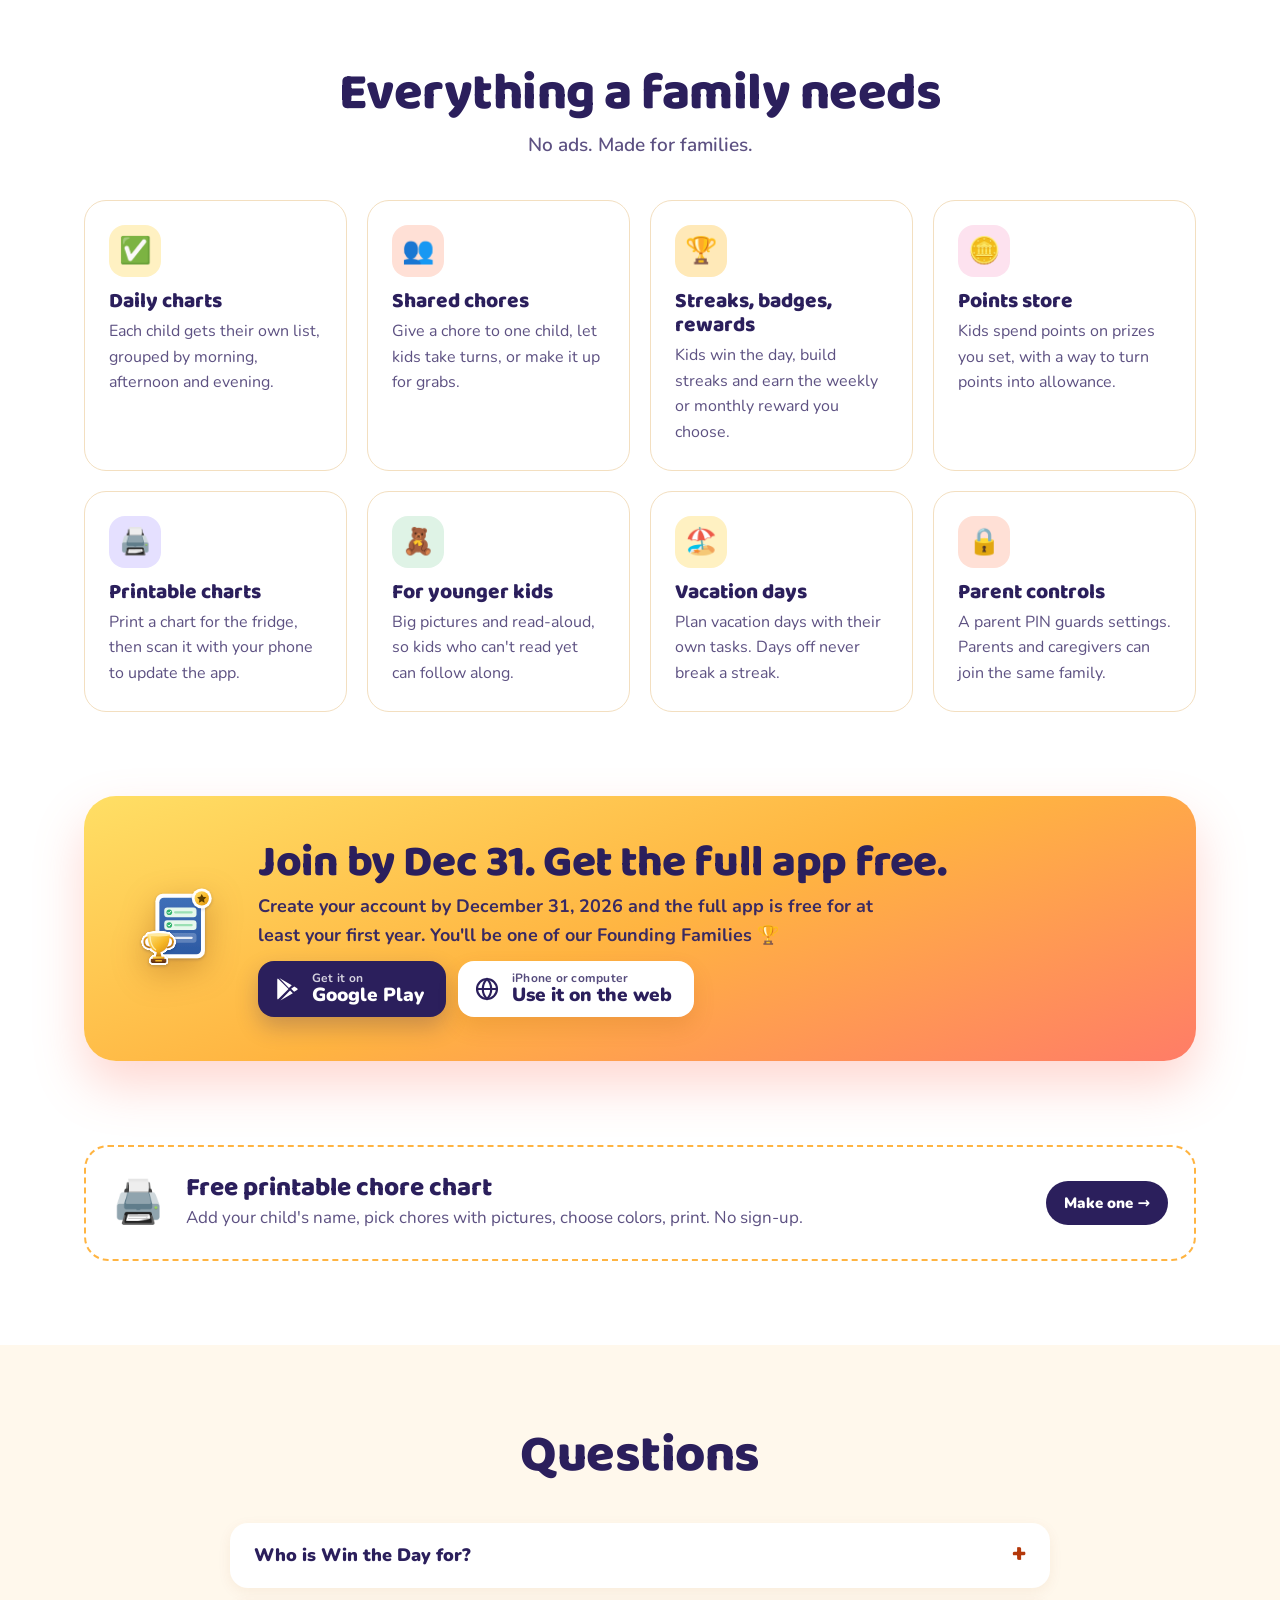
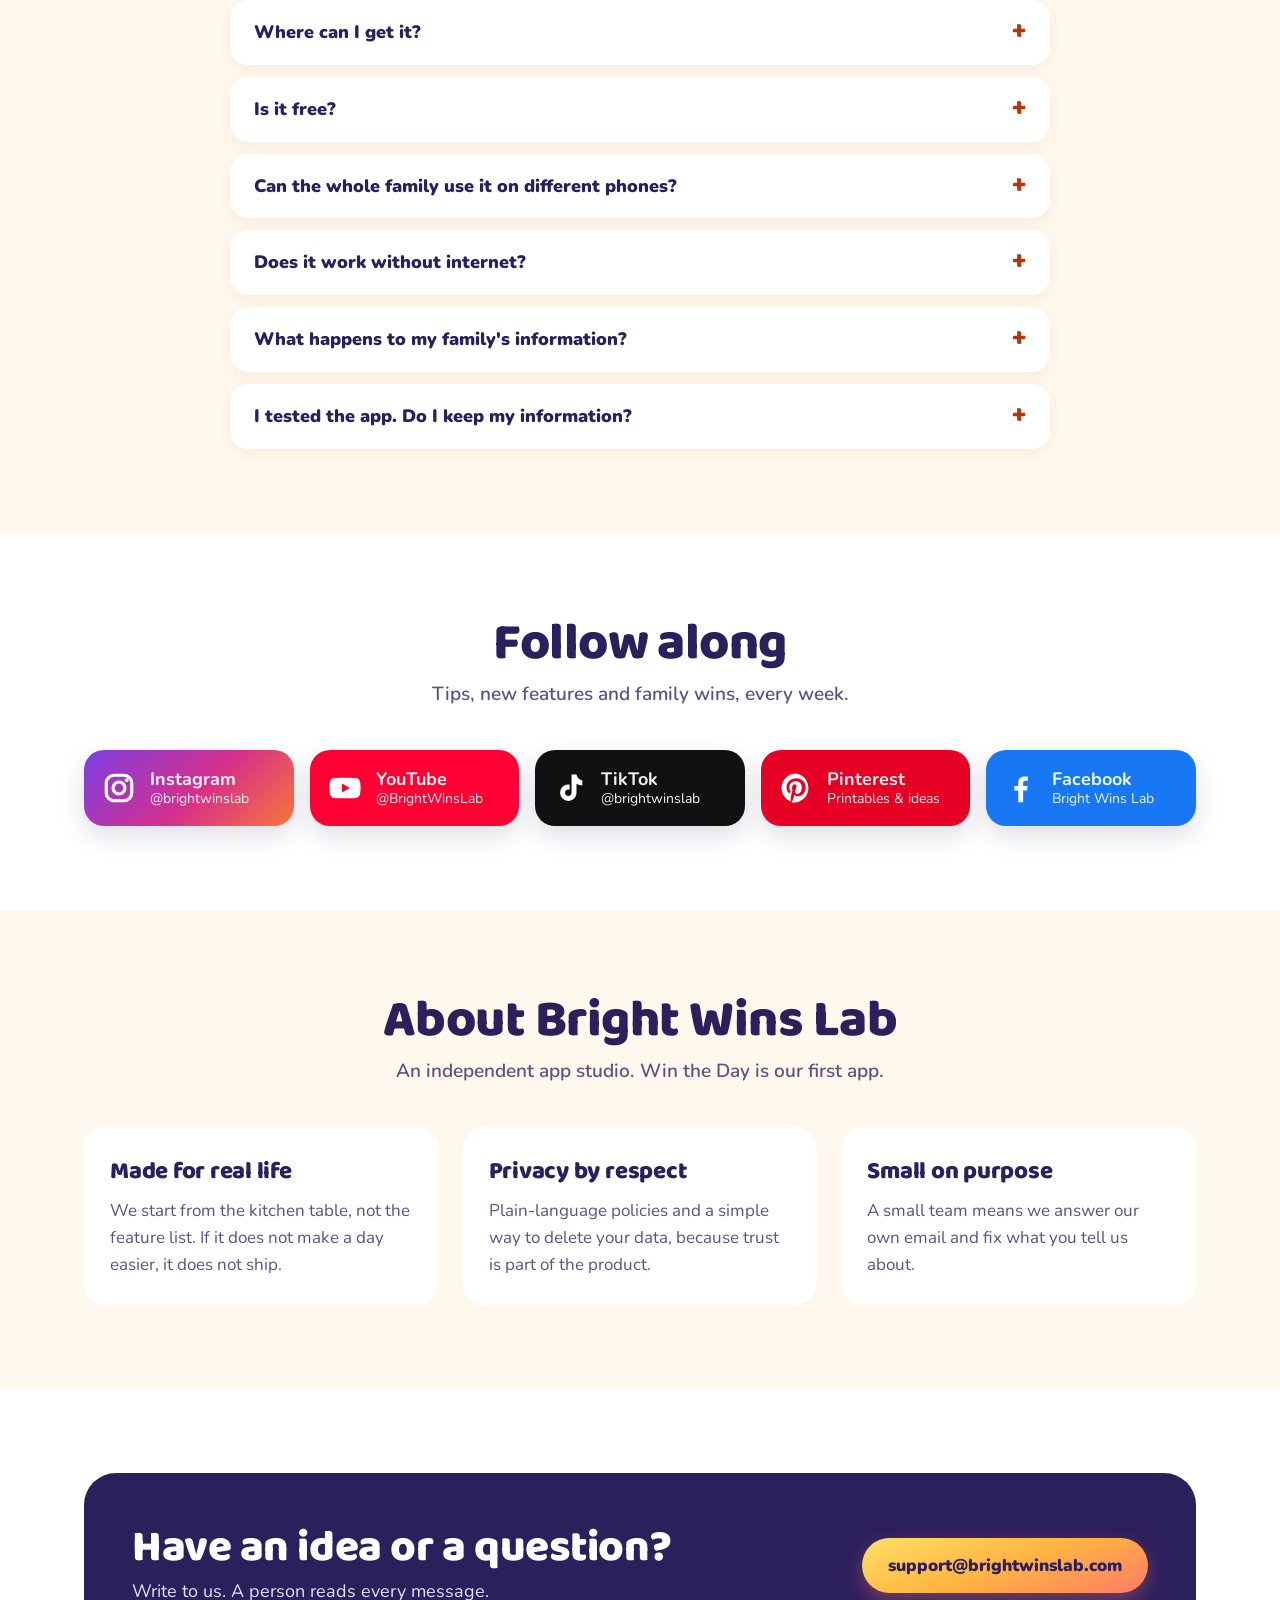
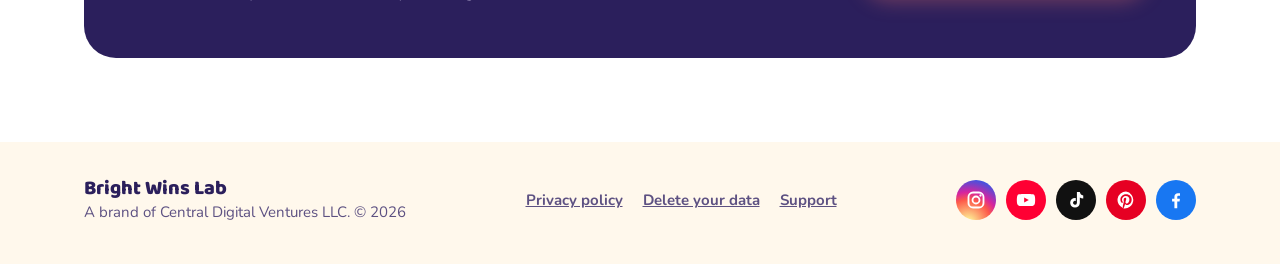
==== commit cdc64fb2: "Free printable chore chart maker (weekly/daily, colors, chores with pictures, QR to app) + home page" ====
--- a/index.html
+++ b/index.html
@@ -46,6 +46,7 @@
 <li><a href="#inside">Screens</a></li>
 <li><a href="#video">Video</a></li>
 <li><a href="#features">Features</a></li>
+<li><a href="printable-chore-chart/">Free printable</a></li>
 <li><a href="#faq">FAQ</a></li>
 <li><a href="#contact">Contact</a></li>
 </ul></nav>
@@ -162,6 +163,16 @@
 <a class="store web" href="https://brightwinslab.com/win-the-day-legal/app/"><svg width="26" height="26"><use href="#i-web"/></svg><span><small>iPhone or computer</small>Use it on the web</span></a>
 </div>
 </div>
+</div>
+</section>
+
+<section class="band" aria-labelledby="pr-h" style="padding-top:0">
+<div class="wrap">
+<a class="promo" href="printable-chore-chart/">
+<span class="promo-ic" aria-hidden="true">🖨️</span>
+<span><b id="pr-h">Free printable chore chart</b>Add your child's name, pick chores with pictures, choose colors, print. No sign-up.</span>
+<span class="btn ink sm">Make one →</span>
+</a>
 </div>
 </section>
 
--- a/style.css
+++ b/style.css
@@ -215,3 +215,10 @@
 /* keep app screenshots at their true shape */
 .ph,.gallery img{height:auto;aspect-ratio:540/960;object-fit:cover}
 @media (min-width:981px){.ph{width:300px}.ph.front{top:20px}.ph.back{top:90px}.hero-art{height:640px}}
+
+.promo{display:flex;align-items:center;gap:22px;text-decoration:none;color:var(--ink);background:#fff;border:2px dashed var(--sun2);border-radius:24px;padding:22px 26px;transition:transform .15s,box-shadow .15s}
+.promo:hover{color:var(--ink);transform:translateY(-3px);box-shadow:var(--shadow)}
+.promo-ic{font-size:42px}
+.promo>span:nth-child(2){flex:1;color:var(--muted);font-size:17px}
+.promo b{display:block;color:var(--ink);font:800 26px/1.15 'Baloo 2'}
+@media (max-width:640px){.promo{flex-wrap:wrap}.promo .btn{width:100%;text-align:center}}
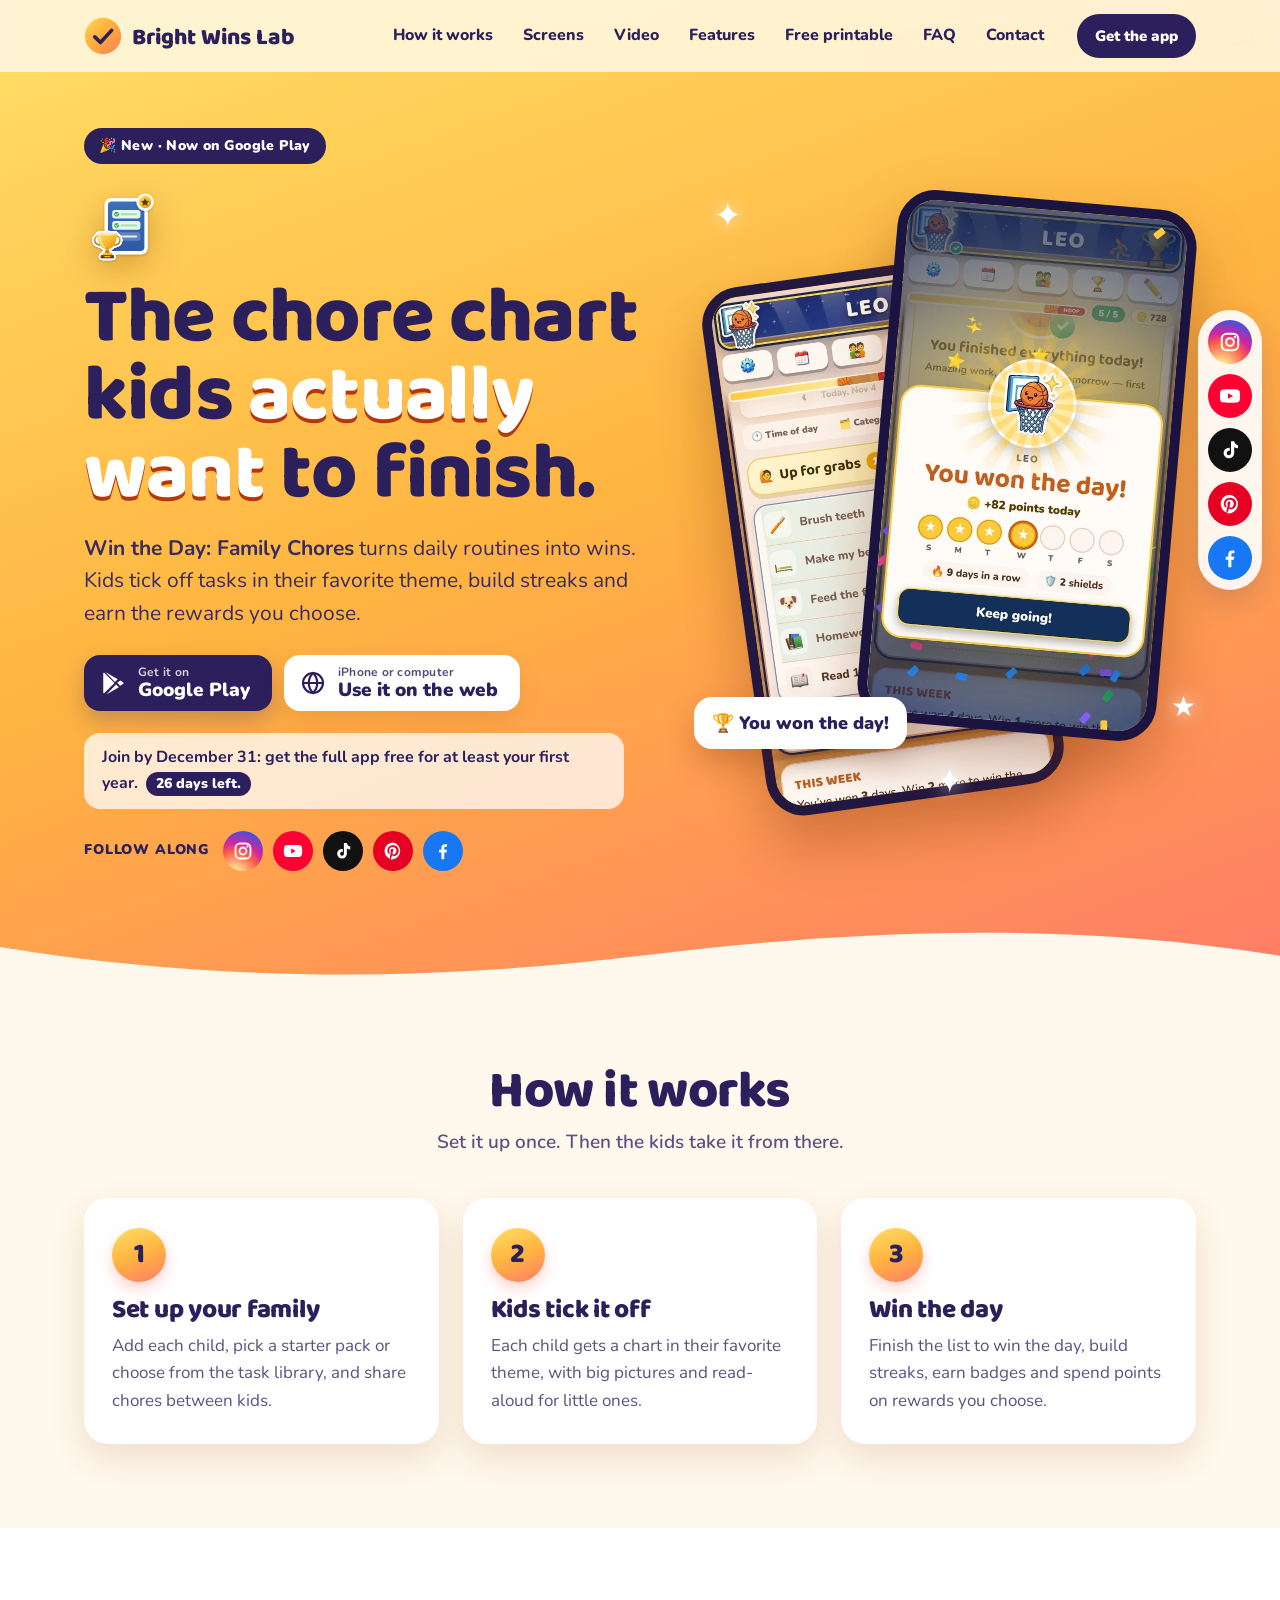
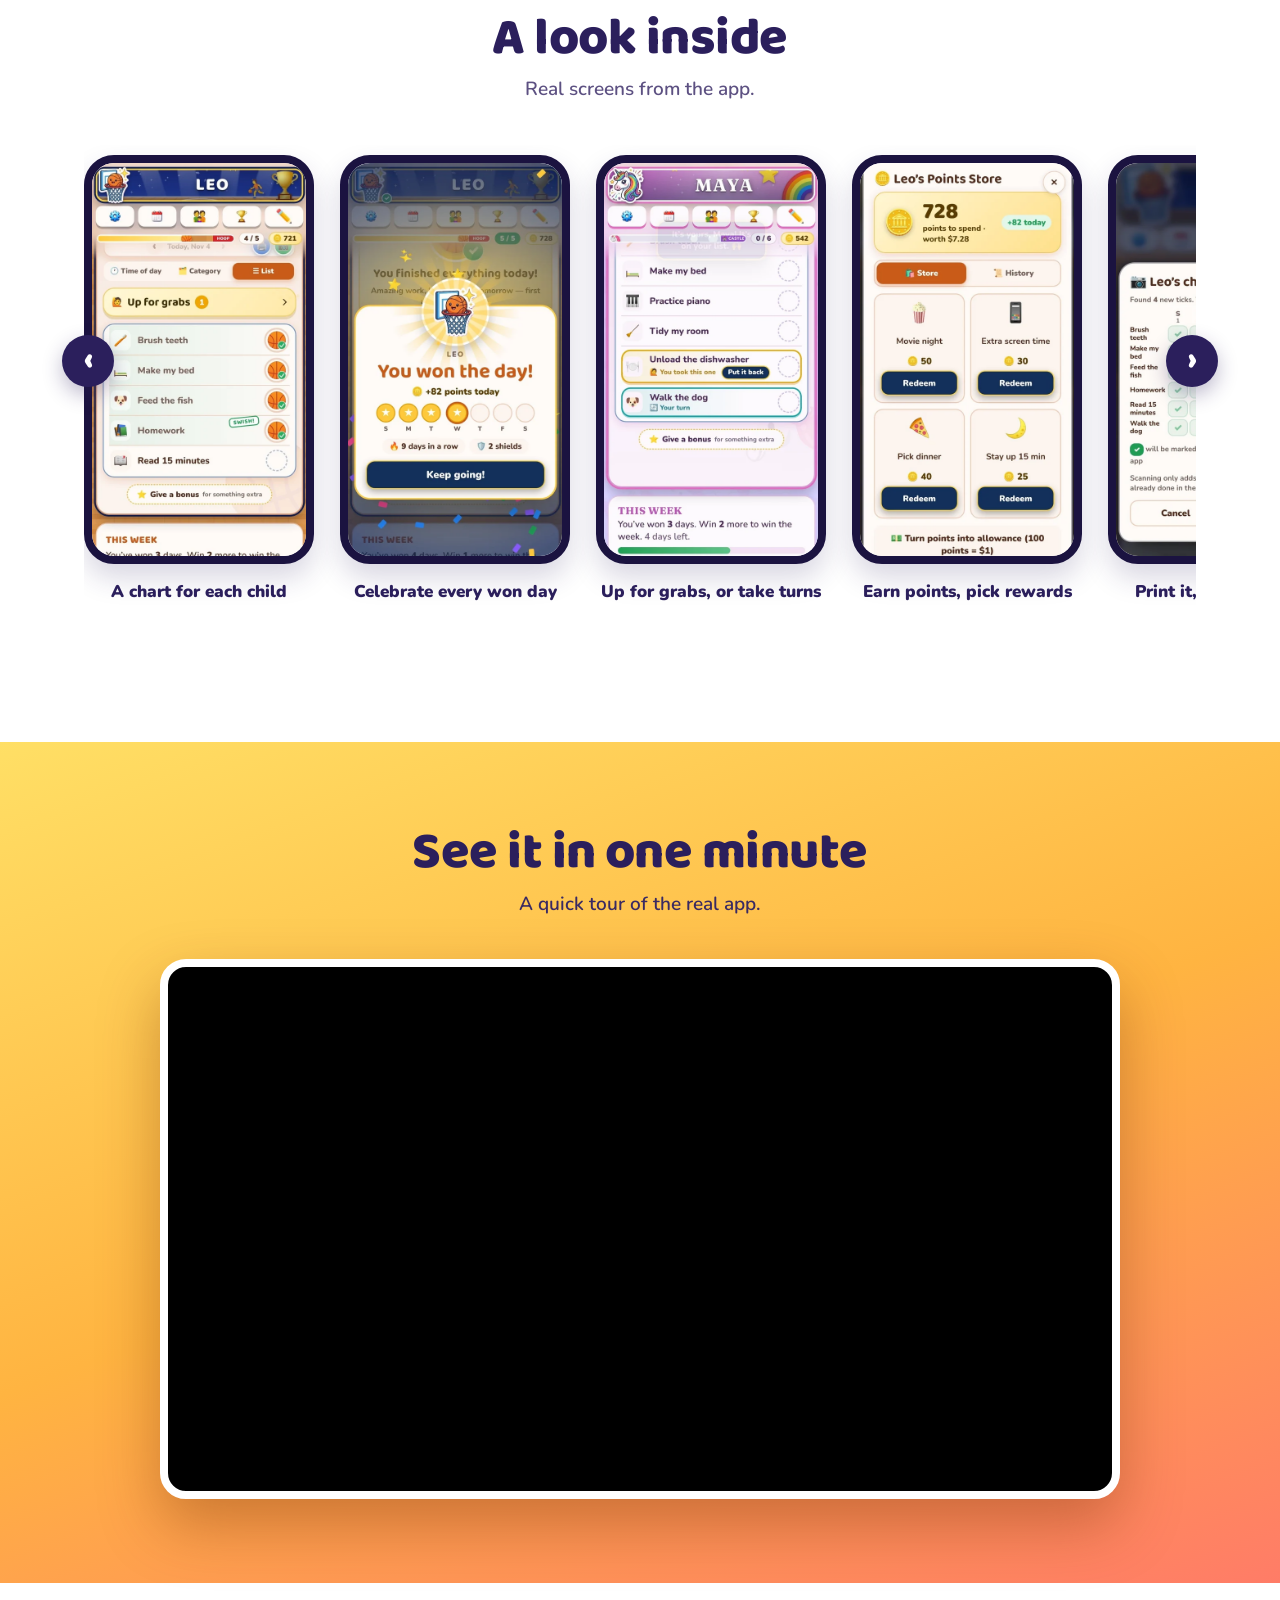
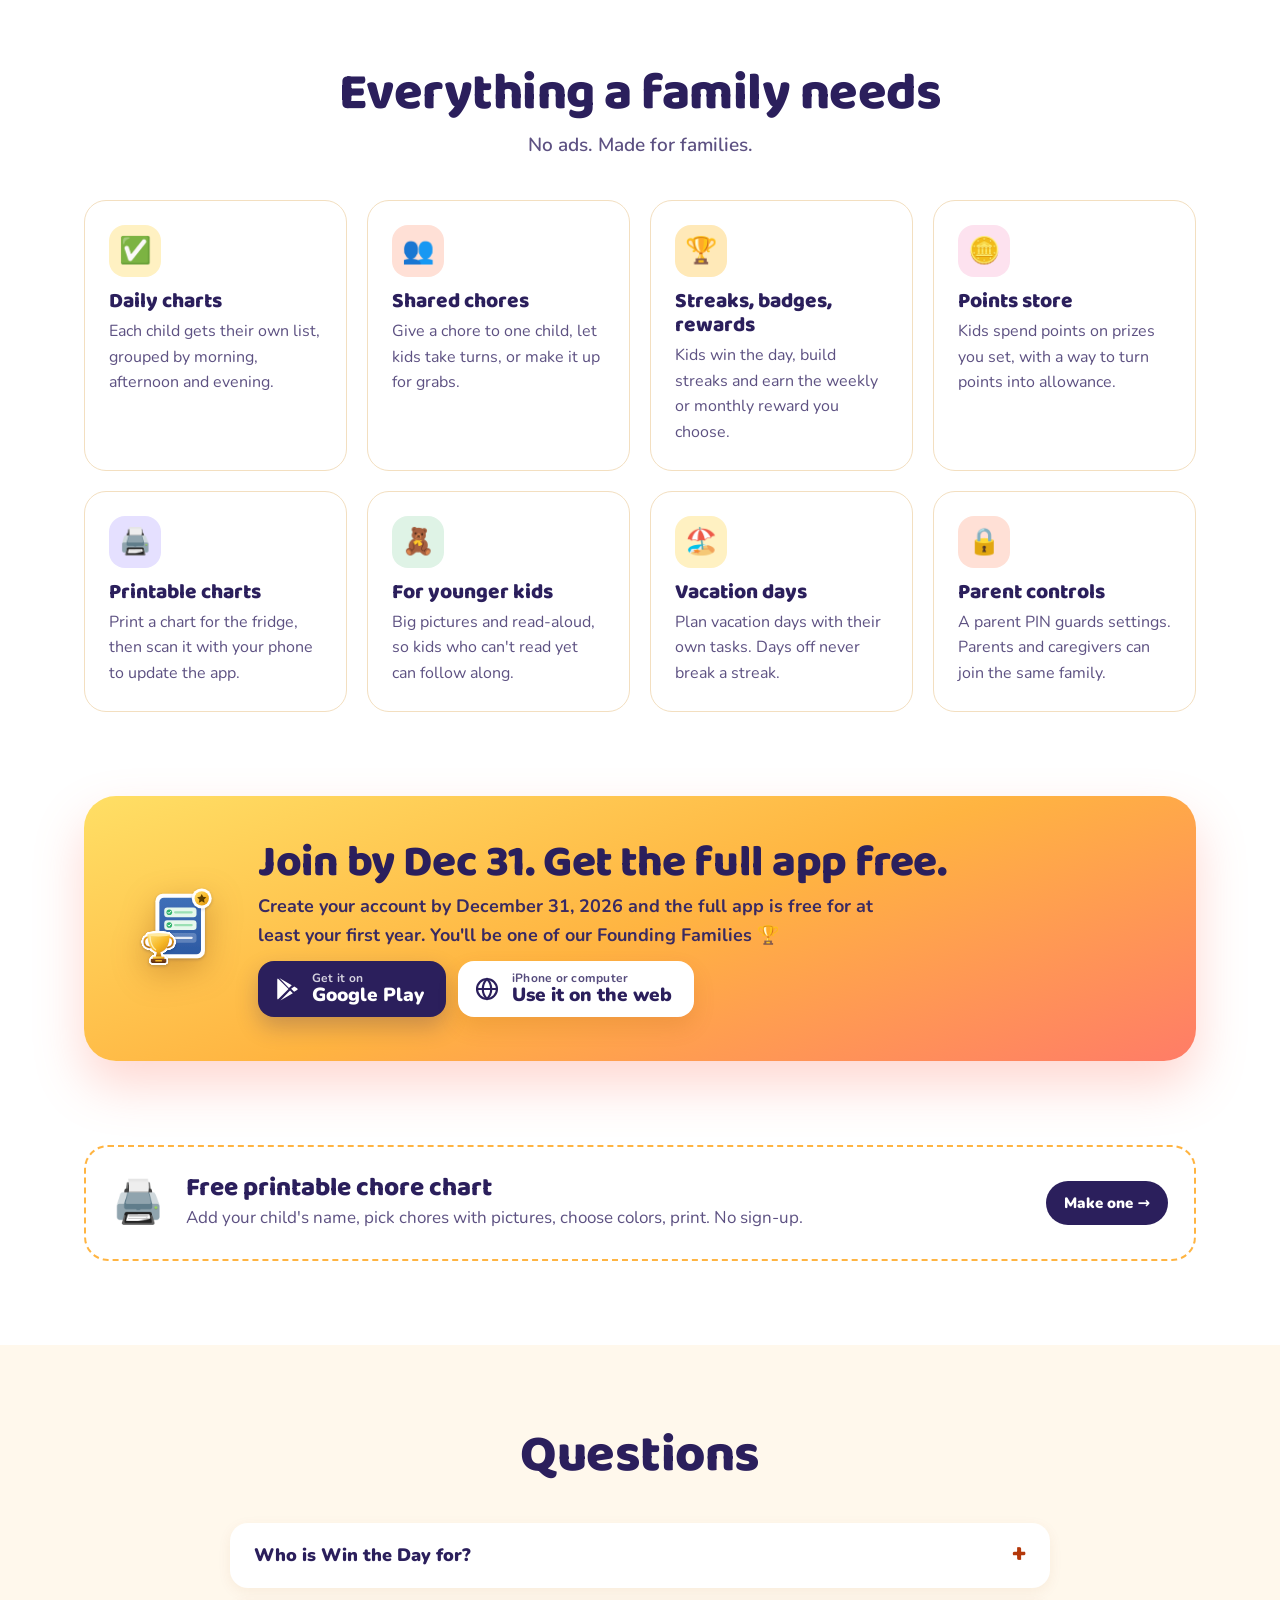
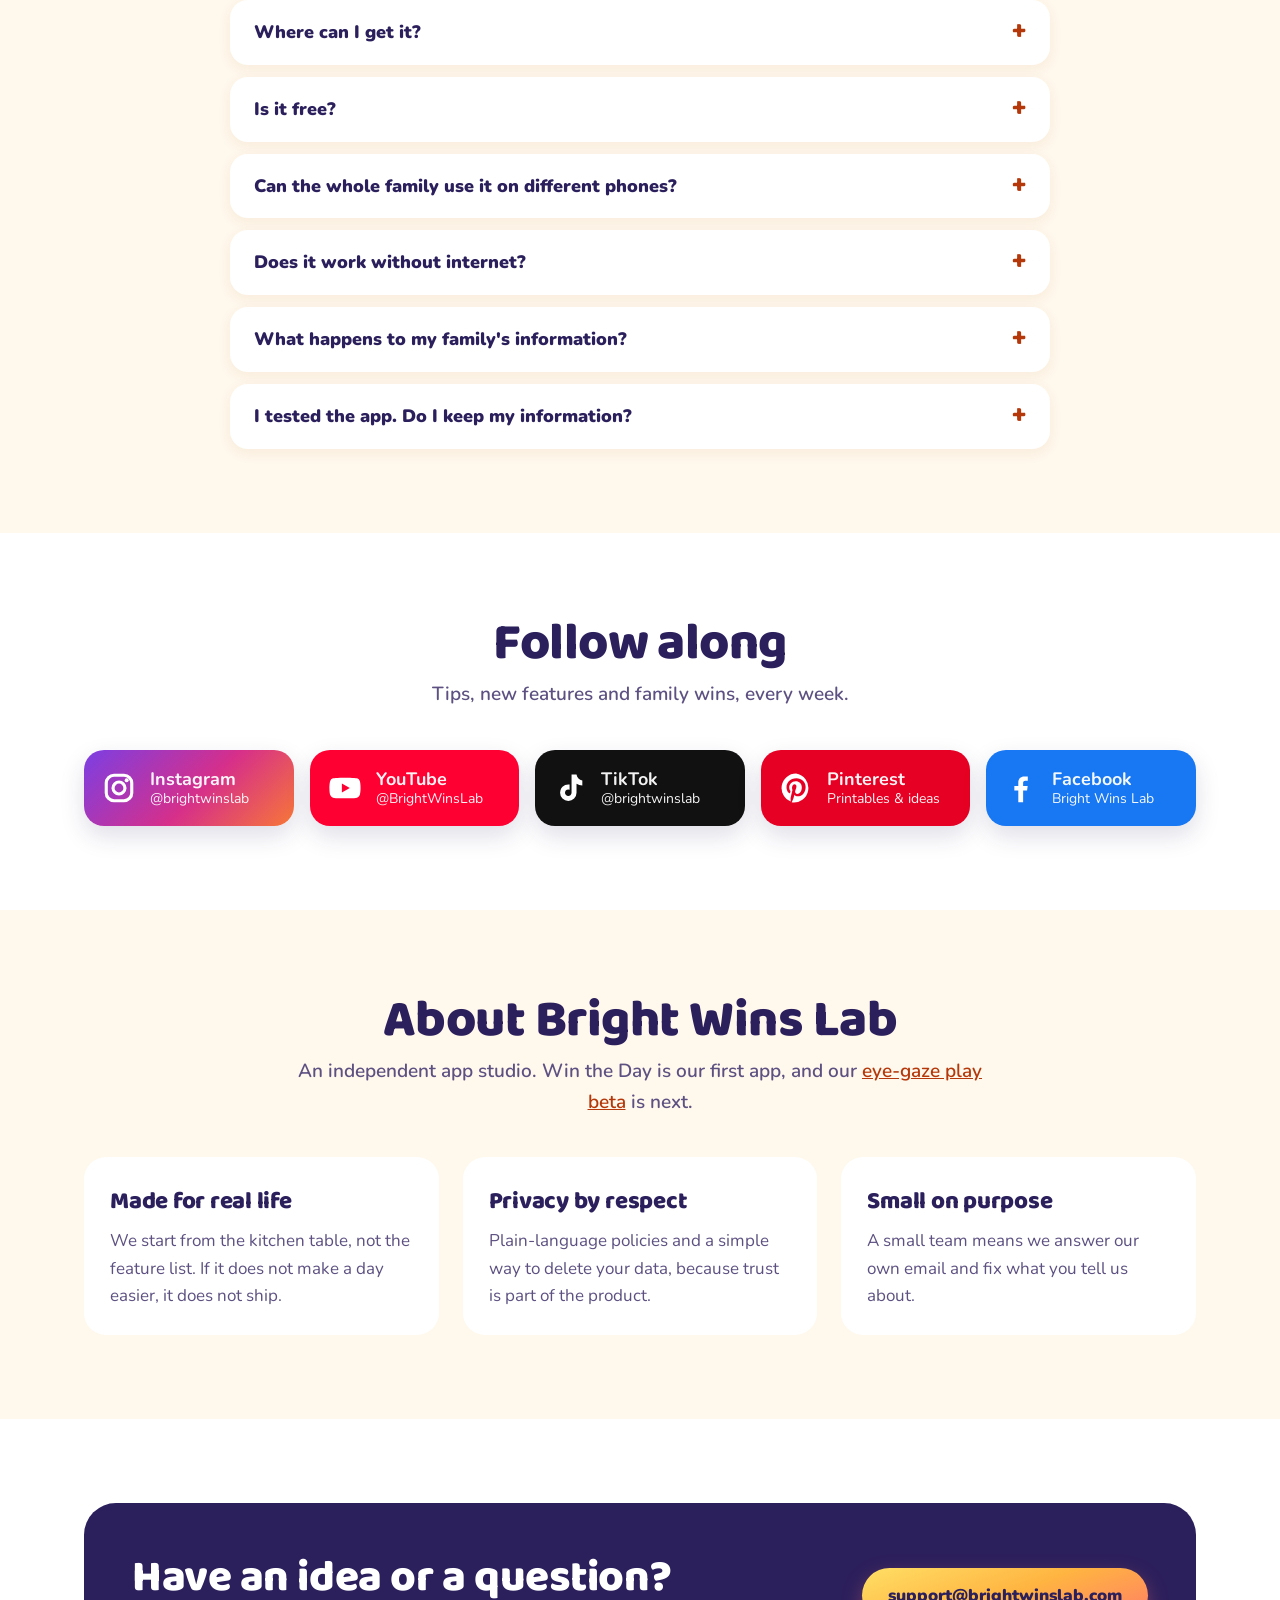
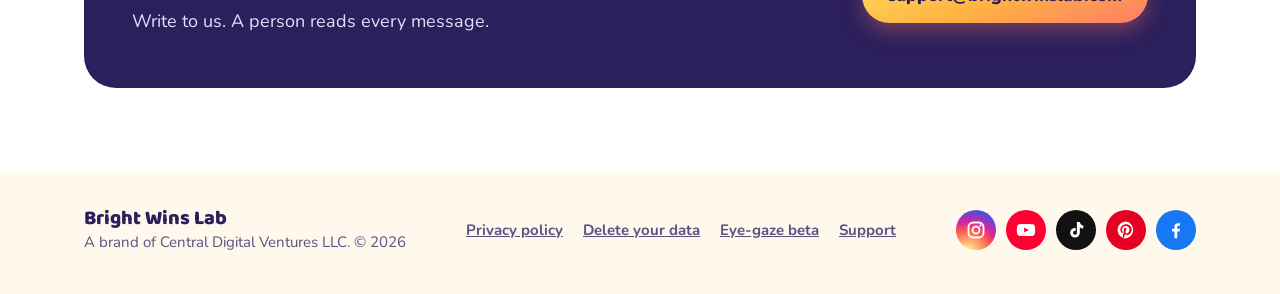
==== commit f3aa9b20: "Eye-gaze beta page (unnamed): hero clip, activities with real recordings, grown-ups, beta details, e" ====
--- a/index.html
+++ b/index.html
@@ -206,7 +206,7 @@
 
 <section id="studio" class="band cream" aria-labelledby="studio-h">
 <div class="wrap">
-<div class="head"><h2 id="studio-h">About Bright Wins Lab</h2><p>An independent app studio. Win the Day is our first app.</p></div>
+<div class="head"><h2 id="studio-h">About Bright Wins Lab</h2><p>An independent app studio. Win the Day is our first app, and our <a href="eye-gaze-beta/">eye-gaze play beta</a> is next.</p></div>
 <div class="cols">
 <div><h3>Made for real life</h3><p>We start from the kitchen table, not the feature list. If it does not make a day easier, it does not ship.</p></div>
 <div><h3>Privacy by respect</h3><p>Plain-language policies and a simple way to delete your data, because trust is part of the product.</p></div>
@@ -231,6 +231,7 @@
 <nav aria-label="Legal">
 <a href="/win-the-day-legal/privacy.html">Privacy policy</a>
 <a href="/win-the-day-legal/delete-data.html">Delete your data</a>
+<a href="eye-gaze-beta/">Eye-gaze beta</a>
 <a href="mailto:support@brightwinslab.com">Support</a>
 </nav>
 <div class="follow-mini" aria-label="Follow us">
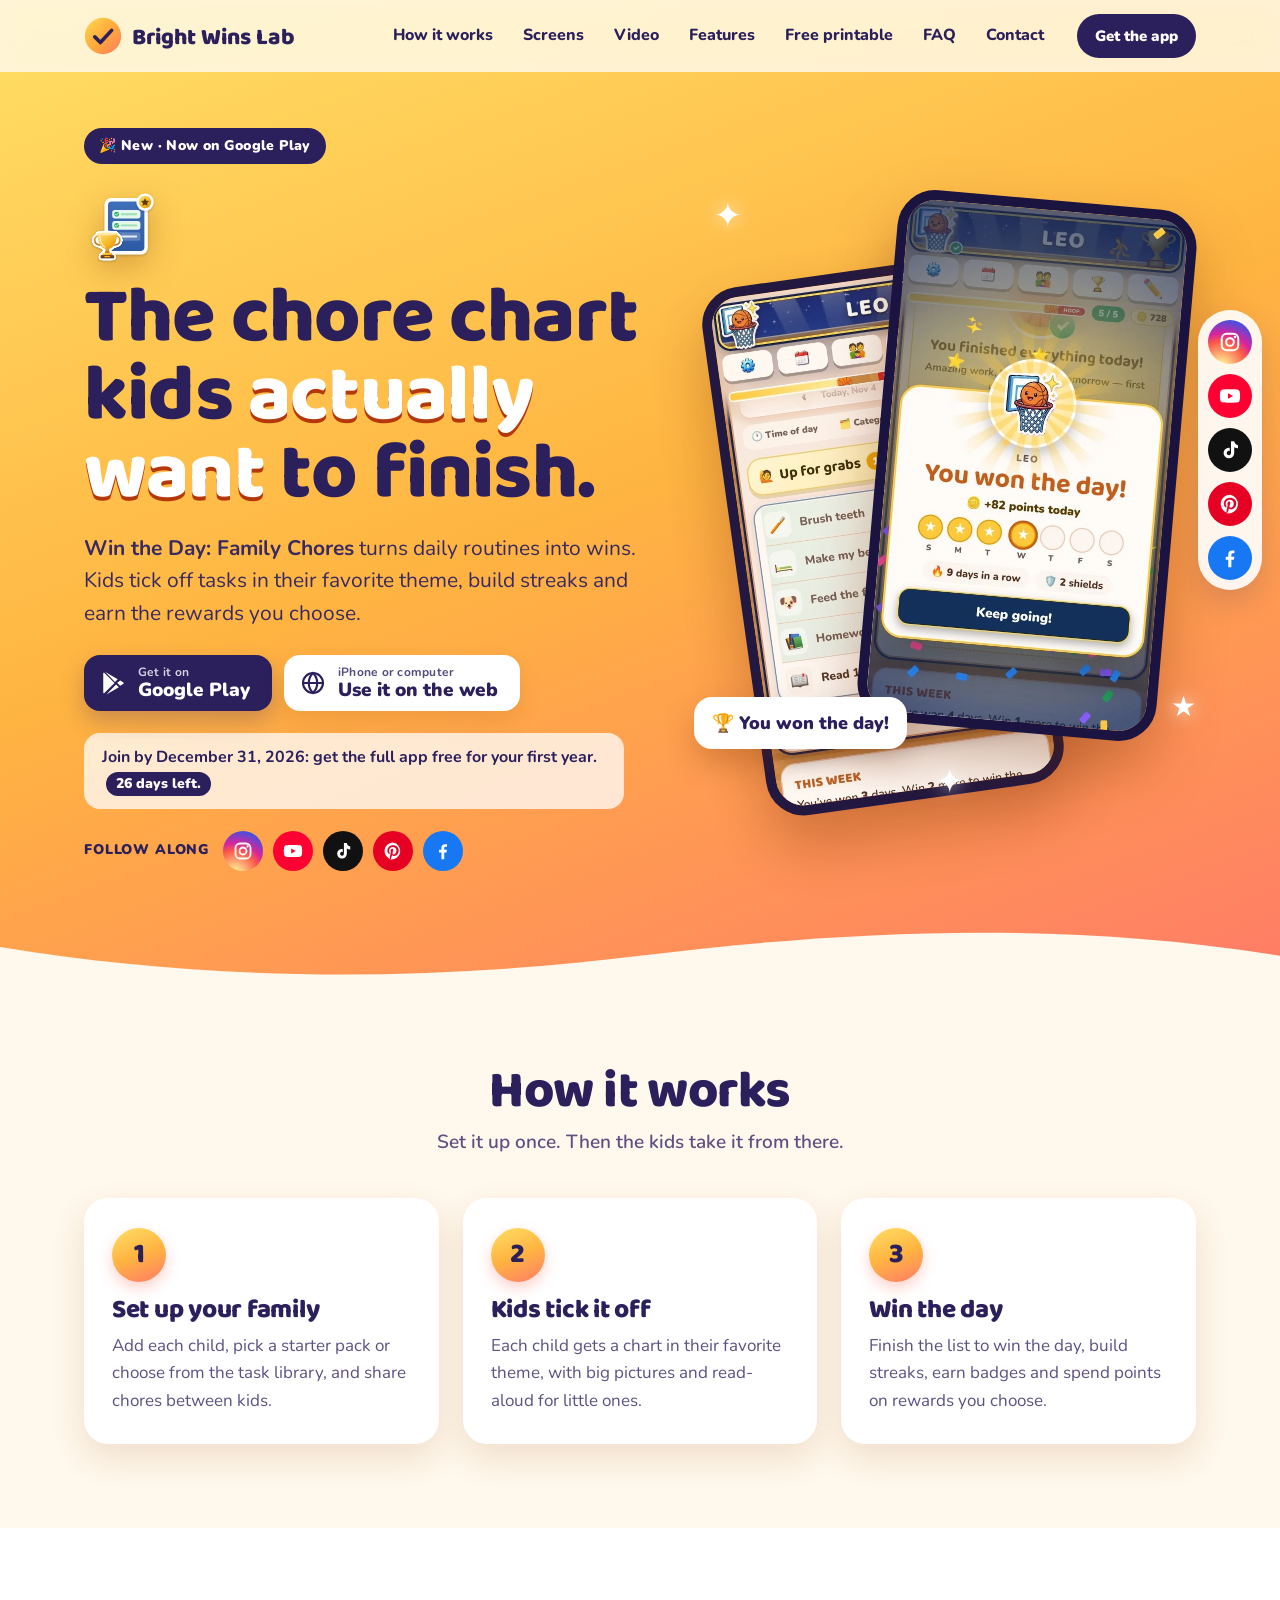
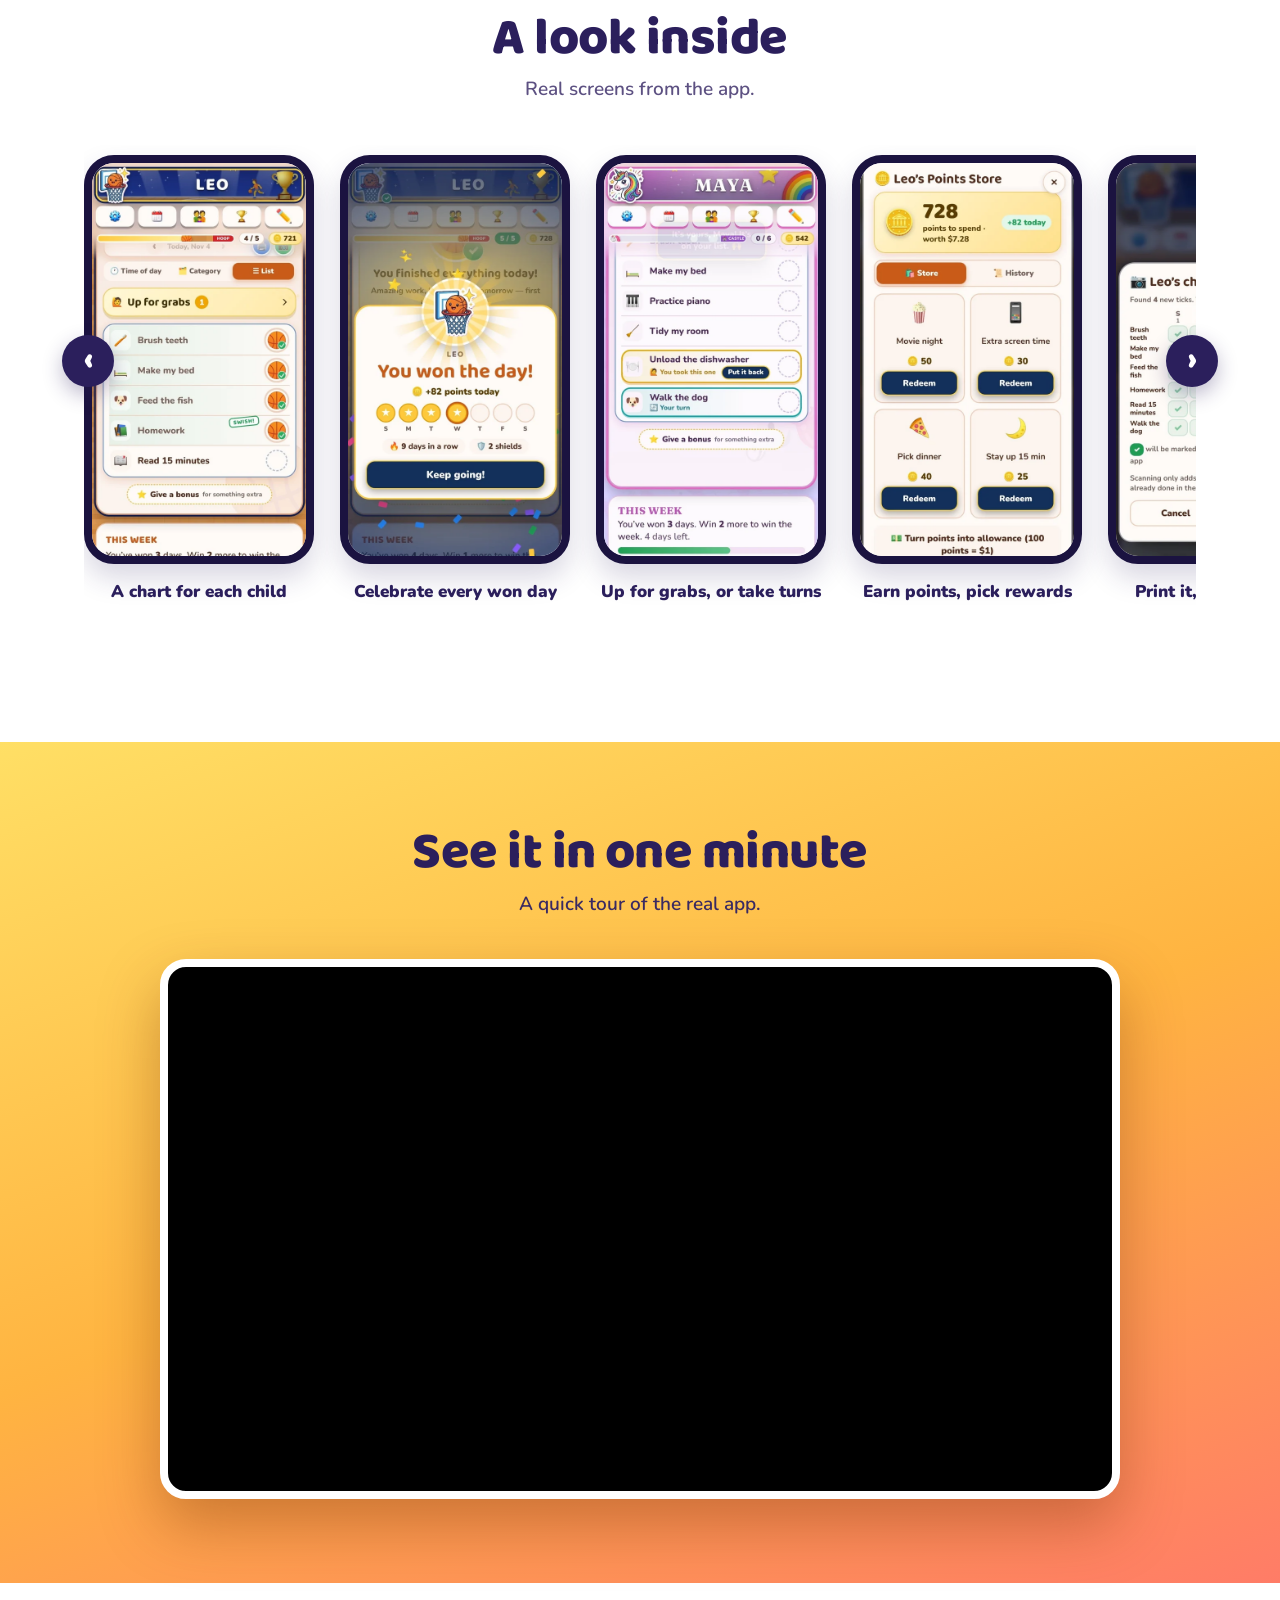
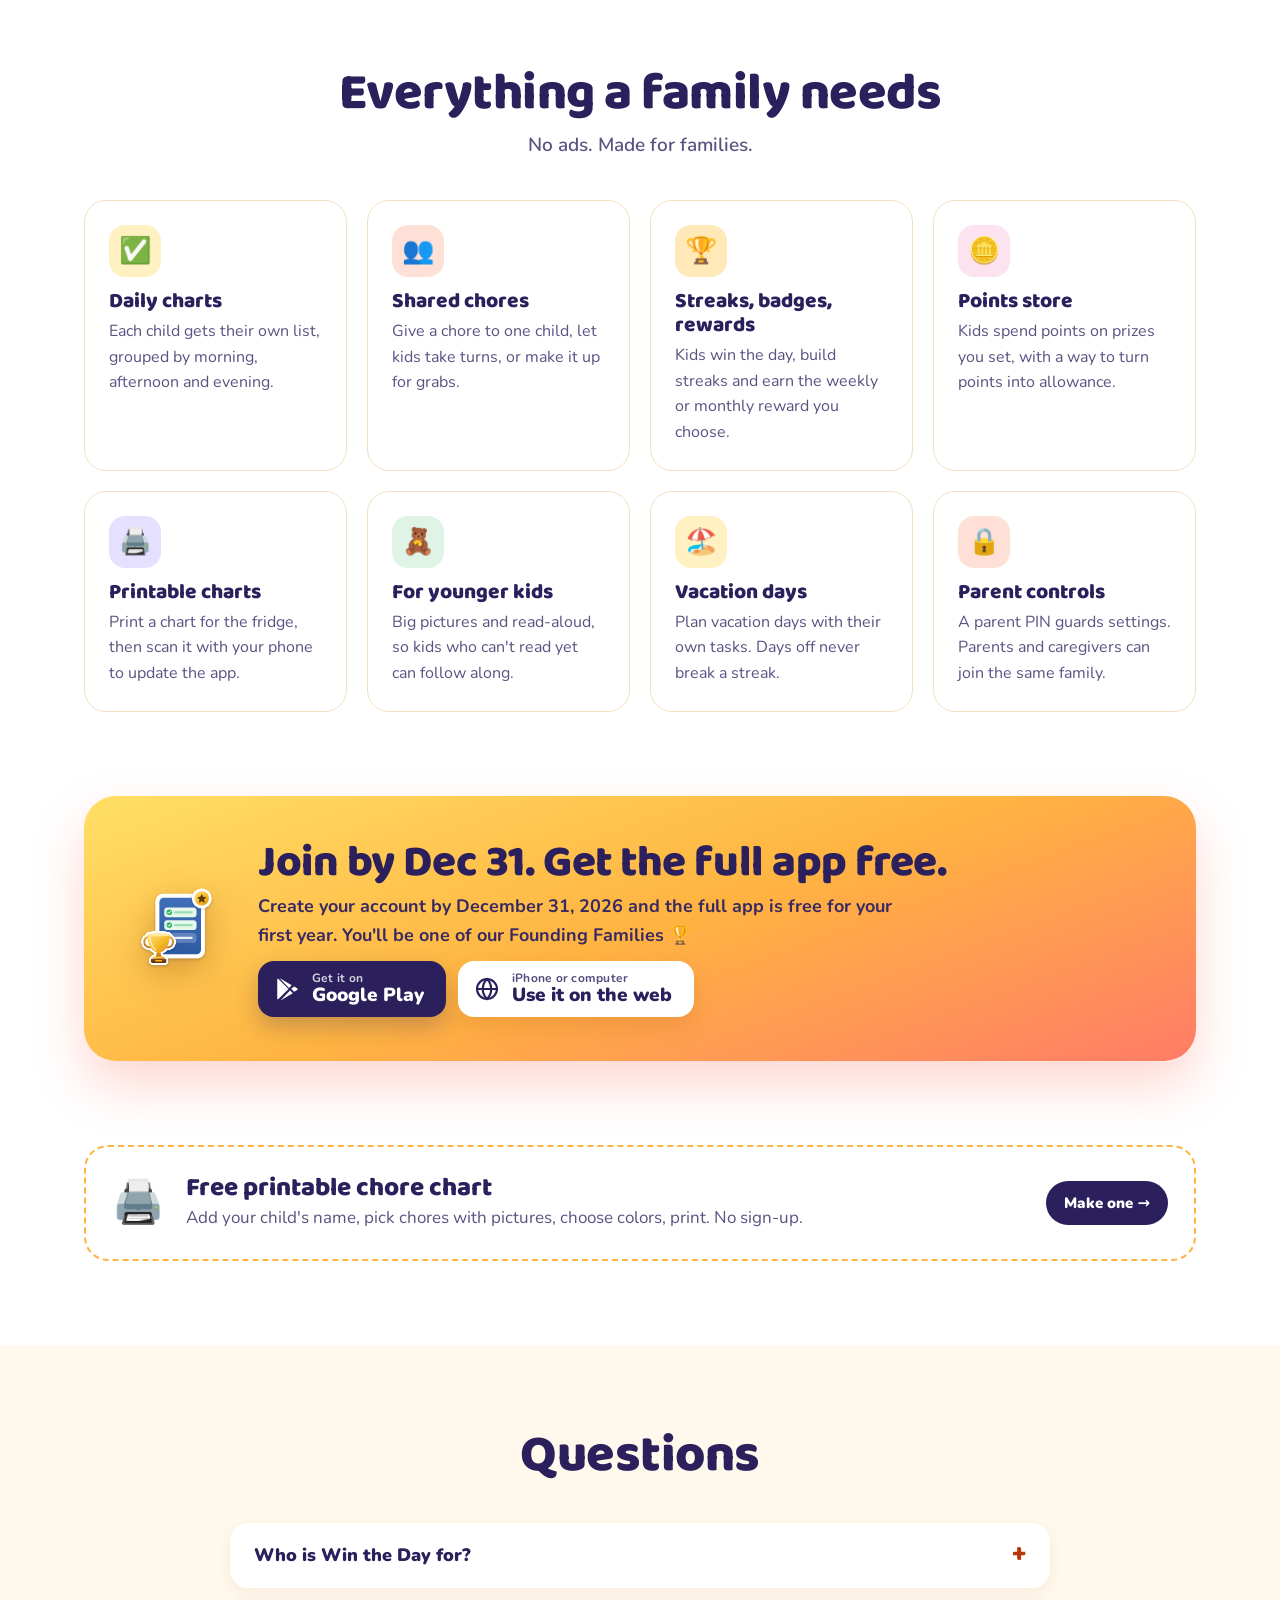
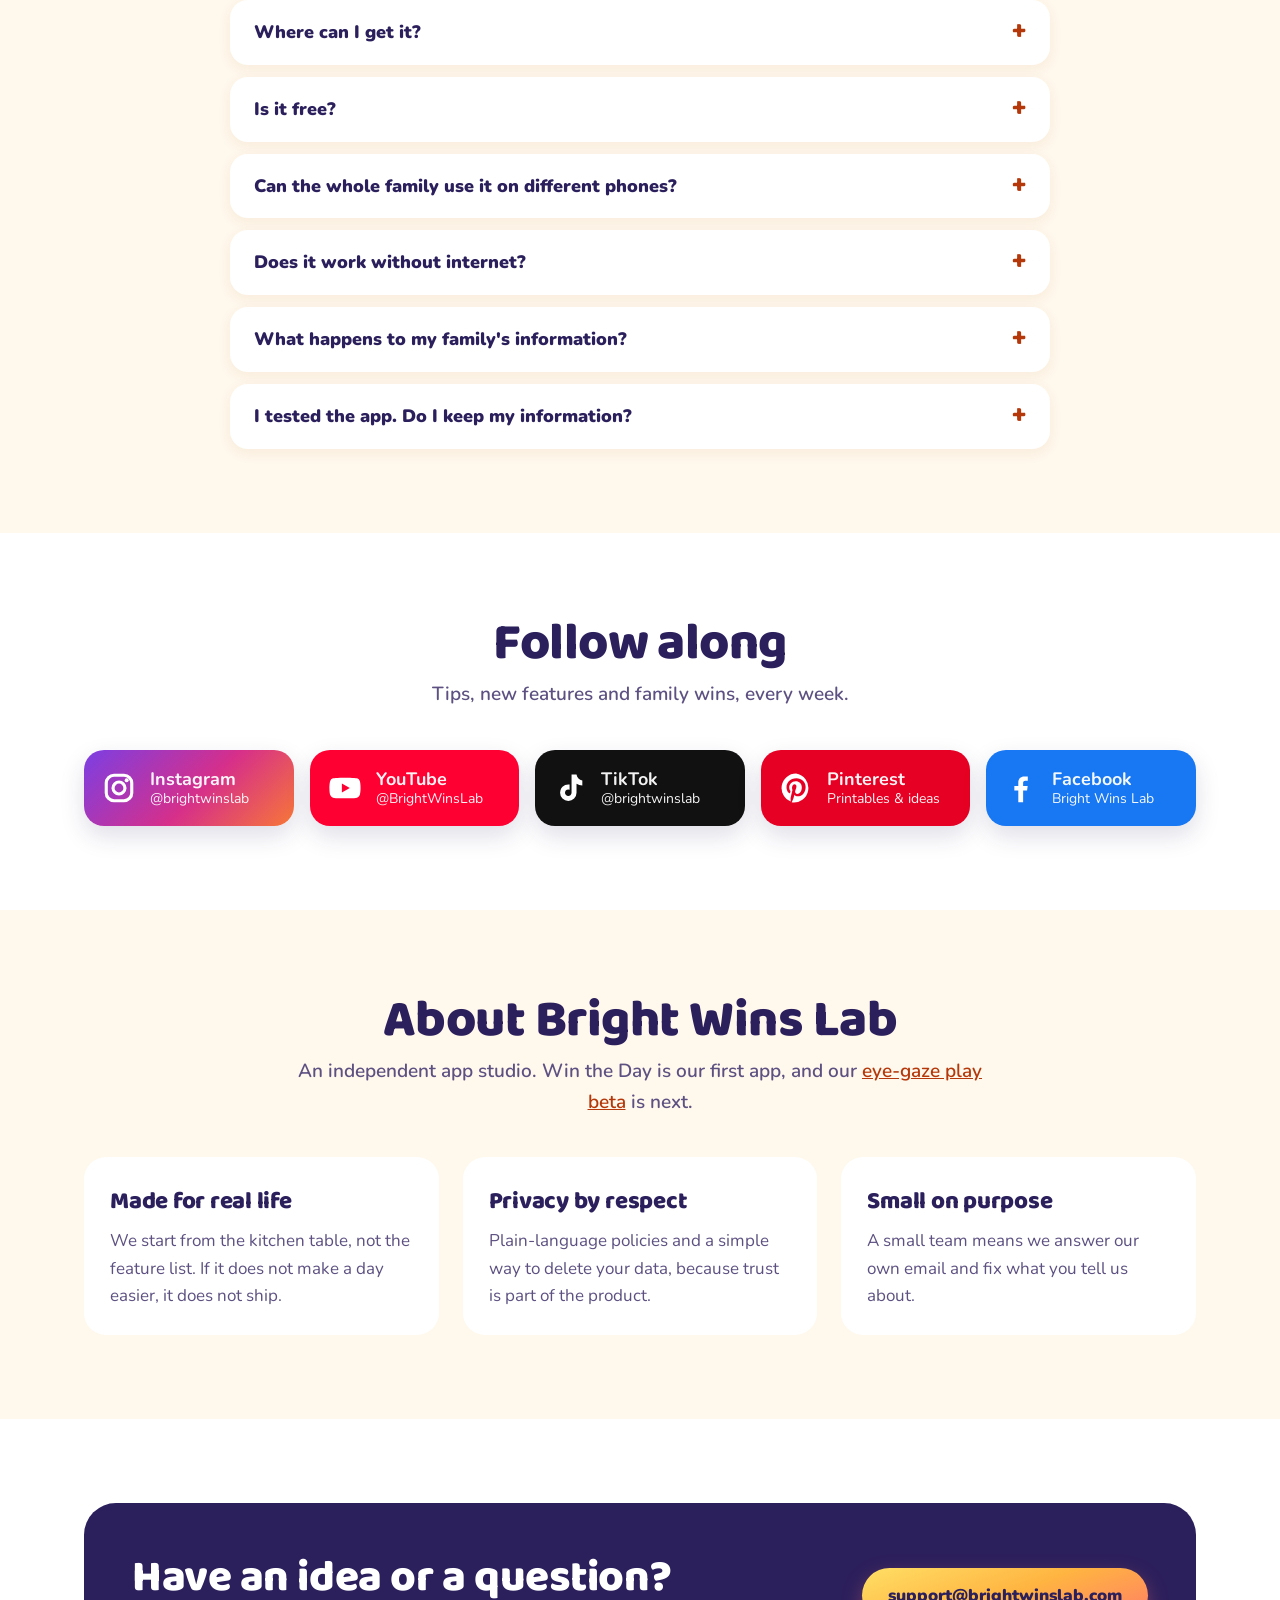
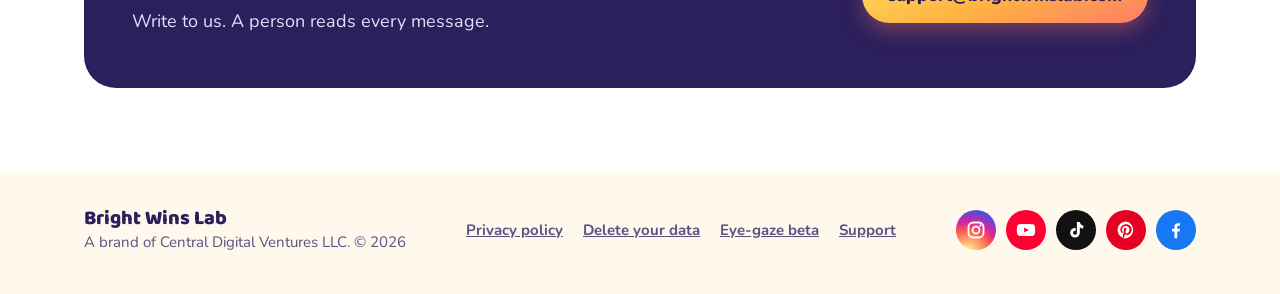
==== commit 7930521f: "Offer wording: free for your first year (drop 'at least'); add year to printable offer line; space i" ====
--- a/index.html
+++ b/index.html
@@ -4,11 +4,11 @@
 <meta charset="utf-8">
 <meta name="viewport" content="width=device-width, initial-scale=1">
 <title>Win the Day: Chore Chart App for Kids &amp; Families · Bright Wins Lab</title>
-<meta name="description" content="Win the Day is a chore chart app kids actually want to finish: daily charts, shared chores, streaks, points and rewards, plus printable charts. Free on Google Play and the web. Join by Dec 31 for the full app free for at least your first year.">
+<meta name="description" content="Win the Day is a chore chart app kids actually want to finish: daily charts, shared chores, streaks, points and rewards, plus printable charts. Free on Google Play and the web. Join by Dec 31 for the full app free for your first year.">
 <meta name="theme-color" content="#ffb441">
 <meta name="robots" content="index,follow,max-image-preview:large">
 <meta property="og:title" content="Win the Day: Family Chores, now on Google Play">
-<meta property="og:description" content="Chore charts kids want to finish. Join by Dec 31 and get the full app free for at least your first year.">
+<meta property="og:description" content="Chore charts kids want to finish. Join by Dec 31 and get the full app free for your first year.">
 <meta property="og:type" content="website">
 <meta property="og:url" content="https://brightwinslab.com/">
 <meta property="og:image" content="https://brightwinslab.com/og-image.jpg">
@@ -71,10 +71,10 @@
 <h1>The chore chart kids <em>actually want</em> to finish.</h1>
 <p class="lede"><b>Win the Day: Family Chores</b> turns daily routines into wins. Kids tick off tasks in their favorite theme, build streaks and earn the rewards you choose.</p>
 <div class="row" id="get">
-<a class="store" href="https://play.google.com/store/apps/details?id=com.brightwinslab.winthedayfamily"><svg width="26" height="26"><use href="#i-play"/></svg><span><small>Get it on</small>Google Play</span></a>
+<a class="store" href="https://play.google.com/store/apps/details?id=com.brightwinslab.winthedayfamily"><svg width="26" height="26"><use href="#i-play"/></svg><span><small>Get it on</small> Google Play</span></a>
 <a class="store web" href="https://brightwinslab.com/win-the-day-legal/app/"><svg width="26" height="26"><use href="#i-web"/></svg><span><small>iPhone or computer</small>Use it on the web</span></a>
 </div>
-<p class="offer"><b>Join by December 31:</b> get the full app free for at least your first year. <span class="days" hidden></span></p>
+<p class="offer"><b>Join by December 31, 2026:</b> get the full app free for your first year. <span class="days" hidden></span></p>
 <div class="follow-mini" aria-label="Follow us">
 <span>Follow along</span>
 <a class="s ig" href="https://www.instagram.com/brightwinslab/" aria-label="Instagram"><svg><use href="#i-ig"/></svg></a>
@@ -156,10 +156,10 @@
 <img src="logo.svg" alt="" width="96" height="96">
 <div>
 <h2 id="join-h">Join by Dec 31. Get the full app free.</h2>
-<p>Create your account by December 31, 2026 and the full app is free for at least your first year. You'll be one of our Founding Families 🏆</p>
+<p>Create your account by December 31, 2026 and the full app is free for your first year. You'll be one of our Founding Families 🏆</p>
 </div>
 <div class="row">
-<a class="store" href="https://play.google.com/store/apps/details?id=com.brightwinslab.winthedayfamily"><svg width="26" height="26"><use href="#i-play"/></svg><span><small>Get it on</small>Google Play</span></a>
+<a class="store" href="https://play.google.com/store/apps/details?id=com.brightwinslab.winthedayfamily"><svg width="26" height="26"><use href="#i-play"/></svg><span><small>Get it on</small> Google Play</span></a>
 <a class="store web" href="https://brightwinslab.com/win-the-day-legal/app/"><svg width="26" height="26"><use href="#i-web"/></svg><span><small>iPhone or computer</small>Use it on the web</span></a>
 </div>
 </div>
@@ -182,7 +182,7 @@
 <div class="faq">
 <details><summary>Who is Win the Day for?</summary><p>Families with kids of any age. Grown-ups can keep their own charts too, with themes made for adults.</p></details>
 <details><summary>Where can I get it?</summary><p>Win the Day is on <a href="https://play.google.com/store/apps/details?id=com.brightwinslab.winthedayfamily">Google Play</a> for Android. On an iPhone or a computer, use the <a href="https://brightwinslab.com/win-the-day-legal/app/">web version</a>; an iPhone app is coming later.</p></details>
-<details><summary>Is it free?</summary><p>Win the Day is in early access. Families who create an account by December 31, 2026 get the full app free for at least their first year. After early access, new families will get a free basic plan, with a paid plan for the full app.</p></details>
+<details><summary>Is it free?</summary><p>Win the Day is in early access. Families who create an account by December 31, 2026 get the full app free for their first year. After early access, new families will get a free basic plan, with a paid plan for the full app.</p></details>
 <details><summary>Can the whole family use it on different phones?</summary><p>Yes. Everyone joins the same family with a code, and check-offs sync between phones. Caregivers can be given access to just the kids they look after.</p></details>
 <details><summary>Does it work without internet?</summary><p>Yes. Check-offs are saved on the phone and sync when you are back online.</p></details>
 <details><summary>What happens to my family's information?</summary><p>We collect only what the app needs to work, we do not sell it, and you can delete your account and data at any time. See our <a href="/win-the-day-legal/privacy.html">privacy policy</a>.</p></details>
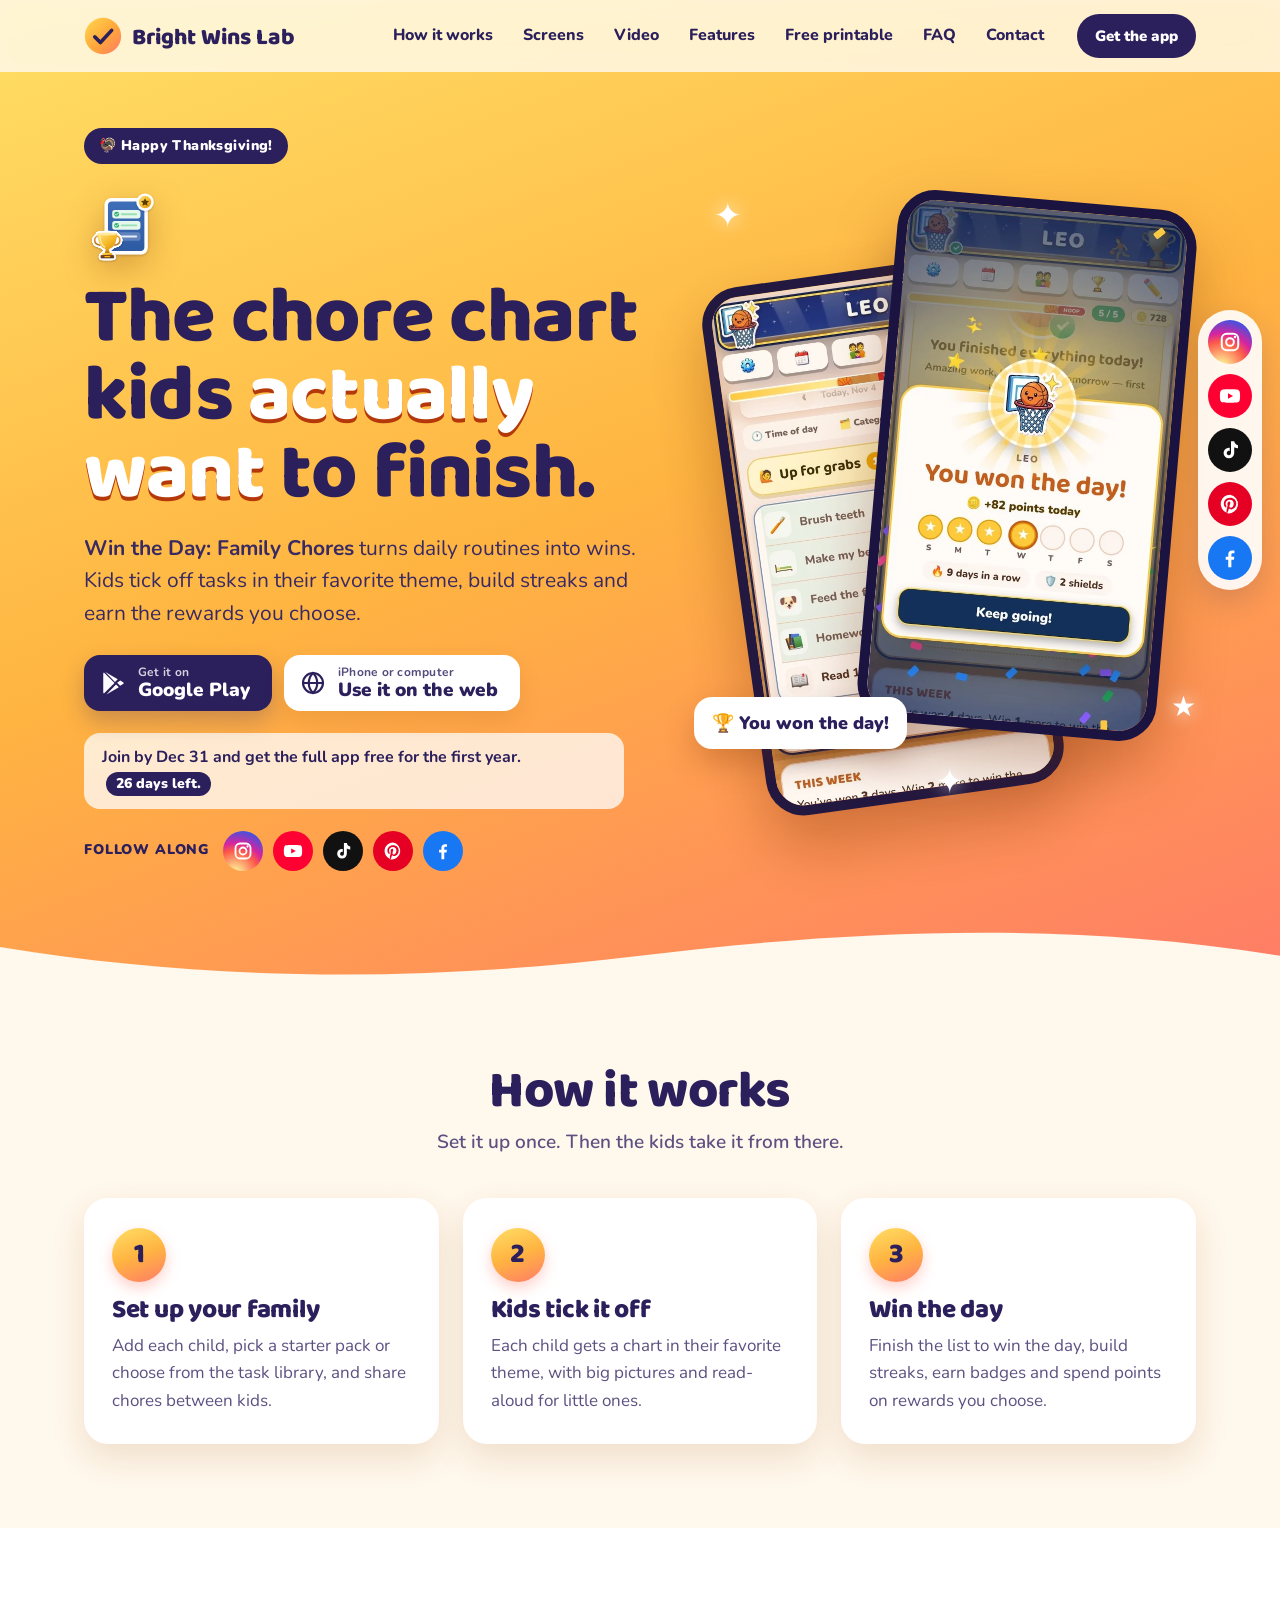
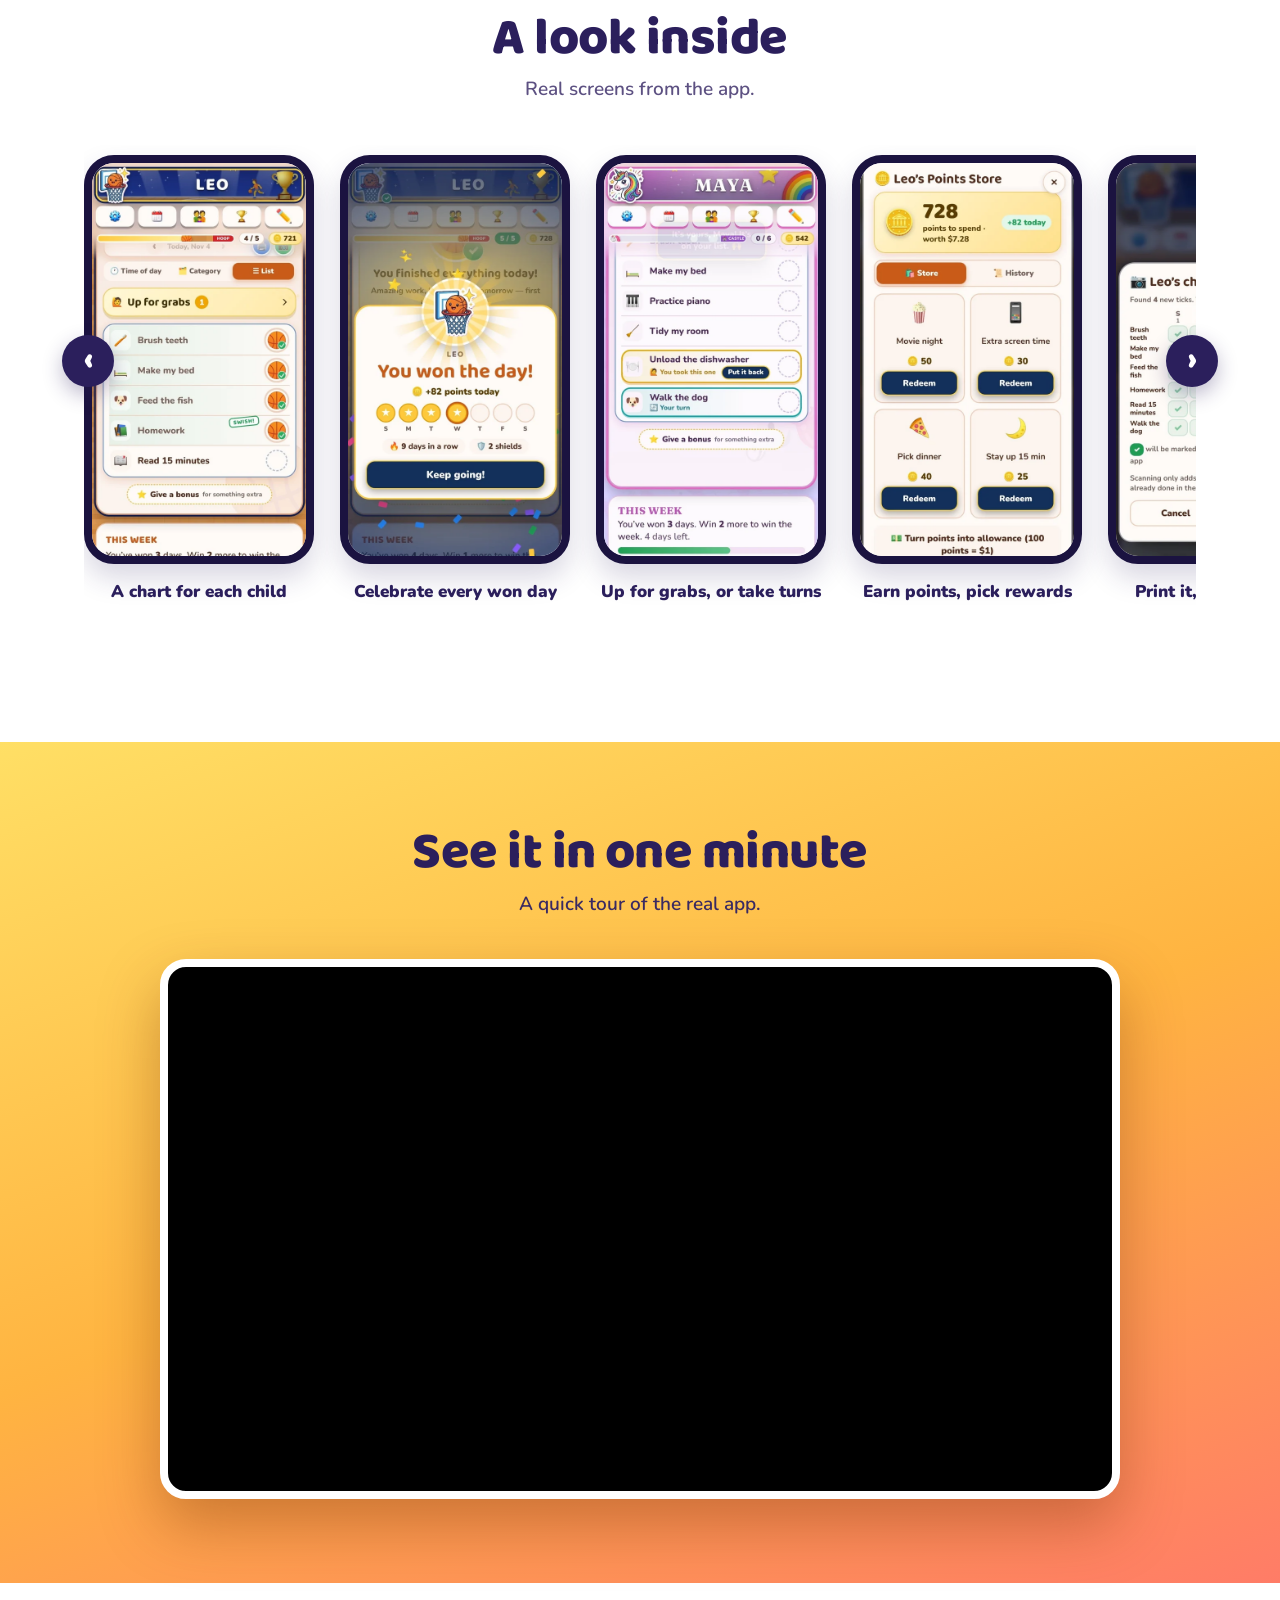
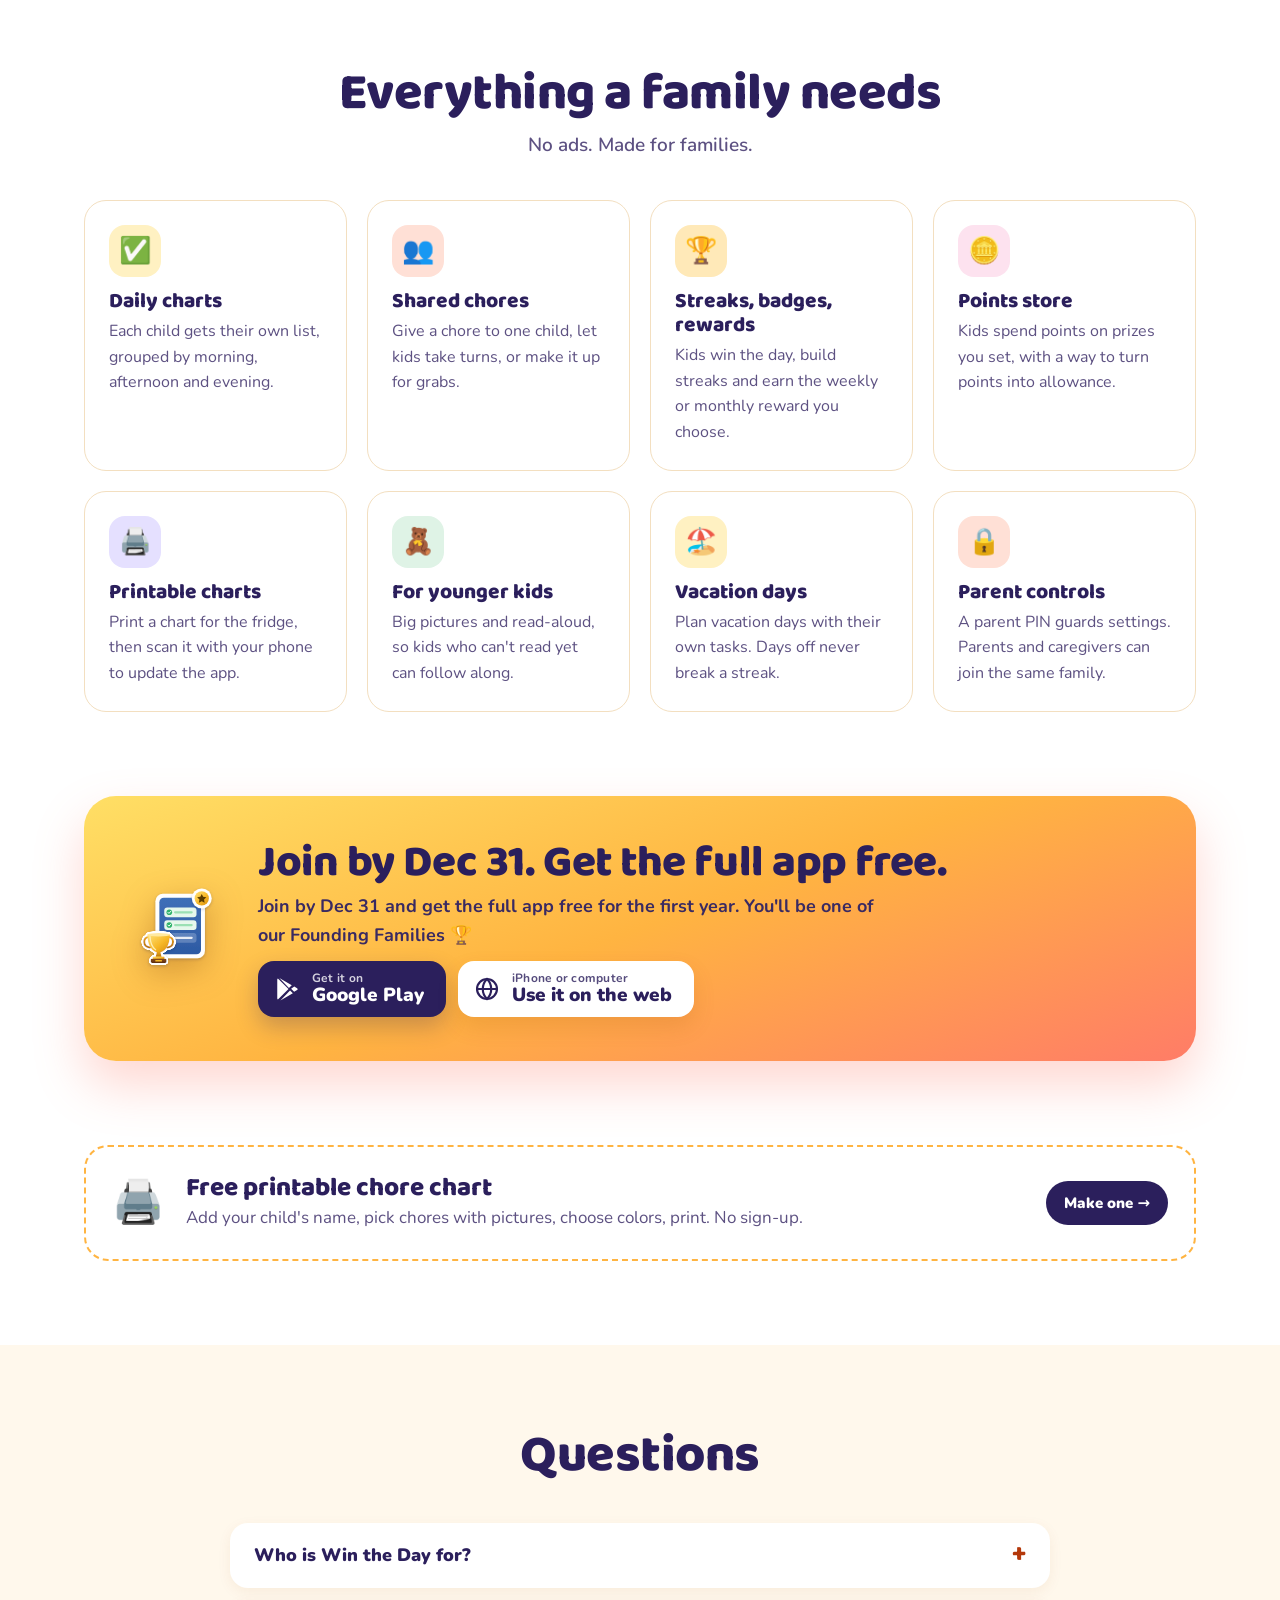
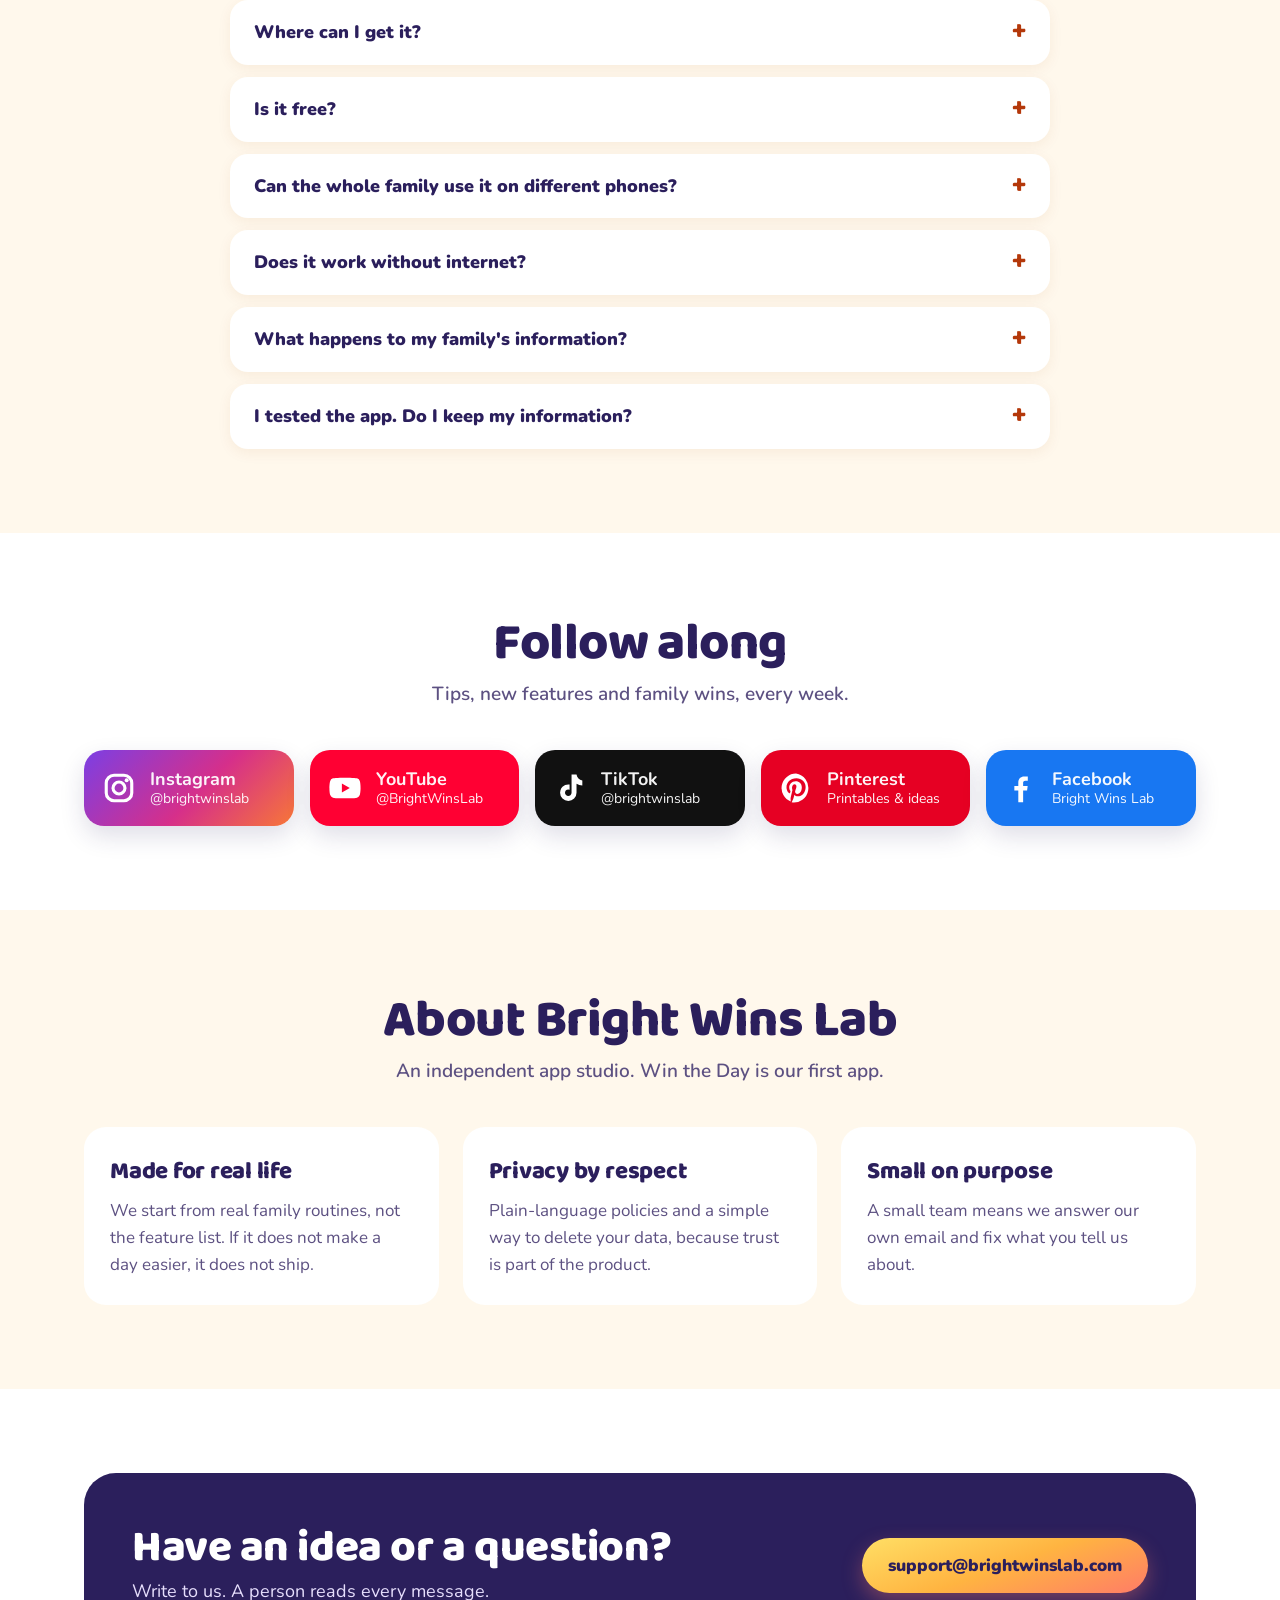
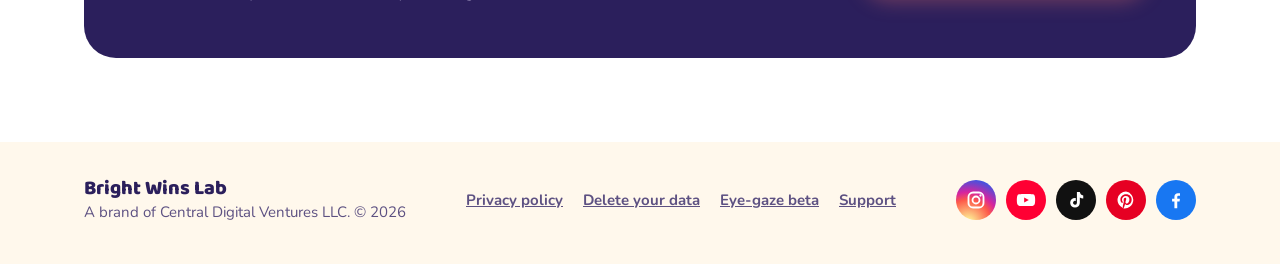
==== commit c73634a5: "Ad landing fixes: exact offer wording, iPhone web button first on iOS, UTM to Play referrer, hide he" ====
--- a/index.html
+++ b/index.html
@@ -4,11 +4,11 @@
 <meta charset="utf-8">
 <meta name="viewport" content="width=device-width, initial-scale=1">
 <title>Win the Day: Chore Chart App for Kids &amp; Families · Bright Wins Lab</title>
-<meta name="description" content="Win the Day is a chore chart app kids actually want to finish: daily charts, shared chores, streaks, points and rewards, plus printable charts. Free on Google Play and the web. Join by Dec 31 for the full app free for your first year.">
+<meta name="description" content="Win the Day is a chore chart app kids actually want to finish: daily charts, shared chores, streaks, points and rewards, plus printable charts. Get it on Google Play or use it on the web. Join by Dec 31 and get the full app free for the first year.">
 <meta name="theme-color" content="#ffb441">
 <meta name="robots" content="index,follow,max-image-preview:large">
 <meta property="og:title" content="Win the Day: Family Chores, now on Google Play">
-<meta property="og:description" content="Chore charts kids want to finish. Join by Dec 31 and get the full app free for your first year.">
+<meta property="og:description" content="Chore charts kids want to finish. Join by Dec 31 and get the full app free for the first year.">
 <meta property="og:type" content="website">
 <meta property="og:url" content="https://brightwinslab.com/">
 <meta property="og:image" content="https://brightwinslab.com/og-image.jpg">
@@ -17,7 +17,7 @@
 <meta name="twitter:card" content="summary_large_image">
 <link rel="canonical" href="https://brightwinslab.com/">
 <link rel="icon" href="favicon.png">
-<script type="application/ld+json">{"@context":"https://schema.org","@graph":[{"@type":"Organization","@id":"https://brightwinslab.com/#org","name":"Bright Wins Lab","legalName":"Central Digital Ventures LLC","url":"https://brightwinslab.com/","logo":"https://brightwinslab.com/logo.svg","email":"support@brightwinslab.com","sameAs":["https://www.instagram.com/brightwinslab/","https://www.youtube.com/@BrightWinsLab","https://www.tiktok.com/@brightwinslab","https://www.pinterest.com/brightwinslab/","https://www.facebook.com/brightwinslab","https://play.google.com/store/apps/details?id=com.brightwinslab.winthedayfamily"]},{"@type":"WebSite","@id":"https://brightwinslab.com/#site","url":"https://brightwinslab.com/","name":"Bright Wins Lab","publisher":{"@id":"https://brightwinslab.com/#org"}},{"@type":"MobileApplication","name":"Win the Day: Family Chores","alternateName":"Win the Day","description":"A chore chart and daily goals app for families: kids tick off tasks, build streaks, earn badges and points, and spend points on rewards parents choose. Shared chores, printable charts that scan back in, read-aloud for younger kids.","applicationCategory":"LifestyleApplication","operatingSystem":"Android, Web","url":"https://brightwinslab.com/","downloadUrl":"https://play.google.com/store/apps/details?id=com.brightwinslab.winthedayfamily","image":"https://brightwinslab.com/logo.svg","screenshot":["https://brightwinslab.com/shots/today.webp","https://brightwinslab.com/shots/win.webp","https://brightwinslab.com/shots/chores.webp"],"offers":{"@type":"Offer","price":"0","priceCurrency":"USD"},"publisher":{"@id":"https://brightwinslab.com/#org"}},{"@type":"VideoObject","name":"Win the Day: Family Chores app tour","description":"A one-minute tour of the Win the Day chore chart app: kids tick off tasks, win the day, share chores, earn points for rewards, and print charts that scan back in.","thumbnailUrl":"https://i.ytimg.com/vi/7yNY72grVno/maxresdefault.jpg","uploadDate":"2026-11-05","duration":"PT1M8S","embedUrl":"https://www.youtube.com/embed/7yNY72grVno","contentUrl":"https://www.youtube.com/watch?v=7yNY72grVno"}]}</script>
+<script type="application/ld+json">{"@context":"https://schema.org","@graph":[{"@type":"Organization","@id":"https://brightwinslab.com/#org","name":"Bright Wins Lab","legalName":"Central Digital Ventures LLC","url":"https://brightwinslab.com/","logo":"https://brightwinslab.com/logo.svg","email":"support@brightwinslab.com","sameAs":["https://www.instagram.com/brightwinslab/","https://www.youtube.com/@BrightWinsLab","https://www.tiktok.com/@brightwinslab","https://www.pinterest.com/brightwinslab/","https://www.facebook.com/brightwinslab","https://play.google.com/store/apps/details?id=com.brightwinslab.winthedayfamily"]},{"@type":"WebSite","@id":"https://brightwinslab.com/#site","url":"https://brightwinslab.com/","name":"Bright Wins Lab","publisher":{"@id":"https://brightwinslab.com/#org"}},{"@type":"MobileApplication","name":"Win the Day: Family Chores","alternateName":"Win the Day","description":"A chore chart and daily goals app for families: kids tick off tasks, build streaks, earn badges and points, and spend points on rewards parents choose. Shared chores, printable charts that scan back in, read-aloud for younger kids.","applicationCategory":"LifestyleApplication","operatingSystem":"Android, Web","url":"https://brightwinslab.com/","downloadUrl":"https://play.google.com/store/apps/details?id=com.brightwinslab.winthedayfamily","image":"https://brightwinslab.com/logo.svg","screenshot":["https://brightwinslab.com/shots/today.webp","https://brightwinslab.com/shots/win.webp","https://brightwinslab.com/shots/chores.webp"],"offers":{"@type":"Offer","price":"0","priceCurrency":"USD"},"publisher":{"@id":"https://brightwinslab.com/#org"}},{"@type":"VideoObject","name":"Win the Day: Family Chores app tour","description":"A one-minute tour of the Win the Day chore chart app: kids tick off tasks, win the day, share chores, earn points for rewards, and print charts that scan back in.","thumbnailUrl":"https://i.ytimg.com/vi/7yNY72grVno/maxresdefault.jpg","uploadDate":"2026-11-05T12:00:00-05:00","duration":"PT1M8S","embedUrl":"https://www.youtube.com/embed/7yNY72grVno","contentUrl":"https://www.youtube.com/watch?v=7yNY72grVno"}]}</script>
 <link rel="preload" href="fonts/baloo-2-latin-800-normal.woff2" as="font" type="font/woff2" crossorigin>
 <link rel="preload" href="fonts/nunito-latin-400-normal.woff2" as="font" type="font/woff2" crossorigin>
 <link rel="stylesheet" href="style.css">
@@ -66,7 +66,7 @@
 <div class="hero">
 <div class="wrap hero-in">
 <div class="hero-copy">
-<span class="chip">🎉 New · Now on Google Play</span>
+<span class="chip">🦃 Happy Thanksgiving!</span>
 <img class="appicon" src="logo.svg" alt="" width="84" height="84">
 <h1>The chore chart kids <em>actually want</em> to finish.</h1>
 <p class="lede"><b>Win the Day: Family Chores</b> turns daily routines into wins. Kids tick off tasks in their favorite theme, build streaks and earn the rewards you choose.</p>
@@ -74,7 +74,7 @@
 <a class="store" href="https://play.google.com/store/apps/details?id=com.brightwinslab.winthedayfamily"><svg width="26" height="26"><use href="#i-play"/></svg><span><small>Get it on</small> Google Play</span></a>
 <a class="store web" href="https://brightwinslab.com/win-the-day-legal/app/"><svg width="26" height="26"><use href="#i-web"/></svg><span><small>iPhone or computer</small>Use it on the web</span></a>
 </div>
-<p class="offer"><b>Join by December 31, 2026:</b> get the full app free for your first year. <span class="days" hidden></span></p>
+<p class="offer"><b>Join by Dec 31</b> and get the full app free for the first year. <span class="days" hidden></span></p>
 <div class="follow-mini" aria-label="Follow us">
 <span>Follow along</span>
 <a class="s ig" href="https://www.instagram.com/brightwinslab/" aria-label="Instagram"><svg><use href="#i-ig"/></svg></a>
@@ -156,7 +156,7 @@
 <img src="logo.svg" alt="" width="96" height="96">
 <div>
 <h2 id="join-h">Join by Dec 31. Get the full app free.</h2>
-<p>Create your account by December 31, 2026 and the full app is free for your first year. You'll be one of our Founding Families 🏆</p>
+<p>Join by Dec 31 and get the full app free for the first year. You'll be one of our Founding Families 🏆</p>
 </div>
 <div class="row">
 <a class="store" href="https://play.google.com/store/apps/details?id=com.brightwinslab.winthedayfamily"><svg width="26" height="26"><use href="#i-play"/></svg><span><small>Get it on</small> Google Play</span></a>
@@ -182,10 +182,10 @@
 <div class="faq">
 <details><summary>Who is Win the Day for?</summary><p>Families with kids of any age. Grown-ups can keep their own charts too, with themes made for adults.</p></details>
 <details><summary>Where can I get it?</summary><p>Win the Day is on <a href="https://play.google.com/store/apps/details?id=com.brightwinslab.winthedayfamily">Google Play</a> for Android. On an iPhone or a computer, use the <a href="https://brightwinslab.com/win-the-day-legal/app/">web version</a>; an iPhone app is coming later.</p></details>
-<details><summary>Is it free?</summary><p>Win the Day is in early access. Families who create an account by December 31, 2026 get the full app free for their first year. After early access, new families will get a free basic plan, with a paid plan for the full app.</p></details>
+<details><summary>Is it free?</summary><p>Win the Day is in early access. Families who join by Dec 31, 2026 get the full app free for the first year. After early access, new families will get a free basic plan, with a paid plan for the full app.</p></details>
 <details><summary>Can the whole family use it on different phones?</summary><p>Yes. Everyone joins the same family with a code, and check-offs sync between phones. Caregivers can be given access to just the kids they look after.</p></details>
 <details><summary>Does it work without internet?</summary><p>Yes. Check-offs are saved on the phone and sync when you are back online.</p></details>
-<details><summary>What happens to my family's information?</summary><p>We collect only what the app needs to work, we do not sell it, and you can delete your account and data at any time. See our <a href="/win-the-day-legal/privacy.html">privacy policy</a>.</p></details>
+<details><summary>What happens to my family's information?</summary><p>We collect only what the app needs to work, and you can delete your account and data at any time. See our <a href="/win-the-day-legal/privacy.html">privacy policy</a>.</p></details>
 <details><summary>I tested the app. Do I keep my information?</summary><p>Yes. Install the Google Play version and sign in with the same account: your family, tasks, streaks and points are all there. You can then delete the old test app.</p></details>
 </div>
 </div>
@@ -206,9 +206,9 @@
 
 <section id="studio" class="band cream" aria-labelledby="studio-h">
 <div class="wrap">
-<div class="head"><h2 id="studio-h">About Bright Wins Lab</h2><p>An independent app studio. Win the Day is our first app, and our <a href="eye-gaze-beta/">eye-gaze play beta</a> is next.</p></div>
+<div class="head"><h2 id="studio-h">About Bright Wins Lab</h2><p>An independent app studio. Win the Day is our first app.</p></div>
 <div class="cols">
-<div><h3>Made for real life</h3><p>We start from the kitchen table, not the feature list. If it does not make a day easier, it does not ship.</p></div>
+<div><h3>Made for real life</h3><p>We start from real family routines, not the feature list. If it does not make a day easier, it does not ship.</p></div>
 <div><h3>Privacy by respect</h3><p>Plain-language policies and a simple way to delete your data, because trust is part of the product.</p></div>
 <div><h3>Small on purpose</h3><p>A small team means we answer our own email and fix what you tell us about.</p></div>
 </div>
@@ -259,5 +259,19 @@
   document.querySelector('.gal-btn.next').onclick=function(){g.scrollBy({left:g.clientWidth*.8,behavior:'smooth'})};
 })();
 </script>
+<script>
+(function(){
+ var ios=/iPhone|iPad|iPod/.test(navigator.userAgent)||(navigator.platform==='MacIntel'&&navigator.maxTouchPoints>1);
+ document.querySelectorAll('a.store.web').forEach(function(w){
+  if(!ios)return;
+  var s=w.querySelector('span');if(s)s.innerHTML='<small>On iPhone?</small>Use the web app';
+  var p=w.parentNode;if(p&&p.firstElementChild!==w)p.insertBefore(w,p.firstElementChild);
+ });
+ var q=new URLSearchParams(location.search),r=[];
+ ['utm_source','utm_medium','utm_campaign','utm_content'].forEach(function(k){if(q.get(k))r.push(k+'='+q.get(k))});
+ if(r.length){var ref='&referrer='+encodeURIComponent(r.join('&'));
+  document.querySelectorAll('a[href*="play.google.com/store/apps/details"]').forEach(function(a){if(a.href.indexOf('referrer=')<0)a.href+=ref});}
+})();
+</script>
 </body>
 </html>
--- a/style.css
+++ b/style.css
@@ -222,3 +222,8 @@
 .promo>span:nth-child(2){flex:1;color:var(--muted);font-size:17px}
 .promo b{display:block;color:var(--ink);font:800 26px/1.15 'Baloo 2'}
 @media (max-width:640px){.promo{flex-wrap:wrap}.promo .btn{width:100%;text-align:center}}
+
+/* ad landing tweaks (Nov 26) */
+.btn{white-space:nowrap}
+@media (max-width:640px){.hero .appicon,.hero .follow-mini{display:none}}
+@media (max-width:380px){.brand span,.brand b{font-size:15px}}
